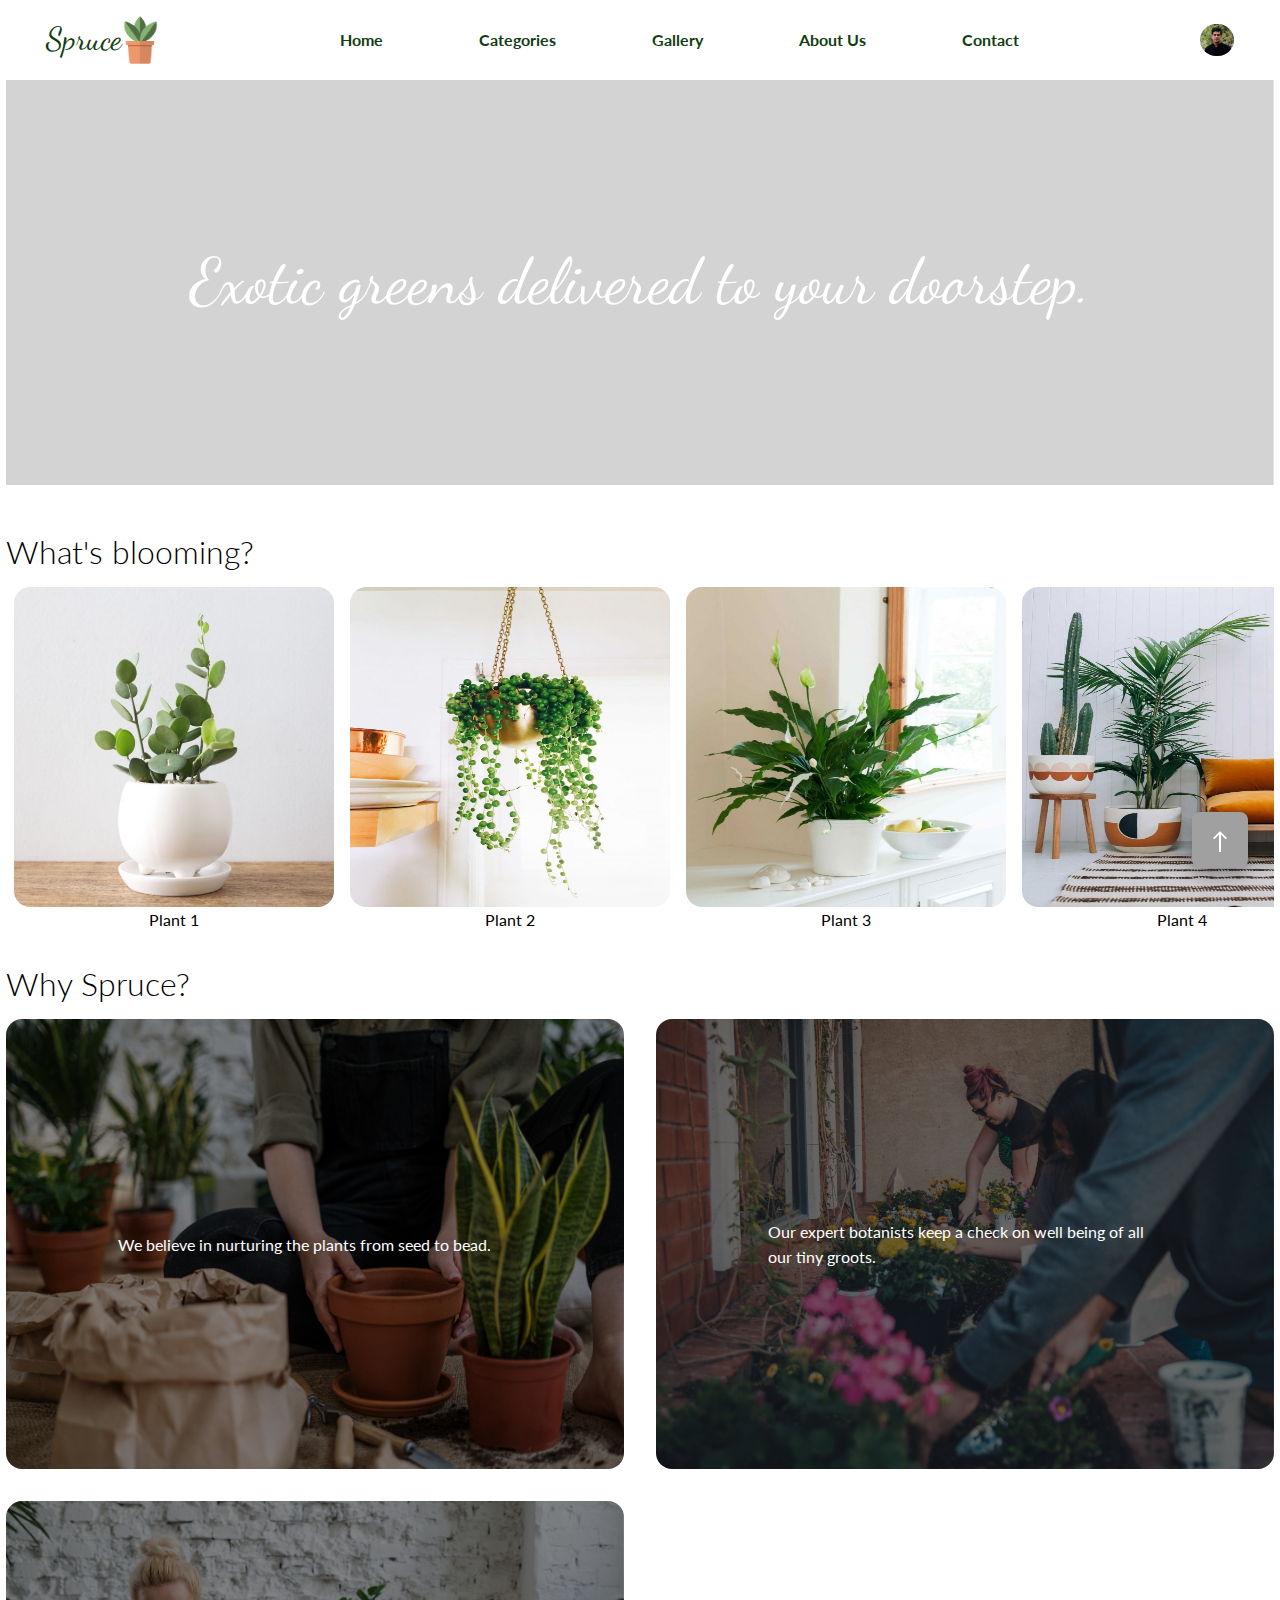
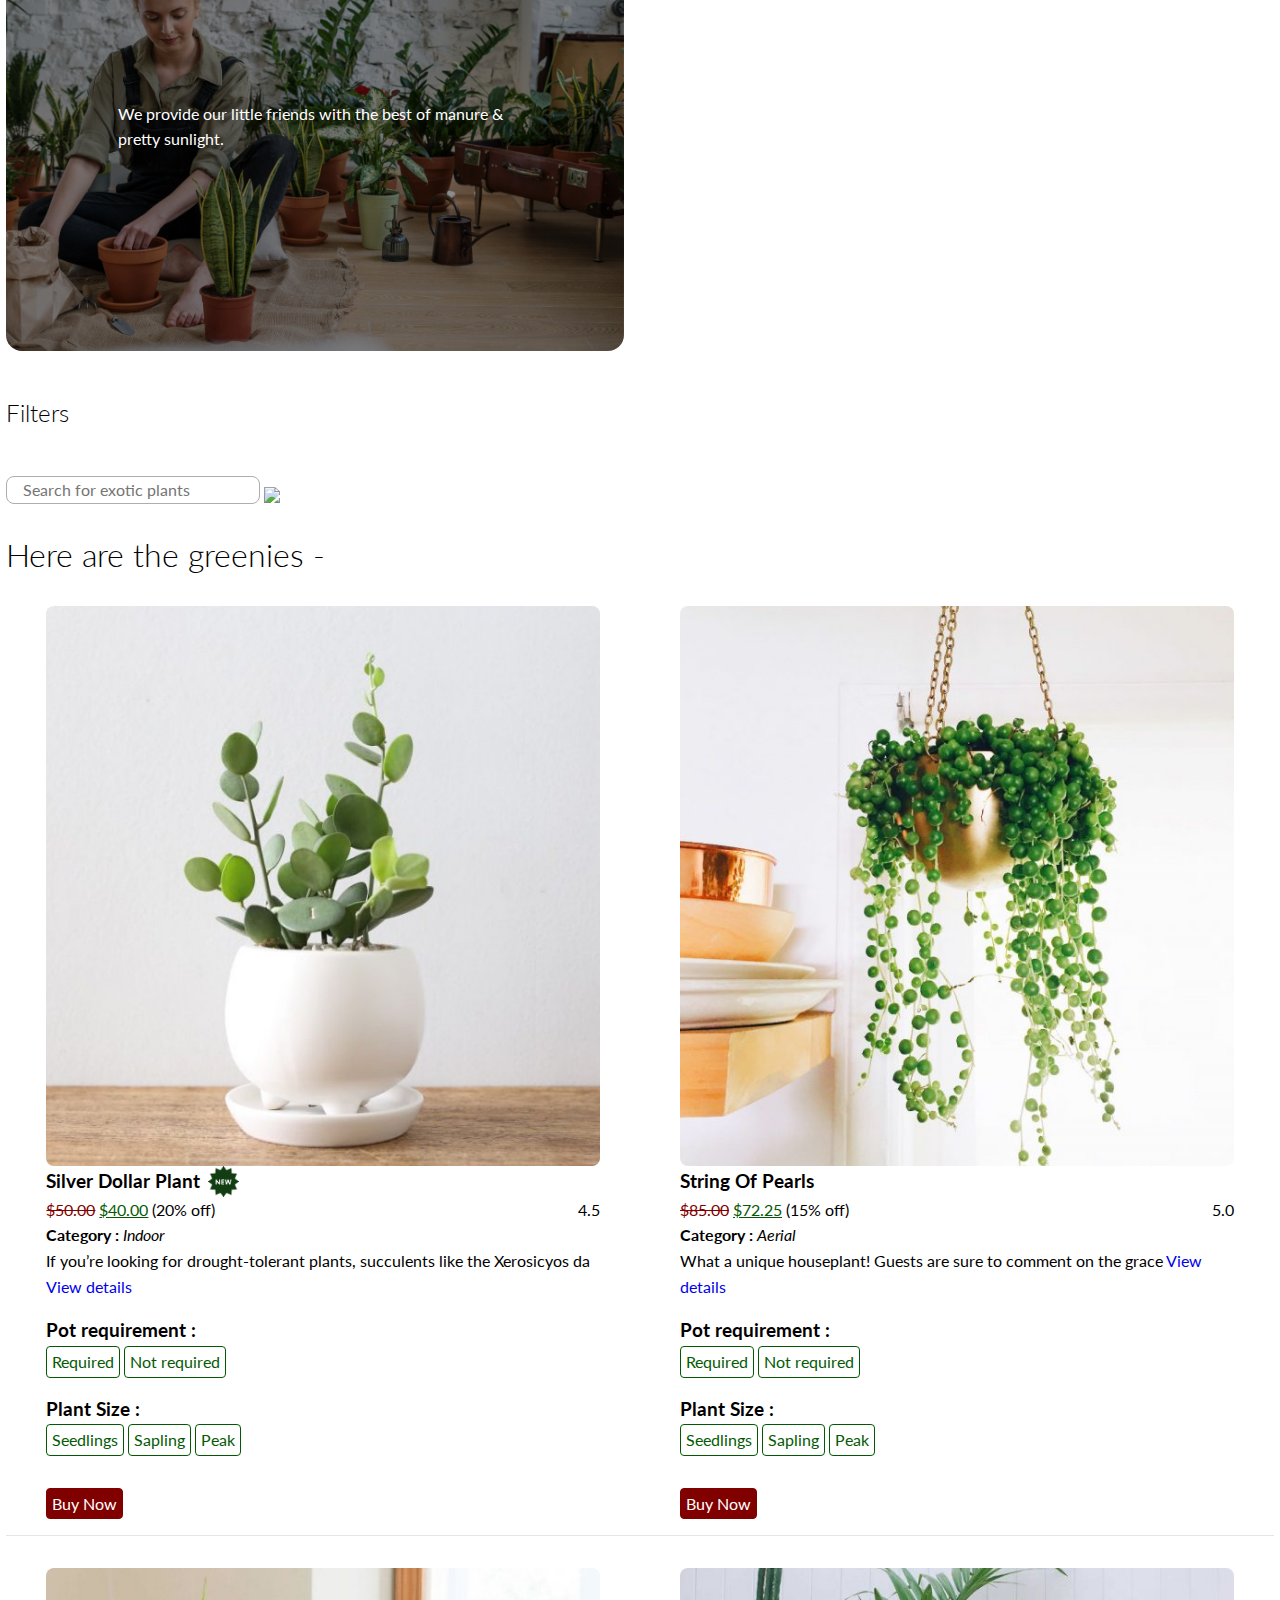
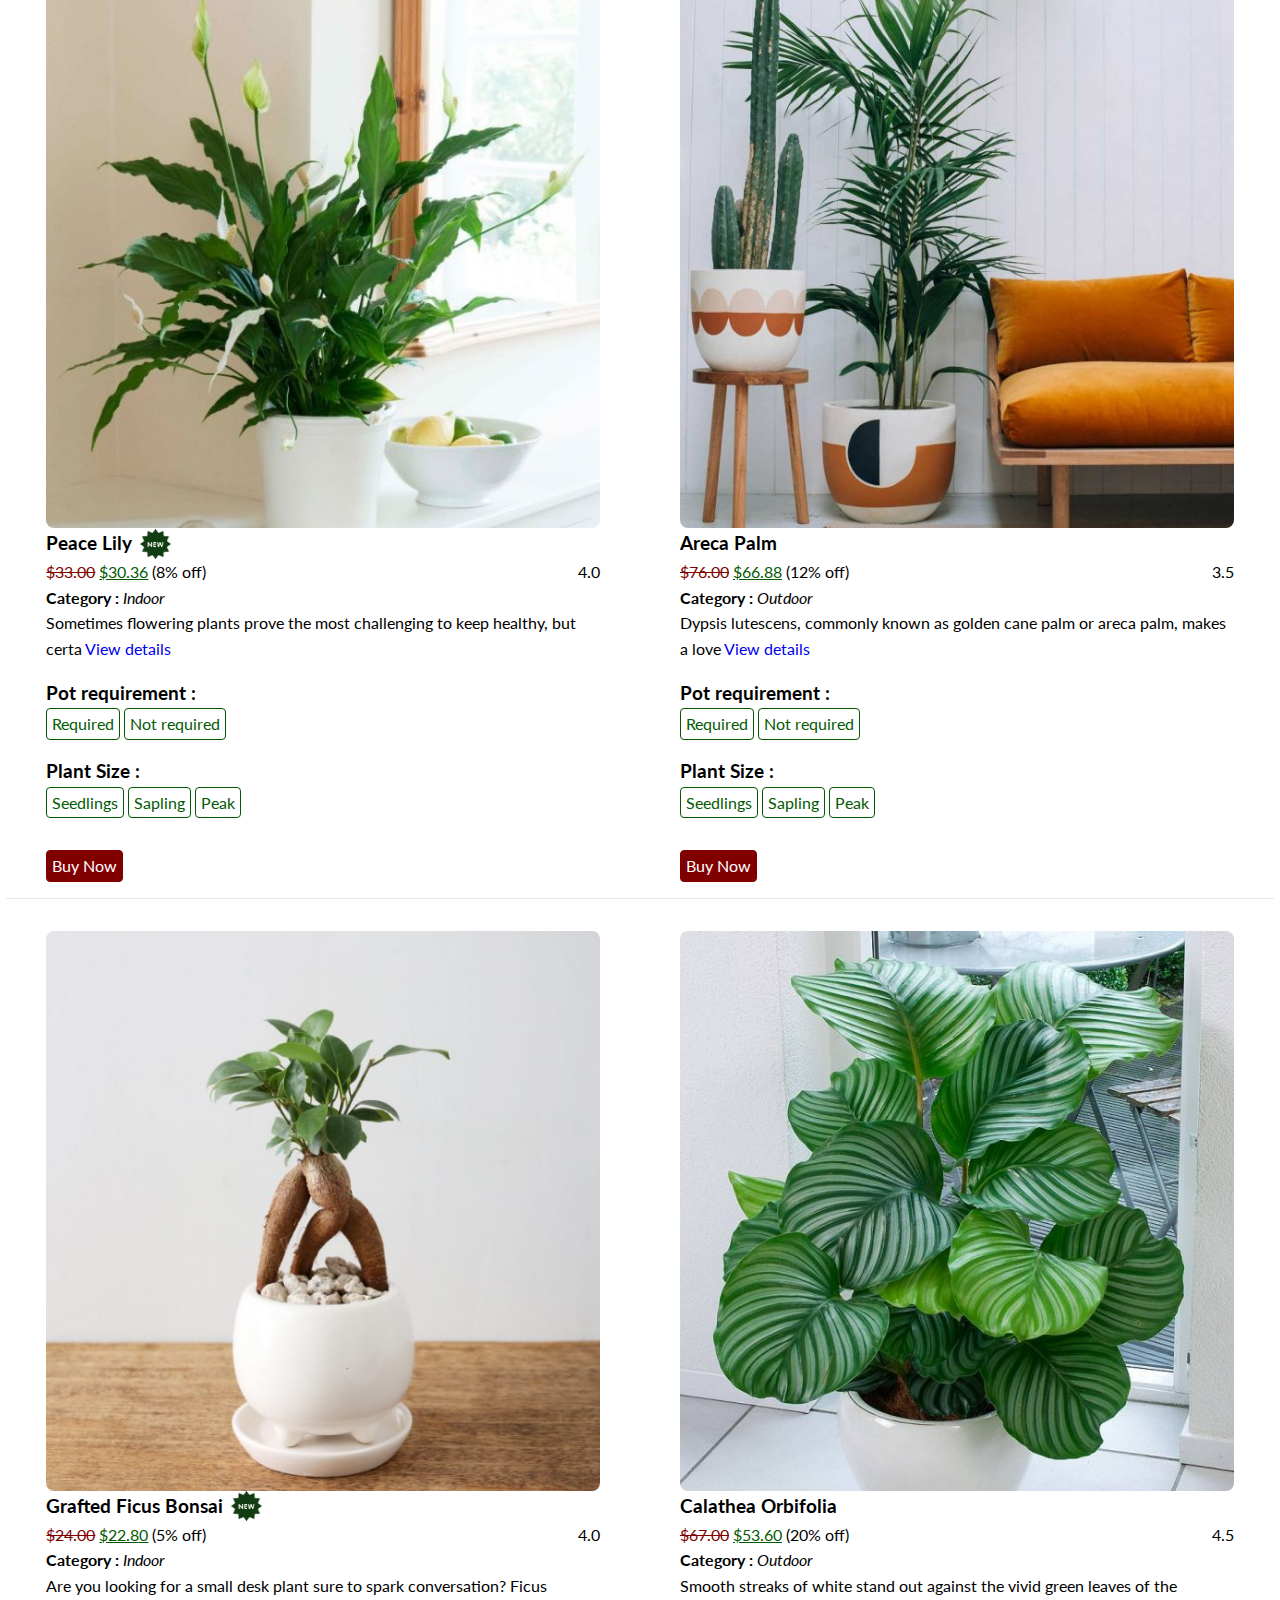
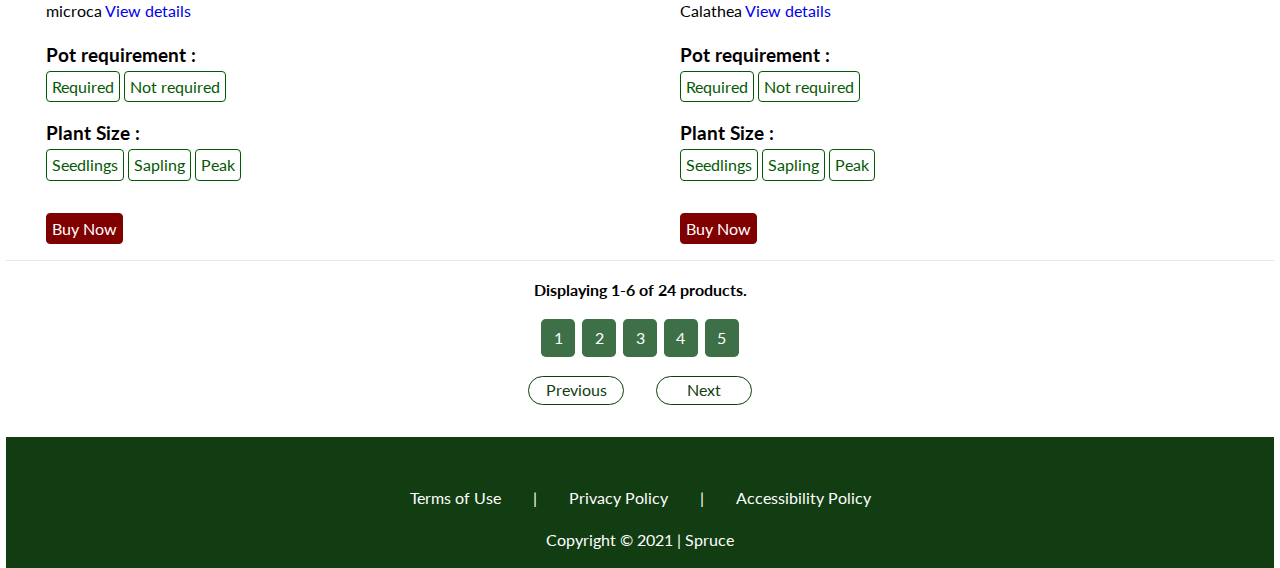
==== index.html @ 8f58a0b9 "DESIGN ENCHANCEMENT : Added top navigation button & 'new' label for products." ====
<!doctype html>
<html lang="en">

<head>
  <meta charset="utf-8">
  <meta name="viewport" content="width=device-width, initial-scale=1.0">
  <title>Spruce | Home Page</title>
  <meta name="description" content="Spruce delivers you both indoor & outdoor plants. Choose from a large
  variety of plants & order them now.">
  <meta name="author" content="Akhil Goyal">
  <link rel="shortcut icon" href="#">
  <link rel="stylesheet" href="css/reset.css">
  <link rel="stylesheet" href="css/style.css">
  <link rel="stylesheet" href="css/media-queries.css">
  <script src="https://kit.fontawesome.com/ba2f0fa843.js" crossorigin="anonymous"></script>

</head>

<body>

  <div class="side-bar">

    <div class="sidebar-title">

      <a href="index.html" class="sidebar-logo">
        Spruce <img src="img/logo.png" style="height: 2rem; width: 1.5rem;" alt="Spruce Logo">
      </a>

      <a href="javascript:void(0)" class="menu-close">&times;</a>

    </div>

    <nav aria-label="Primary" class="navigation">

      </form>

      <ul class="menu">

        <li><a href="#"><i class="fas fa-home"></i> Home</a></li>
        <hr class="separator">
        <li><a href="#"><i class="fas fa-th-large"></i> Categories</a></li>
        <hr class="separator">
        <li><a href="#"><i class="fas fa-images"></i> Gallery</a></li>
        <hr class="separator">
        <li><a href="#"><i class="fas fa-user tie"></i> User Profile</a></li>
        <hr class="separator">
        <li><a href="#"><i class="fas fa-info-circle"></i> About</a></li>
        <hr class="separator">
        <li><a href="#"><i class="fas fa-user tie"></i> Contact Us</a></li>
        <hr class="separator">
        <li>
          <div class="your-products">
            <a href="#"><i class="fas fa-heart"></i> Favourites</a>
            <a href="#"><i class="fas fa-shopping-cart"></i> Cart</a>
      </ul>
      </li>

      </ul>

      <!-- Additional links -->

    </nav>

  </div>

  <header class="page-header container flex">

    <button type="button" class="menu-bar">
      <i class="fas fa-bars"></i>
    </button>

    <!-- <a href="index.html" class="logo">
      Spruce <img src="img/logo.png" alt="Spruce Logo">
    </a> -->

    <div class="logo-container">
      <a href="index.html" class="logo">Spruce</a>
      <img src="img/logo.png" alt="Site Logo">
    </div>

    <span class="user-settings"><img class="user-image" src="img/user.jpg" alt=""></button>
    </span>

  </header>

  <div id="page-header-webview" class="page-header-webview container">

    <div class="logo-container">
      <a href="index.html" class="logo">Spruce</a>
      <img src="img/logo.png" alt="Site Logo">
    </div>

    <!-- <a href="index.html" class="logo">
      Spruce <img src="img/logo.png" style="height: 2rem; width: 1.5rem;" alt="Spruce Logo">
    </a> -->

    <nav class="header-webview-nav">
      <ul class="flex">
        <li><a href="#">Home</a></li>
        <li><a href="#">Categories</a></li>
        <li><a href="#">Gallery</a></li>
        <li><a href="#">About Us</a></li>
        <li><a href="#">Contact</a></li>
      </ul>
    </nav>

    <span class="user-settings"><img class="user-image" src="img/user.jpg" alt=""></button>
    </span>

  </div>

  <main class="products">

    <header class="heading">
      <h1 class="container">Exotic greens delivered to your doorstep.</h1>
    </header>

    <section class="trending">

      <h2 class="subheading">What's blooming?</h2>

      <header class="trending-products">
        <article class="trending-product flex">
          <img src="img/plant1.jpg" alt="Plant" />
          <p class="text-center">Plant 1</p>
        </article>
        <article class="trending-product flex">
          <img src="img/plant2.jpg" alt="Plant" />
          <p class="text-center">Plant 2</p>
        </article>
        <article class="trending-product flex">
          <img src="img/plant3.jpg" alt="Plant" />
          <p class="text-center">Plant 3</p>
        </article>
        <article class="trending-product flex">
          <img src="img/plant4.jpg" alt="Plant" />
          <p class="text-center">Plant 4</p>
        </article>
        <article class="trending-product flex">
          <img src="img/plant5.jpg" alt="Plant" />
          <p class="text-center">Plant 5</p>
        </article>
        <article class="trending-product flex">
          <img src="img/plant6.jpg" alt="Plant" />
          <p class="text-center">Plant 6</p>
        </article>
        <article class="trending-product flex">
          <img src="img/plant1.jpg" alt="Plant" />
          <p class="text-center">Plant 7</p>
        </article>
        <article class="trending-product flex">
          <img src="img/plant2.jpg" alt="Plant" />
          <p class="text-center">Plant 8</p>
        </article>
        <article class="trending-product flex">
          <img src="img/plant3.jpg" alt="Plant" />
          <p class="text-center">Plant 9</p>
        </article>
        <article class="trending-product flex">
          <img src="img/plant4.jpg" alt="Plant" />
          <p class="text-center">Plant 10</p>
        </article>
      </header>

    </section>

    <section class="highlights">

      <h2 class="subheading">Why Spruce?</h2>

      <div class="grid">

        <div class="highlight-1">
          <p>We believe in nurturing the plants from seed to bead.</p>
        </div>

        <div class="highlight-2">
          <p>Our expert botanists keep a check on well being of all our tiny groots.</p>
        </div>

        <div class="highlight-3">
          <p>We provide our little friends with the best of manure & pretty sunlight.</p>
        </div>

      </div>

    </section>

    <!-- Filtering product form -->

    <section class="product-filters flex">

      <h2>Filters</h2>

      <span class="button-filters"><i class="fas fa-sliders-h"></i></span>

    </section>

    <section class="display-filters">

      <form class="filters">

        <div class="filter-options">

          <fieldset>

            <legend>Plant type :</legend>

            <ul class="filter-plant-types">

              <li>
                <input type="checkbox" name="type-filter" value="outdoor" id="filter-outdoor">
                <label for="filter-outdoor">Outdoor</label>
              </li>

              <li>
                <input type="checkbox" name="type-filter" value="indoor" id="filter-indoor">
                <label for="filter-indoor">Indoor</label>
              </li>

              <li>
                <input type="checkbox" name="type-filter" value="aerial" id="filter-aerial">
                <label for="filter-aerial">Aerial</label>
              </li>

            </ul>

          </fieldset>

          <fieldset class="my-1">

            <legend>Pot requirement :</legend>

            <ul class="filter-pot-requirement">

              <li><input type="checkbox" name="req-filter" value="incl" id="filter-incl"> <label
                  for="filter-incl">Including Pot</label></li>

              <li><input type="checkbox" name="req-filter" value="excl" id="filter-excl"> <label
                  for="filter-excl">Excluding Pot</label></li>

            </ul>

          </fieldset>

          <fieldset class="my-1">

            <legend>Plant size :</legend>

            <ol class="filter-plant-size">

              <li><input type="checkbox" name="size-filter" value="input-seed" id="filter-seed"> <label
                  for="filter-seed">Seedlings</label></li>

              <li><input type="checkbox" name="size-filter" value="input-sapling" id="filter-sapling"> <label
                  for="filter-sapling">Sapling</label></li>

              <li><input type="checkbox" name="size-filter" value="input-peak" id="filter-peak"> <label
                  for="filter-peak">Peak</label></li>

            </ol>

          </fieldset>

          <fieldset class="my-1">

            <legend>Ratings (above)</legend>

            <ol class="filter-list">

              <li>
                <input type="radio" name="rating" value="4" id="aboveFour">
                <label for="aboveFour">
                  <i class="fas fa-star"></i>
                  <i class="fas fa-star"></i>
                  <i class="fas fa-star"></i>
                  <i class="fas fa-star"></i>
                  <i class="far fa-star"></i>
                </label>
              </li>

              <li>
                <input type="radio" name="rating" value="3" id="aboveThree">
                <label for="aboveThree">
                  <i class="fas fa-star"></i>
                  <i class="fas fa-star"></i>
                  <i class="fas fa-star"></i>
                  <i class="far fa-star"></i>
                  <i class="far fa-star"></i>
                </label>
              </li>

              <li>
                <input type="radio" name="rating" value="2" id="aboveTwo">
                <label for="aboveTwo">
                  <i class="fas fa-star"></i>
                  <i class="fas fa-star"></i>
                  <i class="far fa-star"></i>
                  <i class="far fa-star"></i>
                  <i class="far fa-star"></i>
                </label>
              </li>

              <li>
                <input type="radio" name="rating" value="1" id="aboveOne">
                <label for="aboveOne">
                  <i class="fas fa-star"></i>
                  <i class="far fa-star"></i>
                  <i class="far fa-star"></i>
                  <i class="far fa-star"></i>
                  <i class="far fa-star"></i>
                </label>
              </li>

            </ol>

          </fieldset>

          <fieldset>

            <label class="label-sort" for="sort">Sort by</label>

            <select name="sort" id="sort">

              <option value="relevance">Relevance</option>
              <option value="new-arrivals">Newest Arrivals</option>
              <option value="high-to-low">Price, lowest to highest</option>
              <option value="low-to-high">Price, highest to lowest</option>

            </select>

          </fieldset>

        </div>

      </form>

    </section>

    <section class="product-search">

      <div class="search-box">
        <input class="search-bar" type="text" placeholder="Search for exotic plants" name="search" class="search">
        <button class="button-search">
          <img src="https://img.icons8.com/cotton/24/000000/search--v2.png">
          <!-- <i class="fas fa-search"></i> -->
        </button>
      </div>


    </section>

    <section class="results">

      <h2 class="subheading">Here are the greenies -</h2>

      <!-- <div class="grid grid-1 grid-row-gap"> -->
      <div class="grid products-list">

        <!-- Product 1 -->
        <article class="product container my-1">

          <header>

            <img class="product-picture" src="img/plant1.jpg" alt="Silver Dollar Plant">

            <div class="product-title-icons flex">

              <div class="product-title-newflash flex">

                <h3>Silver Dollar Plant</h3>
                <img class="new-product-icon" src="img/new.png" alt="">

              </div>

              <div class="flex">
                <button type="button"><i class="fas fa-shopping-cart"></i></button>
                <button type="button"><i class="fas fa-heart"></i></button>
              </div>

            </div>

            <div class="product-price-ratings flex">

              <data value="40"><del>$50.00</del> <ins>$40.00</ins> (20% off)</data>

              <dl>
                <dd>4.5
                  <i class="fas fa-star"></i>
                  <i class="fas fa-star"></i>
                  <i class="fas fa-star"></i>
                  <i class="fas fa-star"></i>
                  <i class="fas fa-star-half-alt"></i>
                </dd>
              </dl>

            </div>

            <span><strong>Category : </strong> <em>Indoor</em></span>

            <p>
              If you’re looking for drought-tolerant plants, succulents like the Xerosicyos da <a href="#">View
                details</a>
            </p>

          </header>

          <form>

            <fieldset>

              <legend>Pot requirement :</legend>

              <ul class="pot-fields">

                <li>
                  <input id="pot1-req" type="radio" name="pot-requirement" value="req">
                  <label for="pot1-req">Required</label>
                </li>

                <li>
                  <input id="pot1-not-req" type="radio" name="pot-requirement" value="not-req">
                  <label for="pot1-not-req">Not required</label>
                </li>

              </ul>

            </fieldset>

            <fieldset class="my-1">

              <legend>Plant Size :</legend>

              <ol class="size-fields">

                <li>
                  <input id="pot1-size-1" type="radio" name="plant-size" value="seed">
                  <label for="pot1-size-1">Seedlings</label>
                </li>

                <li>
                  <input id="pot1-size-2" type="radio" name="plant-size" value="sapling">
                  <label for="pot1-size-2">Sapling</label>
                </li>

                <li>
                  <input id="pot1-size-3" type="radio" name="plant-size" value="peak">
                  <label for="pot1-size-3">Peak</label>
                </li>

              </ol>

            </fieldset>

            <fieldset>

              <button class="button-buy my-1">Buy Now</button>

            </fieldset>

          </form>

        </article>

        <!-- Product 2 -->
        <article class="product container my-1">

          <header>

            <img src="img/plant2.jpg" alt="String Of Pearls">

            <div class="product-title-icons flex">

              <h3>String Of Pearls</h3>

              <div class="flex">
                <button type="button"><i class="fas fa-shopping-cart"></i></button>
                <button type="button"><i class="fas fa-heart"></i></button>
              </div>

            </div>

            <div class="product-price-ratings flex">

              <data value="40"><del>$85.00</del> <ins>$72.25</ins> (15% off)</data>

              <dl>
                <dd>5.0
                  <i class="fas fa-star"></i>
                  <i class="fas fa-star"></i>
                  <i class="fas fa-star"></i>
                  <i class="fas fa-star"></i>
                  <i class="fas fa-star"></i>
                </dd>
              </dl>

            </div>

            <span><strong>Category : </strong> <em>Aerial</em></span>

            <p>
              What a unique houseplant! Guests are sure to comment on the grace <a href="#">View details</a>
            </p>

          </header>

          <form>

            <fieldset>

              <legend>Pot requirement :</legend>

              <ul class="pot-fields">

                <li>
                  <input id="pot2-req" type="radio" name="pot-requirement" value="req">
                  <label for="pot2-req">Required</label>
                </li>

                <li>
                  <input id="pot2-not-req" type="radio" name="pot-requirement" value="not-req">
                  <label for="pot2-not-req">Not required</label>
                </li>

              </ul>

            </fieldset>

            <fieldset class="my-1">

              <legend>Plant Size :</legend>

              <ol class="size-fields">

                <li>
                  <input id="pot2-size-1" type="radio" name="plant-size" value="seed">
                  <label for="pot2-size-1">Seedlings</label>
                </li>

                <li>
                  <input id="pot2-size-2" type="radio" name="plant-size" value="sapling">
                  <label for="pot2-size-2">Sapling</label>
                </li>

                <li>
                  <input id="pot2-size-3" type="radio" name="plant-size" value="peak">
                  <label for="pot2-size-3">Peak</label>
                </li>

              </ol>

            </fieldset>

            <fieldset>

              <button class="button-buy my-1">Buy Now</button>

            </fieldset>

          </form>

        </article>

        <!-- Product 3 -->
        <article class="product container my-1">

          <header>

            <img src="img/plant3.jpg" alt="Peace Lily">

            <div class="product-title-icons flex">

              <div class="product-title-newflash flex">

                <h3>Peace Lily</h3>
                <img class="new-product-icon" src="img/new.png" alt="">

              </div>

              <div class="flex">
                <button type="button"><i class="fas fa-shopping-cart"></i></button>
                <button type="button"><i class="fas fa-heart"></i></button>
              </div>

            </div>

            <div class="product-price-ratings flex">

              <data value="40"><del>$33.00</del> <ins>$30.36</ins> (8% off)</data>

              <dl>
                <dd>4.0
                  <i class="fas fa-star"></i>
                  <i class="fas fa-star"></i>
                  <i class="fas fa-star"></i>
                  <i class="fas fa-star"></i>
                  <i class="far fa-star"></i>
                </dd>
              </dl>

            </div>

            <span><strong>Category : </strong> <em>Indoor</em></span>

            <p>
              Sometimes flowering plants prove the most challenging to keep healthy, but certa <a href="#">View
                details</a>
            </p>

          </header>

          <form>

            <fieldset>

              <legend>Pot requirement :</legend>

              <ul class="pot-fields">

                <li>
                  <input id="pot3-req" type="radio" name="pot-requirement" value="req">
                  <label for="pot3-req">Required</label>
                </li>

                <li>
                  <input id="pot3-not-req" type="radio" name="pot-requirement" value="not-req">
                  <label for="pot3-not-req">Not required</label>
                </li>

              </ul>

            </fieldset>

            <fieldset class="my-1">

              <legend>Plant Size :</legend>

              <ol class="size-fields">

                <li>
                  <input id="pot3-size-1" type="radio" name="plant-size" value="seed">
                  <label for="pot3-size-1">Seedlings</label>
                </li>

                <li>
                  <input id="pot3-size-2" type="radio" name="plant-size" value="sapling">
                  <label for="pot3-size-2">Sapling</label>
                </li>

                <li>
                  <input id="pot3-size-3" type="radio" name="plant-size" value="peak">
                  <label for="pot3-size-3">Peak</label>
                </li>

              </ol>

            </fieldset>

            <fieldset>

              <button class="button-buy my-1">Buy Now</button>

            </fieldset>

          </form>

        </article>

        <!-- Product 4 -->
        <article class="product container my-1">

          <header>

            <img src="img/plant4.jpg" alt="Areca Palm">

            <div class="product-title-icons flex">

              <h3>Areca Palm</h3>

              <div class="flex">
                <button type="button"><i class="fas fa-shopping-cart"></i></button>
                <button type="button"><i class="fas fa-heart"></i></button>
              </div>

            </div>

            <div class="product-price-ratings flex">

              <data value="40"><del>$76.00</del> <ins>$66.88</ins> (12% off)</data>

              <dl>
                <dd>3.5
                  <i class="fas fa-star"></i>
                  <i class="fas fa-star"></i>
                  <i class="fas fa-star"></i>
                  <i class="fas fa-star-half-alt"></i>
                  <i class="far fa-star"></i>
                </dd>
              </dl>

            </div>

            <span><strong>Category : </strong> <em>Outdoor</em></span>

            <p>
              Dypsis lutescens, commonly known as golden cane palm or areca palm, makes a love <a href="#">View
                details</a>
            </p>

          </header>

          <form>

            <fieldset>

              <legend>Pot requirement :</legend>

              <ul class="pot-fields">

                <li>
                  <input id="pot4-req" type="radio" name="pot-requirement" value="req">
                  <label for="pot4-req">Required</label>
                </li>

                <li>
                  <input id="pot4-not-req" type="radio" name="pot-requirement" value="not-req">
                  <label for="pot4-not-req">Not required</label>
                </li>

              </ul>

            </fieldset>

            <fieldset class="my-1">

              <legend>Plant Size :</legend>

              <ol class="size-fields">

                <li>
                  <input id="pot4-size-1" type="radio" name="plant-size" value="seed">
                  <label for="pot4-size-1">Seedlings</label>
                </li>

                <li>
                  <input id="pot4-size-2" type="radio" name="plant-size" value="sapling">
                  <label for="pot4-size-2">Sapling</label>
                </li>

                <li>
                  <input id="pot4-size-3" type="radio" name="plant-size" value="peak">
                  <label for="pot4-size-3">Peak</label>
                </li>

              </ol>

            </fieldset>

            <fieldset>

              <button class="button-buy my-1">Buy Now</button>

            </fieldset>

          </form>

        </article>

        <!-- Product 5 -->
        <article class="product container my-1">

          <header>

            <img src="img/plant5.jpg" alt="Grafted Ficus Bonsai">

            <div class="product-title-icons flex">

              <div class="product-title-newflash flex">

                <h3>Grafted Ficus Bonsai</h3>
                <img class="new-product-icon" src="img/new.png" alt="">

              </div>

              <div class="flex">
                <button type="button"><i class="fas fa-shopping-cart"></i></button>
                <button type="button"><i class="fas fa-heart"></i></button>
              </div>

            </div>

            <div class="product-price-ratings flex">

              <data value="40"><del>$24.00</del> <ins>$22.80</ins> (5% off)</data>

              <dl>
                <dd>4.0
                  <i class="fas fa-star"></i>
                  <i class="fas fa-star"></i>
                  <i class="fas fa-star"></i>
                  <i class="fas fa-star"></i>
                  <i class="far fa-star"></i>
                </dd>
              </dl>

            </div>

            <span><strong>Category : </strong> <em>Indoor</em></span>

            <p>
              Are you looking for a small desk plant sure to spark conversation? Ficus microca <a href="#">View
                details</a>
            </p>

          </header>

          <form>

            <fieldset>

              <legend>Pot requirement :</legend>

              <ul class="pot-fields">

                <li>
                  <input id="pot5-req" type="radio" name="pot-requirement" value="req">
                  <label for="pot5-req">Required</label>
                </li>

                <li>
                  <input id="pot5-not-req" type="radio" name="pot-requirement" value="not-req">
                  <label for="pot5-not-req">Not required</label>
                </li>

              </ul>

            </fieldset>

            <fieldset class="my-1">

              <legend>Plant Size :</legend>

              <ol class="size-fields">

                <li>
                  <input id="pot5-size-1" type="radio" name="plant-size" value="seed">
                  <label for="pot5-size-1">Seedlings</label>
                </li>

                <li>
                  <input id="pot5-size-2" type="radio" name="plant-size" value="sapling">
                  <label for="pot5-size-2">Sapling</label>
                </li>

                <li>
                  <input id="pot5-size-3" type="radio" name="plant-size" value="peak">
                  <label for="pot5-size-3">Peak</label>
                </li>

              </ol>

            </fieldset>

            <fieldset>

              <button class="button-buy my-1">Buy Now</button>

            </fieldset>

          </form>

        </article>

        <!-- Product 6 -->
        <article class="product container my-1">

          <header>

            <img src="img/plant6.jpg" alt="Calathea Orbifolia">

            <div class="product-title-icons flex">

              <h3>Calathea Orbifolia</h3>

              <div class="flex">
                <button type="button"><i class="fas fa-shopping-cart"></i></button>
                <button type="button"><i class="fas fa-heart"></i></button>
              </div>

            </div>

            <div class="product-price-ratings flex">

              <data value="40"><del>$67.00</del> <ins>$53.60</ins> (20% off)</data>

              <dl>
                <dd>4.5
                  <i class="fas fa-star"></i>
                  <i class="fas fa-star"></i>
                  <i class="fas fa-star"></i>
                  <i class="fas fa-star"></i>
                  <i class="fas fa-star-half-alt"></i>
                </dd>
              </dl>

            </div>

            <span><strong>Category : </strong> <em>Outdoor</em></span>

            <p>
              Smooth streaks of white stand out against the vivid green leaves of the Calathea <a href="#">View
                details</a>
            </p>

          </header>

          <form>

            <fieldset>

              <legend>Pot requirement :</legend>

              <ul class="pot-fields">

                <li>
                  <input id="pot6-req" type="radio" name="pot-requirement" value="req">
                  <label for="pot6-req">Required</label>
                </li>

                <li>
                  <input id="pot6-not-req" type="radio" name="pot-requirement" value="not-req">
                  <label for="pot6-not-req">Not required</label>
                </li>

              </ul>

            </fieldset>

            <fieldset class="my-1">

              <legend>Plant Size :</legend>

              <ol class="size-fields">

                <li>
                  <input id="pot6-size-1" type="radio" name="plant-size" value="seed">
                  <label for="pot6-size-1">Seedlings</label>
                </li>

                <li>
                  <input id="pot6-size-2" type="radio" name="plant-size" value="sapling">
                  <label for="pot6-size-2">Sapling</label>
                </li>

                <li>
                  <input id="pot6-size-3" type="radio" name="plant-size" value="peak">
                  <label for="pot6-size-3">Peak</label>
                </li>

              </ol>

            </fieldset>

            <fieldset>

              <button class="button-buy my-1">Buy Now</button>

            </fieldset>

          </form>

        </article>

      </div>

    </section>

    <nav aria-label="Pagination" class="pagination text-center container">

      <p><strong>Displaying 1-6 of 24 products.</strong></p>

      <ol class="pages flex">
        <li><a href="#" aria-label="Current Page, Page 1" aria-current="true">1</a></li>
        <li><a href="#" aria-label="Page 2">2</a></li>
        <li><a href="#" aria-label="Page 3">3</a></li>
        <li><a href="#" aria-label="Page 4">4</a></li>
        <li><a href="#" aria-label="Page 5">5</a></li>
      </ol>

      <div class="buttons-prev-next container">
        <a href="#">Previous</a>
        <a href="#">Next</a>
      </div>

    </nav>

  </main>

  <footer class="page-footer">

    <ul class="social">
      <li><a target="_blank" href="https://www.facebook.com"><i class="fab fa-facebook"></i></a></li>
      <li><a target="_blank" href="https://www.instagram.com"><i class="fab fa-instagram"></i></a></li>
      <li><a target="_blank" href="https://www.twitter.com"><i class="fab fa-twitter-square"></i></a></li>
    </ul>

    <nav aria-label="Legal">
      <ul class="legal">
        <li><a href="#">Terms of Use</a></li>
        <li>|</li>
        <li><a href="#">Privacy Policy</a></li>
        <li>|</li>
        <li><a href="#">Accessibility Policy</a></li>
      </ul>
    </nav>

    <p class="copyright text-center">Copyright &copy; 2021 | Spruce</p>

  </footer>

  <div class="section-top-button">

    <a href="#page-header-webview">
      <div class="flex">
        <p>&#8593;</p>
      </div>
    </a>

  </div>

  <script src="js/script.js"></script>

</body>

</html>
---- css/style.css ----
/* ------------------------- Section HEADER ----------------------- */
.page-header {
  justify-content: space-between;
  height: 3em;
}

.page-header-webview {
  display: none;
}

.page-header-webview a {
  color: rgb(18, 61, 18);
}

.header-webview-nav a{
  font-weight: bold;
}

.logo {
  font-family: var(--cursive-font);
  font-size: 1.2rem;
}

.logo-container {
  display: flex;
  align-items: center;
}

.logo-container img {
  height: 2em;
  width: 1.7em;
}

.fa-search {
  font-size: 1.2rem;
}

.product-search {
  margin-top: 1em;
}

.search-box input {
  border: 1px solid rgb(173, 173, 173);
  border-radius: 0.5em;
  width: 60%;
  padding-left: 1em;
}

.menu-bar i {
  font-size: 1.5rem;
}

.user-image {
  height: 1.5em;
  width: 1.6em;
  border-radius: 1em;
}

.side-bar {
  height: 100%;
  width: 0;
  position: fixed;
  z-index: 1;
  top: 0;
  left: 0;
  background: linear-gradient(
    rgba(0, 0, 0, 0.575), 
    rgba(0, 0, 0, 0.171)
  ),url(../img/sidebar-background.jpg);
  background-size: cover; 
  background-position: center;
  overflow-x: hidden;
  transition: 0.5s;
}

.sidebar-title {
  display: flex;
  justify-content: space-between;
}

.sidebar-logo {
  font-family: var(--cursive-font);
  font-size: 4rem;
}

.side-bar a {
  padding: 8px 8px 8px 32px;
  text-decoration: none;
  font-size: 25px;
  color: #fff;
  display: block;
  transition: 0.3s;
}

.side-bar a:hover {
  color: #f1f1f1;
}

.menu-close {
  margin-right: 1em;
}

.menu a {
  font-size: 1em;
}

.separator {
  border-top: 1px solid rgba(175, 175, 175, 0.171);
  width: 80%;
  margin: 0 auto;
}

.your-products {
  display: flex;
  justify-content: space-evenly;
  width: 85%;
}
/* ---------------------------------------------------------------- */



/* -------------------------- Section HERO ------------------------ */
.heading {
  height: 40vh;
  background: linear-gradient(
    rgba(0, 0, 0, 0.171), 
    rgba(0, 0, 0, 0.171)
  ),url(../img/hero.jpg);
  background-size: cover; 
  background-position: center;
  color: #fff;
  text-align: center;
  padding: 8rem 0;
}

.heading h1 {
font-family: var(--cursive-font);
font-weight: lighter;
}
/* ---------------------------------------------------------------- */



/* ------------------------ Section TRENDING ---------------------- */
.trending {
  overflow: hidden;
}

.trending-products img{
  height: 10rem;
  width: 10rem;
  border-radius: 1rem;
  margin: 0 0.5rem;
}

.trending-products {
  animation: carouselSlider 50s linear infinite;
  display: flex;
  width: calc(150px * 16);
}

.trending-product {
  display: block;
}
/* ---------------------------------------------------------------- */



/* ---------------------- Section HIGHLIGHTS ---------------------- */
.highlights .grid{
  display: grid;
  grid-template-rows: 1fr;
  grid-template-columns: repeat(auto-fill, minmax(300px, 1fr));
}

.highlight-1 {
  height: 40vh;
  background: linear-gradient(
    rgba(0, 0, 0, 0.377), 
    rgba(0, 0, 0, 0.377)
  ),url(../img/highlight-1.jpg);
  background-size: cover; 
  background-position: center;
  border-radius: 1rem;
  color: #fff;
  padding: 7rem;
}

.highlight-2 {
  height: 40vh;
  background: linear-gradient(
    rgba(0, 0, 0, 0.562), 
    rgba(0, 0, 0, 0.562)
  ),url(../img/highlight-2.jpg);
  background-size: cover; 
  background-position: center;
  border-radius: 1rem;
  color: #fff;
  padding: 7rem;
}

.highlight-3 {
  height: 40vh;
  background: linear-gradient(
    rgba(0, 0, 0, 0.445), 
    rgba(0, 0, 0, 0.445)
  ),url(../img/highlight-3.jpg);
  background-size: cover; 
  background-position: center;
  border-radius: 1rem;
  color: #fff;
  padding: 7rem;
}
/* ---------------------------------------------------------------- */



/* ------------------------ Section FILTERS ----------------------- */
.product-filters {
  justify-content: start;
}

.filter-options {
  display: none;
}

.button-filters {
  cursor: pointer;
}

.filter-plant-types input,
.filter-pot-requirement input,
.filter-plant-size input
{
  display: none;
}

.filter-plant-types li,
.filter-pot-requirement li,
.filter-plant-size li
{
  display: inline-block;
}

.filter-plant-types label,
.filter-pot-requirement label,
.filter-plant-size label
{
  cursor: pointer;
  display: inline-block;
  background-color: transparent;
  border: 1px solid rgb(4, 90, 4);
  border-radius: 4px;
  padding: 2px 5px;
  color:rgb(4, 90, 4);
}

.filter-plant-types input:checked + label,
.filter-pot-requirement input:checked + label,
.filter-plant-size input:checked + label
{
  background-color:rgb(4, 90, 4);
  color: #fff;
}

.fa-sliders-h {
  margin-left: 0.5em;
}

.fa-star,
.far fa-star,
.fa-star-half-alt
 {
  color: goldenrod;
}
/* ---------------------------------------------------------------- */



/* ------------------------ Section PRODUCTS ---------------------- */
.product {
  border-bottom: 1px solid rgb(230, 230, 230);
}

.results .grid {
  display: grid;
  grid-template-rows: 1fr;
  grid-template-columns: repeat(auto-fill, minmax(300px, 1fr));
}

.results fieldset {
  margin-top: 1rem;
}

.product img {
  height: 20rem;
  width: 100%;
  border-radius: 0.5rem;
  object-fit: cover;
}

.product-title-icons {
  justify-content: space-between;
}

.product-title-icons button {
  padding: 0.5em;
}

.product-price-ratings {
  justify-content: space-between;
}

.fa-shopping-cart {
  color: rgb(4, 90, 4);
}
.fa-heart {
  color: maroon;
}

del {
  color: maroon;
}

ins {
  color: rgb(4, 90, 4);
}

.pot-fields input,
.size-fields input
 {
  display: none;
}

.pot-fields li,
.size-fields li
 {
  display: inline-block;
}

.product-title-newflash img{
  height: 1.5em;
  width: 2em;
  padding-left: 0.5em;
  animation: blinker 1s linear infinite;
}

.pot-fields label,
.size-fields label
{
  cursor: pointer;
  display: inline-block;
  background-color: transparent;
  border: 1px solid rgb(4, 90, 4);
  border-radius: 4px;
  padding: 2px 5px;
  color:rgb(4, 90, 4);
}

.pot-fields input:checked + label,
.size-fields input:checked + label
{
  background-color:rgb(4, 90, 4);
  color: #fff;
}

.button-buy {
  cursor: pointer;
  display: inline-block;
  background-color:  maroon;
  border: 1px solid maroon;
  border-radius: 4px;
  padding: 2px 5px;
  color: #fff;
}

.results .grid{
  gap: 0em;
}
/* ---------------------------------------------------------------- */



/* ----------------------- Section PAGINATION --------------------- */
.pages {
  justify-content: center;
}

.pages > li {
  margin: calc(var(--pad-and-gap) / 2);
  background-color: rgb(62, 112, 71);
  padding: 0.4rem 0.8rem;
  border-radius: 0.3rem;
  margin-top: 1rem;
}

.pages > li a {
  color: #fff;
}

.buttons-prev-next {
  display: flex;
  justify-content: space-between;
}

.buttons-prev-next a {
  background-color: transparent;
  color: rgb(18, 61, 18);
  border: 1px solid rgb(18, 61, 18);
  border-radius: 1rem;
  height: 1.8rem;
  width: 6rem;
  margin-top: 1rem;
}
/* ---------------------------------------------------------------- */



/* ------------------------ Section FOOTER ------------------------ */
.page-footer {
  background-color: rgb(18, 61, 18);
  color: #fff;
  padding: 1em 0;
  margin-top: 1rem;
}

.page-footer a {
  color: #fff;
}

.page-footer p {
  margin-top: 1rem;
}

.social,
.legal {
  display: flex;
  justify-content: center;
  margin-top: 1rem;
}

.social > li {
  padding: 0 0.5rem;
}

.legal > li {
  padding: 0 0.1rem;
}
/* ---------------------------------------------------------------- */



/* TOP BUTTON */
.section-top-button div {
  height: 3.5rem; 
  width: 3.5rem; 
  background-color: rgb(160, 160, 160); 
  color: #fff; 
  border-radius: 0.5rem; 
  position: fixed; 
  bottom: 2rem; 
  right: 2rem;
  cursor: pointer;
  box-shadow: 0 0.4rem 0.8rem 0 rgba(0, 0, 0, 0.2), 0 0.6rem 2rem 0 rgba(0, 0, 0, 0.19);
}

.section-top-button p {
  font-size: 1.5rem
}



/* --------------------------- Keyframes -------------------------- */
@keyframes carouselSlider {
	0% { transform: translateX(0); }
	100% { transform: translateX(calc(-150px * 7))}
}

@keyframes blinker {
  50% {
    opacity: 0;
  }
}
/* ---------------------------------------------------------------- */
---- css/media-queries.css ----
/* Medium devices (tablets, 768px and up) */
@media (min-width: 768px) and (max-width: 991.98px) { 

    /* HEADER */
    .page-header {
        height: 4em;
    }
    
    .logo {
        font-family: var(--cursive-font);
        font-size: 1.8em;
    }

    .logo-container img {
        height: 2.4em;
        width: 1.8em;
    }
      

    /* HERO */
    .heading {
        height: 40vh;
        display: grid;
        align-items: center;
    }

    .heading h1 {
        font-size: 2.5em;
    }

    /* TRENDING */
    section {
        margin-top: 1em;
    }

    .trending-products img{
        height: 12em;
        width: 12em;
    }

    .trending-products {
        width: calc(250px * 16);
    }

    /* HIGHLIGHTS */
    .highlight-1,
    .highlight-2,
    .highlight-3
    {
        height: 40vh;
        display: grid;
        align-content: center;
        justify-content: center;
    }

    .highlights .grid{
        display: grid;
        grid-template-rows: 1fr;
        grid-template-columns: repeat(auto-fill, minmax(600px, 1fr));
    }

    /* SEARCH BAR */
    .search-box input {
        width: 30%;
    }

    /* PRODUCTS */
    .product img {
        height: 20em;
    }

    .product-title-newflash img{
        height: 1.6em;
        width: 2.1em;
        padding-left: 0.5em;
        animation: blinker 1s linear infinite;
    }

    .results .grid {
        display: grid;
        grid-template-rows: 1fr;
        grid-template-columns: repeat(auto-fill, minmax(300px, 1fr));
    }

    /* PAGINATION */
    .buttons-prev-next {
        justify-content: center;
    }

    .buttons-prev-next a {
        margin: 1em;
    }

    /* FOOTER */
    .legal > li {
        padding: 0 0.7em;
    }

    .subheading {
        font-size: 2em;
    }

    legend,
    h3,
    .label-sort
    {
        font-size: 1.2em;
        font-weight: bold;
    }

    .label-sort{
        padding-right: 0.4em;
    }

}

 /* Large devices (desktops, 992px and up) */
@media (min-width: 992px) and (max-width: 1199.98px) { 

    .page-header {
        display: none;
    }

    .page-header-webview {
        display: flex;
        justify-content: space-between;
        height: 4em;
    }

    .page-header-webview ul > li {
        padding: 0 2em;
    }

    .page-header-webview .logo,
    .page-header-webview .user-settings
    {
        align-self: center;
    }

    .page-header-webview .logo {
        font-size: 1.7em;
    }

    .logo-container img {
        height: 2.7em;
        width: 2em;
    }

    .user-image {
        height: 1.9em;
        width: 2em;
    }

    /* HERO */
    .heading {
        height: 40vh;
        display: grid;
        align-items: center;
    }

    .heading h1 {
        font-size: 2.2em;
    }

    /* TRENDING */
    section {
        margin-top: 2em;
    }

    .trending-products img{
        height: 15em;
        width: 15em;
    }

    .trending-products {
        width: calc(250px * 16);
    }

    .subheading {
        font-size: 1.7em;
    }

    /* HIGHLIGHTS */
    .highlight-1,
    .highlight-2,
    .highlight-3
    {
        height: 20em;
        display: grid;
        align-content: center;
    }

    .highlights .grid{
        display: grid;
        grid-template-rows: 1fr;
        grid-template-columns: repeat(auto-fill, minmax(300px, 1fr));
    }


    /* SEARCH BAR */
    .search-box input {
        width: 30%;
    }

    /* PRODUCTS */
    .product img {
        height: 20em;
    }

    .product-title-newflash img{
        height: 1.8em;
        width: 2.4em;
        padding-left: 0.5em;
        animation: blinker 1s linear infinite;
    }

    /* PAGINATION */
    .buttons-prev-next {
        justify-content: center;
    }

    .buttons-prev-next a {
        margin: 1em;
    }

    /* FOOTER */
    .legal > li {
        padding: 0 0.8em;
    }

    legend,
    h3,
    .label-sort
    {
        font-size: 1em;
        font-weight: bold;
    }

    .label-sort{
        padding-right: 0.3em;
    }

    .results .grid {
        display: grid;
        grid-template-rows: 1fr;
        grid-template-columns: repeat(auto-fill, minmax(300px, 1fr));
    }




}

/* Extra large devices (large desktops, 1200px and up) */
@media (min-width: 1200px) { 

    .page-header {
        display: none;
    }

    .page-header-webview {
        display: flex;
        justify-content: space-between;
        height: 5em;
    }

    .page-header-webview ul > li {
        padding: 0 3em;
    }

    .page-header-webview .logo,
    .page-header-webview .user-settings
    {
        align-self: center;
    }

    .page-header-webview .logo {
        font-size: 2em;
    }

    .logo-container img {
        height: 3em;
        width: 2.3em;
    }

    .user-image {
        height: 2em;
        width: 2.1em;
    }

    /* HERO */
    .heading {
        height: 45vh;
        display: grid;
        align-items: center;
    }

    .heading h1 {
        font-size: 4em;
    }

    /* TRENDING */
    section {
        margin-top: 2em;
    }

    .trending-products img{
        height: 20em;
        width: 20em;
    }

    .trending-products {
        width: calc(250px * 16);
    }

    .subheading {
        font-size: 2em;
    }

    /* HIGHLIGHTS */
    .highlight-1,
    .highlight-2,
    .highlight-3
    {
        height: 50vh;
        display: grid;
        align-content: center;
    }

    .highlights .grid{
        display: grid;
        grid-template-rows: 1fr;
        grid-template-columns: repeat(auto-fill, minmax(500px, 1fr));
    }

    /* SEARCH BAR */
    .search-box input {
        width: 20%;
    }

    /* PRODUCTS */
    .product img {
        height: 35em;
    }

    .product-title-newflash img{
        height: 1.9em;
        width: 2.4em;
        padding-left: 0.5em;
        animation: blinker 1s linear infinite;
    }

    .results .grid {
        display: grid;
        grid-template-rows: 1fr;
        grid-template-columns: repeat(auto-fill, minmax(450px, 1fr));
    }

    /* PAGINATION */
    .buttons-prev-next {
        justify-content: center;
    }

    .buttons-prev-next a {
        margin: 1em;
    }

    /* FOOTER */
    .legal > li {
        padding: 0 1rem;
    }

    legend,
    h3,
    .label-sort
    {
        font-size: 1.2em;
        font-weight: bold;
    }

    .label-sort{
        padding-right: 0.4em;
    }

}
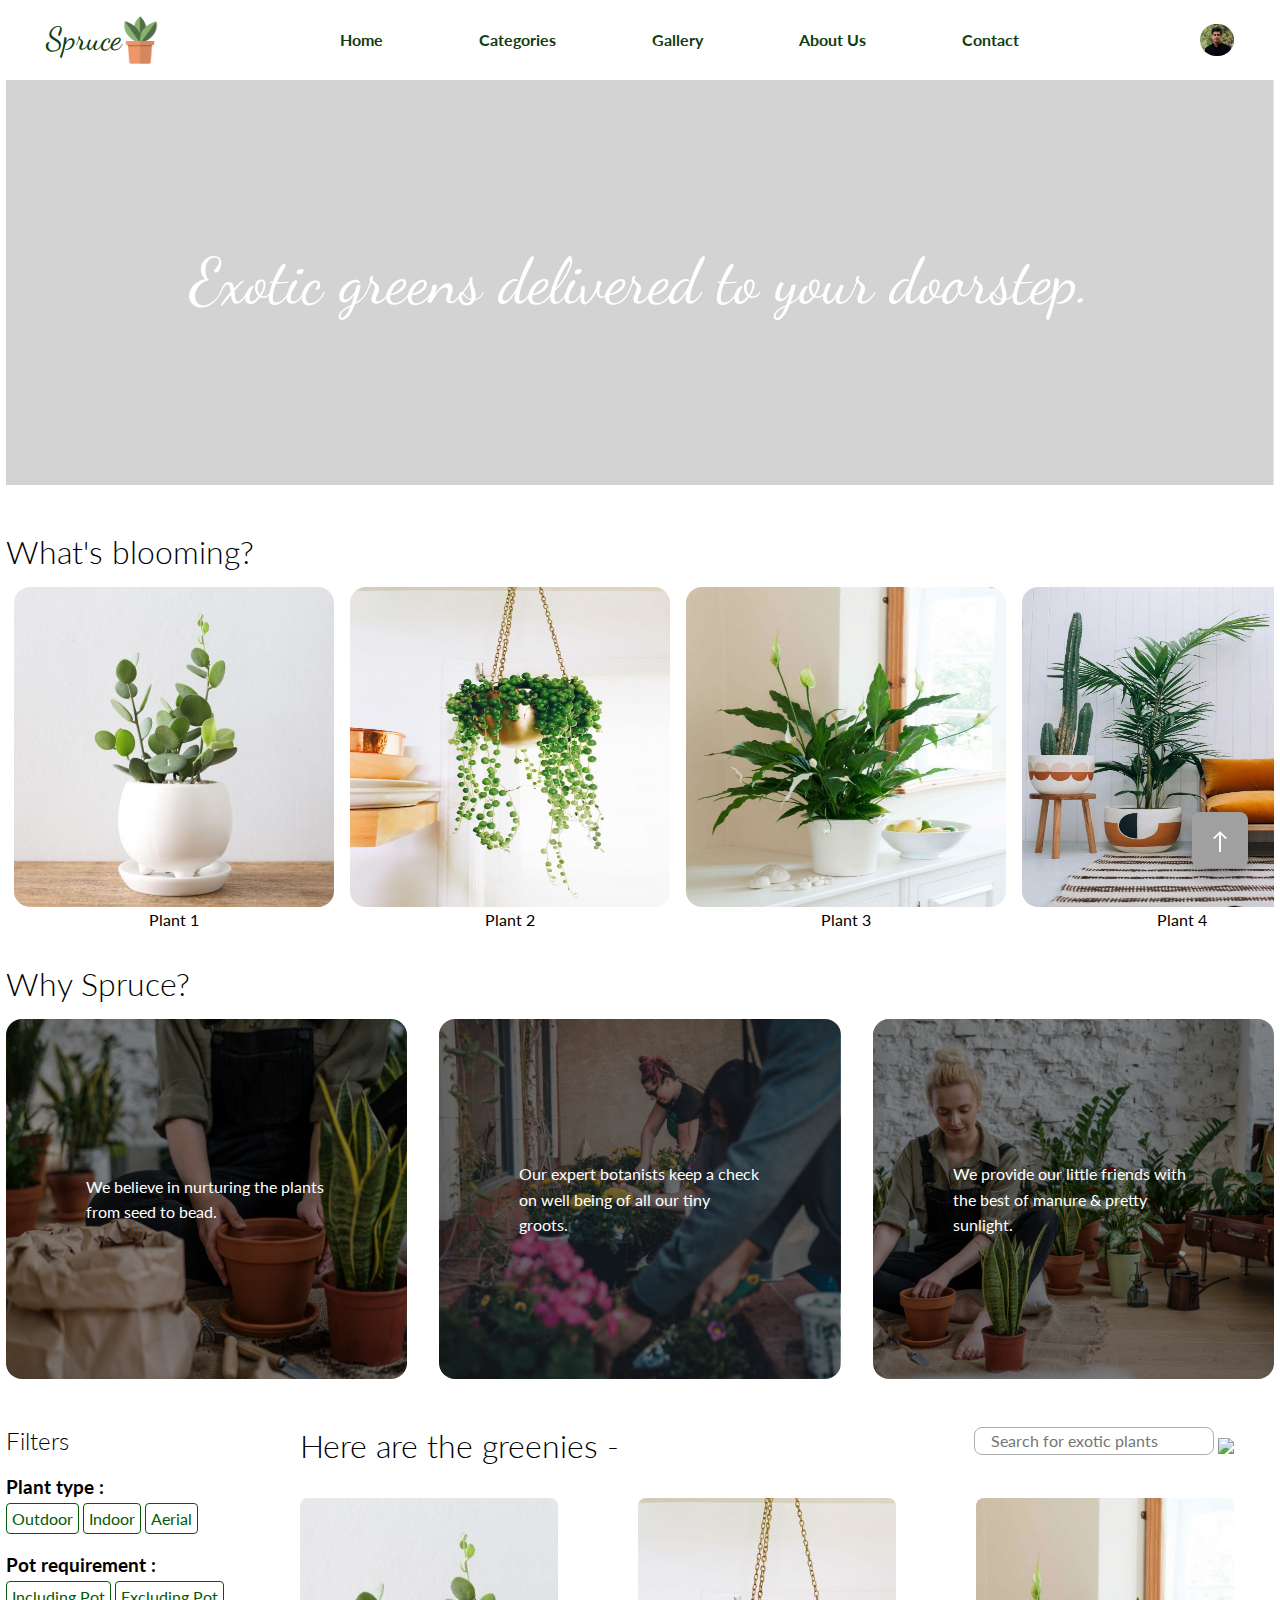
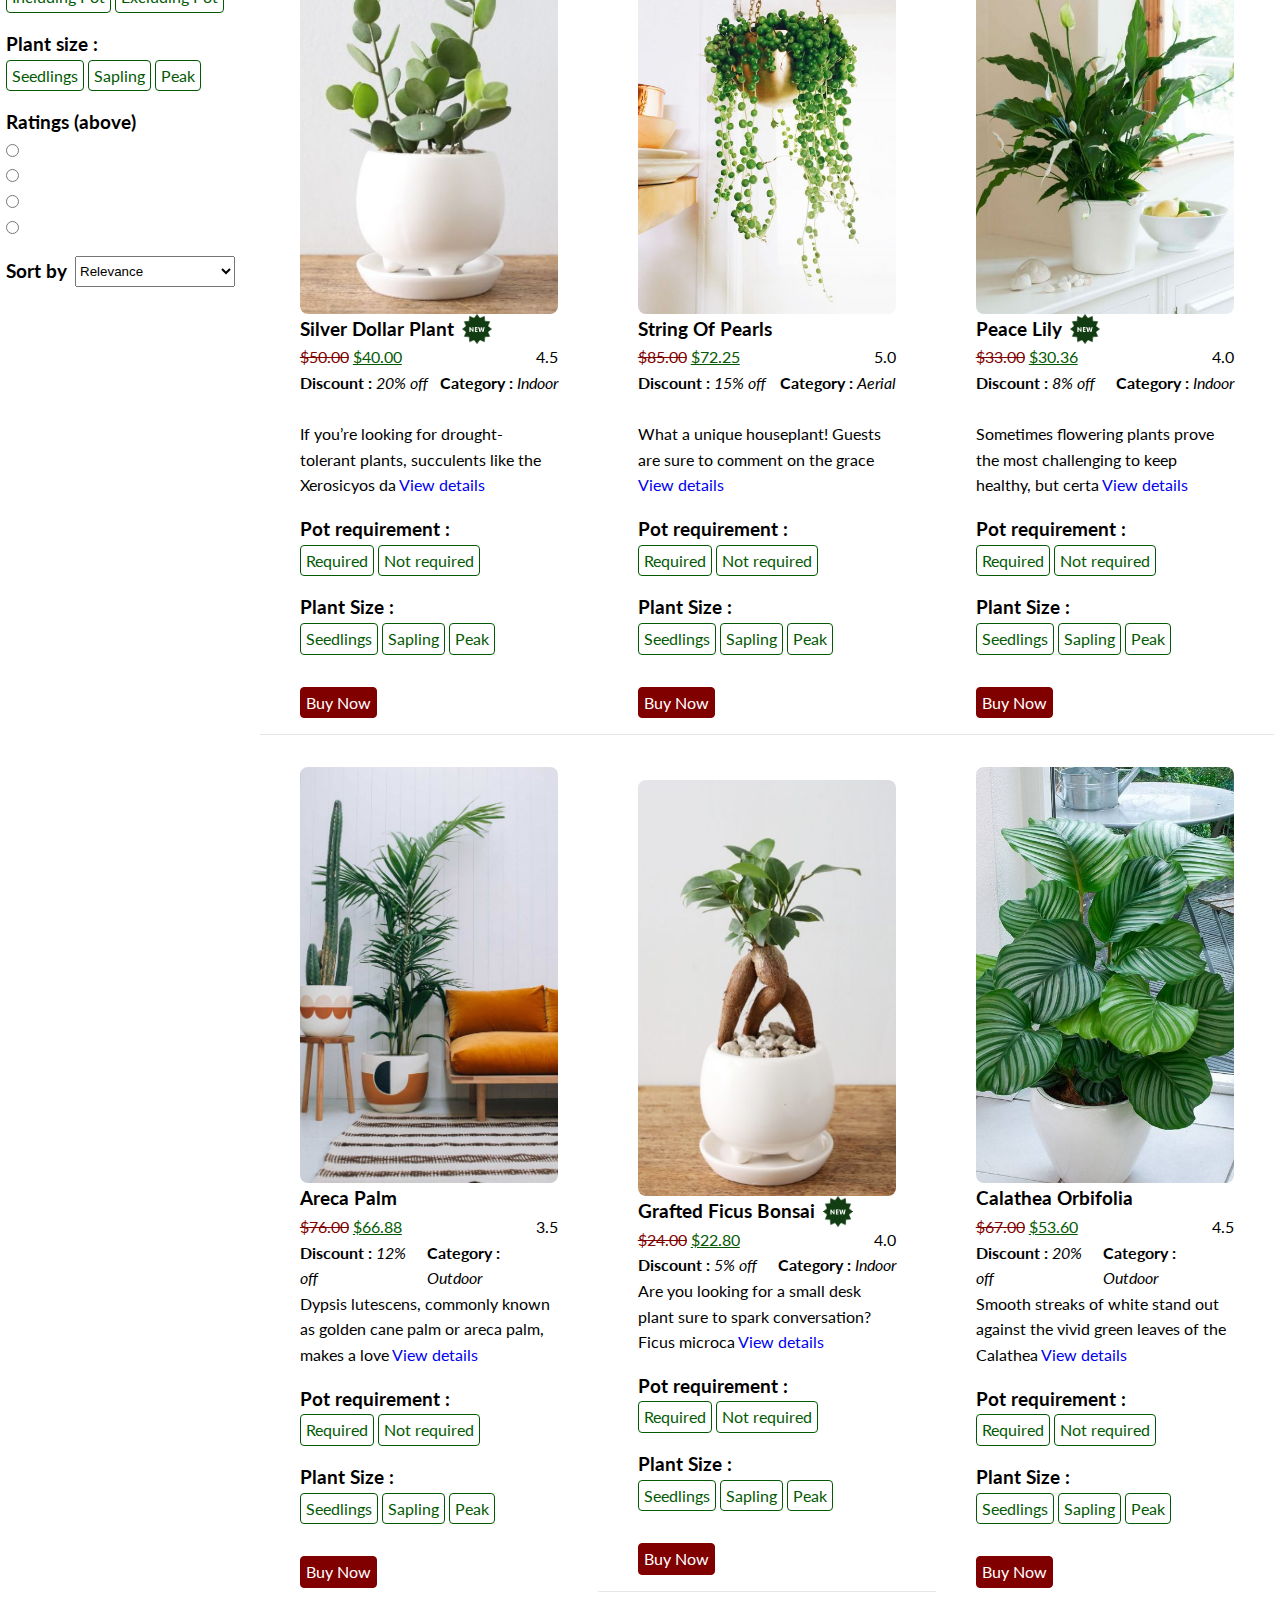
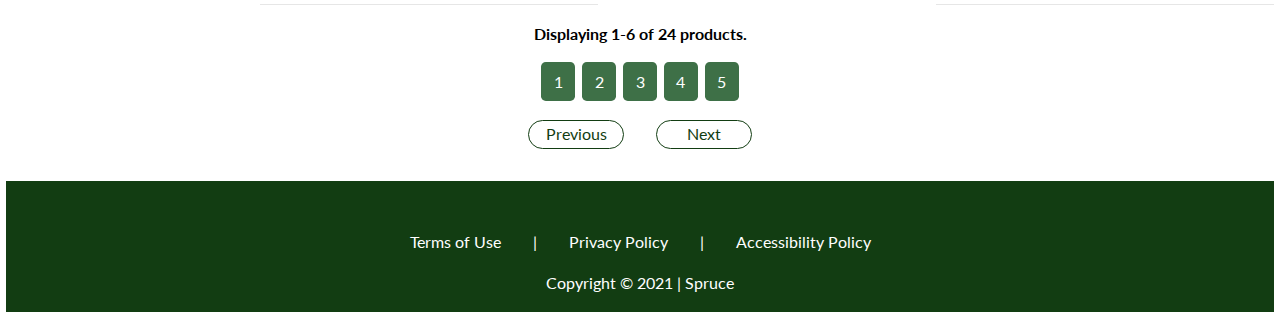
==== commit 44c1033b: "RESPONSIVENESS : Applied media queries for large screen laptops & HD displays." ====
--- a/index.html
+++ b/index.html
@@ -188,792 +188,825 @@
 
     <!-- Filtering product form -->
 
-    <section class="product-filters flex">
-
-      <h2>Filters</h2>
-
-      <span class="button-filters"><i class="fas fa-sliders-h"></i></span>
-
-    </section>
-
-    <section class="display-filters">
-
-      <form class="filters">
-
-        <div class="filter-options">
-
-          <fieldset>
-
-            <legend>Plant type :</legend>
-
-            <ul class="filter-plant-types">
-
-              <li>
-                <input type="checkbox" name="type-filter" value="outdoor" id="filter-outdoor">
-                <label for="filter-outdoor">Outdoor</label>
-              </li>
-
-              <li>
-                <input type="checkbox" name="type-filter" value="indoor" id="filter-indoor">
-                <label for="filter-indoor">Indoor</label>
-              </li>
-
-              <li>
-                <input type="checkbox" name="type-filter" value="aerial" id="filter-aerial">
-                <label for="filter-aerial">Aerial</label>
-              </li>
-
-            </ul>
-
-          </fieldset>
-
-          <fieldset class="my-1">
-
-            <legend>Pot requirement :</legend>
-
-            <ul class="filter-pot-requirement">
-
-              <li><input type="checkbox" name="req-filter" value="incl" id="filter-incl"> <label
-                  for="filter-incl">Including Pot</label></li>
-
-              <li><input type="checkbox" name="req-filter" value="excl" id="filter-excl"> <label
-                  for="filter-excl">Excluding Pot</label></li>
-
-            </ul>
-
-          </fieldset>
-
-          <fieldset class="my-1">
-
-            <legend>Plant size :</legend>
-
-            <ol class="filter-plant-size">
-
-              <li><input type="checkbox" name="size-filter" value="input-seed" id="filter-seed"> <label
-                  for="filter-seed">Seedlings</label></li>
-
-              <li><input type="checkbox" name="size-filter" value="input-sapling" id="filter-sapling"> <label
-                  for="filter-sapling">Sapling</label></li>
-
-              <li><input type="checkbox" name="size-filter" value="input-peak" id="filter-peak"> <label
-                  for="filter-peak">Peak</label></li>
-
-            </ol>
-
-          </fieldset>
-
-          <fieldset class="my-1">
-
-            <legend>Ratings (above)</legend>
-
-            <ol class="filter-list">
-
-              <li>
-                <input type="radio" name="rating" value="4" id="aboveFour">
-                <label for="aboveFour">
-                  <i class="fas fa-star"></i>
-                  <i class="fas fa-star"></i>
-                  <i class="fas fa-star"></i>
-                  <i class="fas fa-star"></i>
-                  <i class="far fa-star"></i>
-                </label>
-              </li>
-
-              <li>
-                <input type="radio" name="rating" value="3" id="aboveThree">
-                <label for="aboveThree">
-                  <i class="fas fa-star"></i>
-                  <i class="fas fa-star"></i>
-                  <i class="fas fa-star"></i>
-                  <i class="far fa-star"></i>
-                  <i class="far fa-star"></i>
-                </label>
-              </li>
-
-              <li>
-                <input type="radio" name="rating" value="2" id="aboveTwo">
-                <label for="aboveTwo">
-                  <i class="fas fa-star"></i>
-                  <i class="fas fa-star"></i>
-                  <i class="far fa-star"></i>
-                  <i class="far fa-star"></i>
-                  <i class="far fa-star"></i>
-                </label>
-              </li>
-
-              <li>
-                <input type="radio" name="rating" value="1" id="aboveOne">
-                <label for="aboveOne">
-                  <i class="fas fa-star"></i>
-                  <i class="far fa-star"></i>
-                  <i class="far fa-star"></i>
-                  <i class="far fa-star"></i>
-                  <i class="far fa-star"></i>
-                </label>
-              </li>
-
-            </ol>
-
-          </fieldset>
-
-          <fieldset>
-
-            <label class="label-sort" for="sort">Sort by</label>
-
-            <select name="sort" id="sort">
-
-              <option value="relevance">Relevance</option>
-              <option value="new-arrivals">Newest Arrivals</option>
-              <option value="high-to-low">Price, lowest to highest</option>
-              <option value="low-to-high">Price, highest to lowest</option>
-
-            </select>
-
-          </fieldset>
-
+    <div class="section-product-and-filters">
+
+      <section class="display-filters">
+
+        <div class="product-filters flex">
+          <h2>Filters</h2>
+
+          <span class="button-filters"><i class="fas fa-sliders-h"></i></span>
         </div>
 
-      </form>
-
-    </section>
-
-    <section class="product-search">
-
-      <div class="search-box">
-        <input class="search-bar" type="text" placeholder="Search for exotic plants" name="search" class="search">
-        <button class="button-search">
-          <img src="https://img.icons8.com/cotton/24/000000/search--v2.png">
-          <!-- <i class="fas fa-search"></i> -->
-        </button>
-      </div>
-
-
-    </section>
-
-    <section class="results">
-
-      <h2 class="subheading">Here are the greenies -</h2>
-
-      <!-- <div class="grid grid-1 grid-row-gap"> -->
-      <div class="grid products-list">
-
-        <!-- Product 1 -->
-        <article class="product container my-1">
-
-          <header>
-
-            <img class="product-picture" src="img/plant1.jpg" alt="Silver Dollar Plant">
-
-            <div class="product-title-icons flex">
-
-              <div class="product-title-newflash flex">
-
-                <h3>Silver Dollar Plant</h3>
-                <img class="new-product-icon" src="img/new.png" alt="">
-
-              </div>
-
-              <div class="flex">
-                <button type="button"><i class="fas fa-shopping-cart"></i></button>
-                <button type="button"><i class="fas fa-heart"></i></button>
-              </div>
-
+        <form class="filters">
+
+          <div class="filter-options">
+
+            <fieldset>
+
+              <legend>Plant type :</legend>
+
+              <ul class="filter-plant-types">
+
+                <li>
+                  <input type="checkbox" name="type-filter" value="outdoor" id="filter-outdoor">
+                  <label for="filter-outdoor">Outdoor</label>
+                </li>
+
+                <li>
+                  <input type="checkbox" name="type-filter" value="indoor" id="filter-indoor">
+                  <label for="filter-indoor">Indoor</label>
+                </li>
+
+                <li>
+                  <input type="checkbox" name="type-filter" value="aerial" id="filter-aerial">
+                  <label for="filter-aerial">Aerial</label>
+                </li>
+
+              </ul>
+
+            </fieldset>
+
+            <fieldset class="my-1">
+
+              <legend>Pot requirement :</legend>
+
+              <ul class="filter-pot-requirement">
+
+                <li><input type="checkbox" name="req-filter" value="incl" id="filter-incl"> <label
+                    for="filter-incl">Including Pot</label></li>
+
+                <li><input type="checkbox" name="req-filter" value="excl" id="filter-excl"> <label
+                    for="filter-excl">Excluding Pot</label></li>
+
+              </ul>
+
+            </fieldset>
+
+            <fieldset class="my-1">
+
+              <legend>Plant size :</legend>
+
+              <ol class="filter-plant-size">
+
+                <li><input type="checkbox" name="size-filter" value="input-seed" id="filter-seed"> <label
+                    for="filter-seed">Seedlings</label></li>
+
+                <li><input type="checkbox" name="size-filter" value="input-sapling" id="filter-sapling"> <label
+                    for="filter-sapling">Sapling</label></li>
+
+                <li><input type="checkbox" name="size-filter" value="input-peak" id="filter-peak"> <label
+                    for="filter-peak">Peak</label></li>
+
+              </ol>
+
+            </fieldset>
+
+            <fieldset class="my-1">
+
+              <legend>Ratings (above)</legend>
+
+              <ol class="filter-list">
+
+                <li>
+                  <input type="radio" name="rating" value="4" id="aboveFour">
+                  <label for="aboveFour">
+                    <i class="fas fa-star"></i>
+                    <i class="fas fa-star"></i>
+                    <i class="fas fa-star"></i>
+                    <i class="fas fa-star"></i>
+                    <i class="far fa-star"></i>
+                  </label>
+                </li>
+
+                <li>
+                  <input type="radio" name="rating" value="3" id="aboveThree">
+                  <label for="aboveThree">
+                    <i class="fas fa-star"></i>
+                    <i class="fas fa-star"></i>
+                    <i class="fas fa-star"></i>
+                    <i class="far fa-star"></i>
+                    <i class="far fa-star"></i>
+                  </label>
+                </li>
+
+                <li>
+                  <input type="radio" name="rating" value="2" id="aboveTwo">
+                  <label for="aboveTwo">
+                    <i class="fas fa-star"></i>
+                    <i class="fas fa-star"></i>
+                    <i class="far fa-star"></i>
+                    <i class="far fa-star"></i>
+                    <i class="far fa-star"></i>
+                  </label>
+                </li>
+
+                <li>
+                  <input type="radio" name="rating" value="1" id="aboveOne">
+                  <label for="aboveOne">
+                    <i class="fas fa-star"></i>
+                    <i class="far fa-star"></i>
+                    <i class="far fa-star"></i>
+                    <i class="far fa-star"></i>
+                    <i class="far fa-star"></i>
+                  </label>
+                </li>
+
+              </ol>
+
+            </fieldset>
+
+            <fieldset>
+
+              <label class="label-sort" for="sort">Sort by</label>
+
+              <select name="sort" id="sort">
+
+                <option value="relevance">Relevance</option>
+                <option value="new-arrivals">Newest Arrivals</option>
+                <option value="high-to-low">Price, lowest to highest</option>
+                <option value="low-to-high">Price, highest to lowest</option>
+
+              </select>
+
+            </fieldset>
+
+          </div>
+
+        </form>
+
+      </section>
+
+      <section class="results grid-span">
+
+        <div class="products-and-search">
+          <h2 class="subheading">Here are the greenies -</h2>
+          <section class="product-search">
+
+            <div class="search-box">
+              <input class="search-bar" type="text" placeholder="Search for exotic plants" name="search" class="search">
+              <button class="button-search">
+                <img src="https://img.icons8.com/cotton/24/000000/search--v2.png">
+                <!-- <i class="fas fa-search"></i> -->
+              </button>
             </div>
 
-            <div class="product-price-ratings flex">
-
-              <data value="40"><del>$50.00</del> <ins>$40.00</ins> (20% off)</data>
-
-              <dl>
-                <dd>4.5
-                  <i class="fas fa-star"></i>
-                  <i class="fas fa-star"></i>
-                  <i class="fas fa-star"></i>
-                  <i class="fas fa-star"></i>
-                  <i class="fas fa-star-half-alt"></i>
-                </dd>
-              </dl>
-
-            </div>
-
-            <span><strong>Category : </strong> <em>Indoor</em></span>
-
-            <p>
-              If you’re looking for drought-tolerant plants, succulents like the Xerosicyos da <a href="#">View
-                details</a>
-            </p>
-
-          </header>
-
-          <form>
-
-            <fieldset>
-
-              <legend>Pot requirement :</legend>
-
-              <ul class="pot-fields">
-
-                <li>
-                  <input id="pot1-req" type="radio" name="pot-requirement" value="req">
-                  <label for="pot1-req">Required</label>
-                </li>
-
-                <li>
-                  <input id="pot1-not-req" type="radio" name="pot-requirement" value="not-req">
-                  <label for="pot1-not-req">Not required</label>
-                </li>
-
-              </ul>
-
-            </fieldset>
-
-            <fieldset class="my-1">
-
-              <legend>Plant Size :</legend>
-
-              <ol class="size-fields">
-
-                <li>
-                  <input id="pot1-size-1" type="radio" name="plant-size" value="seed">
-                  <label for="pot1-size-1">Seedlings</label>
-                </li>
-
-                <li>
-                  <input id="pot1-size-2" type="radio" name="plant-size" value="sapling">
-                  <label for="pot1-size-2">Sapling</label>
-                </li>
-
-                <li>
-                  <input id="pot1-size-3" type="radio" name="plant-size" value="peak">
-                  <label for="pot1-size-3">Peak</label>
-                </li>
-
-              </ol>
-
-            </fieldset>
-
-            <fieldset>
-
-              <button class="button-buy my-1">Buy Now</button>
-
-            </fieldset>
-
-          </form>
-
-        </article>
-
-        <!-- Product 2 -->
-        <article class="product container my-1">
-
-          <header>
-
-            <img src="img/plant2.jpg" alt="String Of Pearls">
-
-            <div class="product-title-icons flex">
-
-              <h3>String Of Pearls</h3>
-
-              <div class="flex">
-                <button type="button"><i class="fas fa-shopping-cart"></i></button>
-                <button type="button"><i class="fas fa-heart"></i></button>
-              </div>
-
-            </div>
-
-            <div class="product-price-ratings flex">
-
-              <data value="40"><del>$85.00</del> <ins>$72.25</ins> (15% off)</data>
-
-              <dl>
-                <dd>5.0
-                  <i class="fas fa-star"></i>
-                  <i class="fas fa-star"></i>
-                  <i class="fas fa-star"></i>
-                  <i class="fas fa-star"></i>
-                  <i class="fas fa-star"></i>
-                </dd>
-              </dl>
-
-            </div>
-
-            <span><strong>Category : </strong> <em>Aerial</em></span>
-
-            <p>
-              What a unique houseplant! Guests are sure to comment on the grace <a href="#">View details</a>
-            </p>
-
-          </header>
-
-          <form>
-
-            <fieldset>
-
-              <legend>Pot requirement :</legend>
-
-              <ul class="pot-fields">
-
-                <li>
-                  <input id="pot2-req" type="radio" name="pot-requirement" value="req">
-                  <label for="pot2-req">Required</label>
-                </li>
-
-                <li>
-                  <input id="pot2-not-req" type="radio" name="pot-requirement" value="not-req">
-                  <label for="pot2-not-req">Not required</label>
-                </li>
-
-              </ul>
-
-            </fieldset>
-
-            <fieldset class="my-1">
-
-              <legend>Plant Size :</legend>
-
-              <ol class="size-fields">
-
-                <li>
-                  <input id="pot2-size-1" type="radio" name="plant-size" value="seed">
-                  <label for="pot2-size-1">Seedlings</label>
-                </li>
-
-                <li>
-                  <input id="pot2-size-2" type="radio" name="plant-size" value="sapling">
-                  <label for="pot2-size-2">Sapling</label>
-                </li>
-
-                <li>
-                  <input id="pot2-size-3" type="radio" name="plant-size" value="peak">
-                  <label for="pot2-size-3">Peak</label>
-                </li>
-
-              </ol>
-
-            </fieldset>
-
-            <fieldset>
-
-              <button class="button-buy my-1">Buy Now</button>
-
-            </fieldset>
-
-          </form>
-
-        </article>
-
-        <!-- Product 3 -->
-        <article class="product container my-1">
-
-          <header>
-
-            <img src="img/plant3.jpg" alt="Peace Lily">
-
-            <div class="product-title-icons flex">
-
-              <div class="product-title-newflash flex">
-
-                <h3>Peace Lily</h3>
-                <img class="new-product-icon" src="img/new.png" alt="">
-
-              </div>
-
-              <div class="flex">
-                <button type="button"><i class="fas fa-shopping-cart"></i></button>
-                <button type="button"><i class="fas fa-heart"></i></button>
-              </div>
-
-            </div>
-
-            <div class="product-price-ratings flex">
-
-              <data value="40"><del>$33.00</del> <ins>$30.36</ins> (8% off)</data>
-
-              <dl>
-                <dd>4.0
-                  <i class="fas fa-star"></i>
-                  <i class="fas fa-star"></i>
-                  <i class="fas fa-star"></i>
-                  <i class="fas fa-star"></i>
-                  <i class="far fa-star"></i>
-                </dd>
-              </dl>
-
-            </div>
-
-            <span><strong>Category : </strong> <em>Indoor</em></span>
-
-            <p>
-              Sometimes flowering plants prove the most challenging to keep healthy, but certa <a href="#">View
-                details</a>
-            </p>
-
-          </header>
-
-          <form>
-
-            <fieldset>
-
-              <legend>Pot requirement :</legend>
-
-              <ul class="pot-fields">
-
-                <li>
-                  <input id="pot3-req" type="radio" name="pot-requirement" value="req">
-                  <label for="pot3-req">Required</label>
-                </li>
-
-                <li>
-                  <input id="pot3-not-req" type="radio" name="pot-requirement" value="not-req">
-                  <label for="pot3-not-req">Not required</label>
-                </li>
-
-              </ul>
-
-            </fieldset>
-
-            <fieldset class="my-1">
-
-              <legend>Plant Size :</legend>
-
-              <ol class="size-fields">
-
-                <li>
-                  <input id="pot3-size-1" type="radio" name="plant-size" value="seed">
-                  <label for="pot3-size-1">Seedlings</label>
-                </li>
-
-                <li>
-                  <input id="pot3-size-2" type="radio" name="plant-size" value="sapling">
-                  <label for="pot3-size-2">Sapling</label>
-                </li>
-
-                <li>
-                  <input id="pot3-size-3" type="radio" name="plant-size" value="peak">
-                  <label for="pot3-size-3">Peak</label>
-                </li>
-
-              </ol>
-
-            </fieldset>
-
-            <fieldset>
-
-              <button class="button-buy my-1">Buy Now</button>
-
-            </fieldset>
-
-          </form>
-
-        </article>
-
-        <!-- Product 4 -->
-        <article class="product container my-1">
-
-          <header>
-
-            <img src="img/plant4.jpg" alt="Areca Palm">
-
-            <div class="product-title-icons flex">
-
-              <h3>Areca Palm</h3>
-
-              <div class="flex">
-                <button type="button"><i class="fas fa-shopping-cart"></i></button>
-                <button type="button"><i class="fas fa-heart"></i></button>
-              </div>
-
-            </div>
-
-            <div class="product-price-ratings flex">
-
-              <data value="40"><del>$76.00</del> <ins>$66.88</ins> (12% off)</data>
-
-              <dl>
-                <dd>3.5
-                  <i class="fas fa-star"></i>
-                  <i class="fas fa-star"></i>
-                  <i class="fas fa-star"></i>
-                  <i class="fas fa-star-half-alt"></i>
-                  <i class="far fa-star"></i>
-                </dd>
-              </dl>
-
-            </div>
-
-            <span><strong>Category : </strong> <em>Outdoor</em></span>
-
-            <p>
-              Dypsis lutescens, commonly known as golden cane palm or areca palm, makes a love <a href="#">View
-                details</a>
-            </p>
-
-          </header>
-
-          <form>
-
-            <fieldset>
-
-              <legend>Pot requirement :</legend>
-
-              <ul class="pot-fields">
-
-                <li>
-                  <input id="pot4-req" type="radio" name="pot-requirement" value="req">
-                  <label for="pot4-req">Required</label>
-                </li>
-
-                <li>
-                  <input id="pot4-not-req" type="radio" name="pot-requirement" value="not-req">
-                  <label for="pot4-not-req">Not required</label>
-                </li>
-
-              </ul>
-
-            </fieldset>
-
-            <fieldset class="my-1">
-
-              <legend>Plant Size :</legend>
-
-              <ol class="size-fields">
-
-                <li>
-                  <input id="pot4-size-1" type="radio" name="plant-size" value="seed">
-                  <label for="pot4-size-1">Seedlings</label>
-                </li>
-
-                <li>
-                  <input id="pot4-size-2" type="radio" name="plant-size" value="sapling">
-                  <label for="pot4-size-2">Sapling</label>
-                </li>
-
-                <li>
-                  <input id="pot4-size-3" type="radio" name="plant-size" value="peak">
-                  <label for="pot4-size-3">Peak</label>
-                </li>
-
-              </ol>
-
-            </fieldset>
-
-            <fieldset>
-
-              <button class="button-buy my-1">Buy Now</button>
-
-            </fieldset>
-
-          </form>
-
-        </article>
-
-        <!-- Product 5 -->
-        <article class="product container my-1">
-
-          <header>
-
-            <img src="img/plant5.jpg" alt="Grafted Ficus Bonsai">
-
-            <div class="product-title-icons flex">
-
-              <div class="product-title-newflash flex">
-
-                <h3>Grafted Ficus Bonsai</h3>
-                <img class="new-product-icon" src="img/new.png" alt="">
-
-              </div>
-
-              <div class="flex">
-                <button type="button"><i class="fas fa-shopping-cart"></i></button>
-                <button type="button"><i class="fas fa-heart"></i></button>
-              </div>
-
-            </div>
-
-            <div class="product-price-ratings flex">
-
-              <data value="40"><del>$24.00</del> <ins>$22.80</ins> (5% off)</data>
-
-              <dl>
-                <dd>4.0
-                  <i class="fas fa-star"></i>
-                  <i class="fas fa-star"></i>
-                  <i class="fas fa-star"></i>
-                  <i class="fas fa-star"></i>
-                  <i class="far fa-star"></i>
-                </dd>
-              </dl>
-
-            </div>
-
-            <span><strong>Category : </strong> <em>Indoor</em></span>
-
-            <p>
-              Are you looking for a small desk plant sure to spark conversation? Ficus microca <a href="#">View
-                details</a>
-            </p>
-
-          </header>
-
-          <form>
-
-            <fieldset>
-
-              <legend>Pot requirement :</legend>
-
-              <ul class="pot-fields">
-
-                <li>
-                  <input id="pot5-req" type="radio" name="pot-requirement" value="req">
-                  <label for="pot5-req">Required</label>
-                </li>
-
-                <li>
-                  <input id="pot5-not-req" type="radio" name="pot-requirement" value="not-req">
-                  <label for="pot5-not-req">Not required</label>
-                </li>
-
-              </ul>
-
-            </fieldset>
-
-            <fieldset class="my-1">
-
-              <legend>Plant Size :</legend>
-
-              <ol class="size-fields">
-
-                <li>
-                  <input id="pot5-size-1" type="radio" name="plant-size" value="seed">
-                  <label for="pot5-size-1">Seedlings</label>
-                </li>
-
-                <li>
-                  <input id="pot5-size-2" type="radio" name="plant-size" value="sapling">
-                  <label for="pot5-size-2">Sapling</label>
-                </li>
-
-                <li>
-                  <input id="pot5-size-3" type="radio" name="plant-size" value="peak">
-                  <label for="pot5-size-3">Peak</label>
-                </li>
-
-              </ol>
-
-            </fieldset>
-
-            <fieldset>
-
-              <button class="button-buy my-1">Buy Now</button>
-
-            </fieldset>
-
-          </form>
-
-        </article>
-
-        <!-- Product 6 -->
-        <article class="product container my-1">
-
-          <header>
-
-            <img src="img/plant6.jpg" alt="Calathea Orbifolia">
-
-            <div class="product-title-icons flex">
-
-              <h3>Calathea Orbifolia</h3>
-
-              <div class="flex">
-                <button type="button"><i class="fas fa-shopping-cart"></i></button>
-                <button type="button"><i class="fas fa-heart"></i></button>
-              </div>
-
-            </div>
-
-            <div class="product-price-ratings flex">
-
-              <data value="40"><del>$67.00</del> <ins>$53.60</ins> (20% off)</data>
-
-              <dl>
-                <dd>4.5
-                  <i class="fas fa-star"></i>
-                  <i class="fas fa-star"></i>
-                  <i class="fas fa-star"></i>
-                  <i class="fas fa-star"></i>
-                  <i class="fas fa-star-half-alt"></i>
-                </dd>
-              </dl>
-
-            </div>
-
-            <span><strong>Category : </strong> <em>Outdoor</em></span>
-
-            <p>
-              Smooth streaks of white stand out against the vivid green leaves of the Calathea <a href="#">View
-                details</a>
-            </p>
-
-          </header>
-
-          <form>
-
-            <fieldset>
-
-              <legend>Pot requirement :</legend>
-
-              <ul class="pot-fields">
-
-                <li>
-                  <input id="pot6-req" type="radio" name="pot-requirement" value="req">
-                  <label for="pot6-req">Required</label>
-                </li>
-
-                <li>
-                  <input id="pot6-not-req" type="radio" name="pot-requirement" value="not-req">
-                  <label for="pot6-not-req">Not required</label>
-                </li>
-
-              </ul>
-
-            </fieldset>
-
-            <fieldset class="my-1">
-
-              <legend>Plant Size :</legend>
-
-              <ol class="size-fields">
-
-                <li>
-                  <input id="pot6-size-1" type="radio" name="plant-size" value="seed">
-                  <label for="pot6-size-1">Seedlings</label>
-                </li>
-
-                <li>
-                  <input id="pot6-size-2" type="radio" name="plant-size" value="sapling">
-                  <label for="pot6-size-2">Sapling</label>
-                </li>
-
-                <li>
-                  <input id="pot6-size-3" type="radio" name="plant-size" value="peak">
-                  <label for="pot6-size-3">Peak</label>
-                </li>
-
-              </ol>
-
-            </fieldset>
-
-            <fieldset>
-
-              <button class="button-buy my-1">Buy Now</button>
-
-            </fieldset>
-
-          </form>
-
-        </article>
-
-      </div>
-
-    </section>
+
+          </section>
+        </div>
+
+        <!-- <div class="grid grid-1 grid-row-gap"> -->
+        <div class="grid products-list">
+
+          <!-- Product 1 -->
+          <article class="product container my-1">
+
+            <header>
+
+              <img class="product-picture" src="img/plant1.jpg" alt="Silver Dollar Plant">
+
+              <div class="product-title-icons flex">
+
+                <div class="product-title-newflash flex">
+
+                  <h3>Silver Dollar Plant</h3>
+                  <img class="new-product-icon" src="img/new.png" alt="">
+
+                </div>
+
+                <div class="flex">
+                  <button type="button"><i class="fas fa-shopping-cart"></i></button>
+                  <button type="button"><i class="fas fa-heart"></i></button>
+                </div>
+
+              </div>
+
+              <div class="product-price-ratings flex">
+
+                <data value="40"><del>$50.00</del> <ins>$40.00</ins></data>
+
+                <dl>
+                  <dd>4.5
+                    <i class="fas fa-star"></i>
+                    <i class="fas fa-star"></i>
+                    <i class="fas fa-star"></i>
+                    <i class="fas fa-star"></i>
+                    <i class="fas fa-star-half-alt"></i>
+                  </dd>
+                </dl>
+
+              </div>
+
+              <div class="product-discount-category">
+                <span><strong>Discount : </strong> <em>20% off</em></span>
+
+                <span><strong>Category : </strong> <em>Indoor</em></span>
+              </div>
+
+              <br>
+
+              <p>
+                If you’re looking for drought-tolerant plants, succulents like the Xerosicyos da <a href="#">View
+                  details</a>
+              </p>
+
+            </header>
+
+            <form>
+
+              <fieldset>
+
+                <legend>Pot requirement :</legend>
+
+                <ul class="pot-fields">
+
+                  <li>
+                    <input id="pot1-req" type="radio" name="pot-requirement" value="req">
+                    <label for="pot1-req">Required</label>
+                  </li>
+
+                  <li>
+                    <input id="pot1-not-req" type="radio" name="pot-requirement" value="not-req">
+                    <label for="pot1-not-req">Not required</label>
+                  </li>
+
+                </ul>
+
+              </fieldset>
+
+              <fieldset class="my-1">
+
+                <legend>Plant Size :</legend>
+
+                <ol class="size-fields">
+
+                  <li>
+                    <input id="pot1-size-1" type="radio" name="plant-size" value="seed">
+                    <label for="pot1-size-1">Seedlings</label>
+                  </li>
+
+                  <li>
+                    <input id="pot1-size-2" type="radio" name="plant-size" value="sapling">
+                    <label for="pot1-size-2">Sapling</label>
+                  </li>
+
+                  <li>
+                    <input id="pot1-size-3" type="radio" name="plant-size" value="peak">
+                    <label for="pot1-size-3">Peak</label>
+                  </li>
+
+                </ol>
+
+              </fieldset>
+
+              <fieldset>
+
+                <button class="button-buy my-1">Buy Now</button>
+
+              </fieldset>
+
+            </form>
+
+          </article>
+
+          <!-- Product 2 -->
+          <article class="product container my-1">
+
+            <header>
+
+              <img src="img/plant2.jpg" alt="String Of Pearls">
+
+              <div class="product-title-icons flex">
+
+                <h3>String Of Pearls</h3>
+
+                <div class="flex">
+                  <button type="button"><i class="fas fa-shopping-cart"></i></button>
+                  <button type="button"><i class="fas fa-heart"></i></button>
+                </div>
+
+              </div>
+
+              <div class="product-price-ratings flex">
+
+                <data value="40"><del>$85.00</del> <ins>$72.25</ins></data>
+
+                <dl>
+                  <dd>5.0
+                    <i class="fas fa-star"></i>
+                    <i class="fas fa-star"></i>
+                    <i class="fas fa-star"></i>
+                    <i class="fas fa-star"></i>
+                    <i class="fas fa-star"></i>
+                  </dd>
+                </dl>
+
+              </div>
+
+              <div class="product-discount-category">
+                <span><strong>Discount : </strong> <em>15% off</em></span>
+
+                <span><strong>Category : </strong> <em>Aerial</em></span>
+              </div>
+
+              <br>
+
+              <p>
+                What a unique houseplant! Guests are sure to comment on the grace <a href="#">View details</a>
+              </p>
+
+            </header>
+
+            <form>
+
+              <fieldset>
+
+                <legend>Pot requirement :</legend>
+
+                <ul class="pot-fields">
+
+                  <li>
+                    <input id="pot2-req" type="radio" name="pot-requirement" value="req">
+                    <label for="pot2-req">Required</label>
+                  </li>
+
+                  <li>
+                    <input id="pot2-not-req" type="radio" name="pot-requirement" value="not-req">
+                    <label for="pot2-not-req">Not required</label>
+                  </li>
+
+                </ul>
+
+              </fieldset>
+
+              <fieldset class="my-1">
+
+                <legend>Plant Size :</legend>
+
+                <ol class="size-fields">
+
+                  <li>
+                    <input id="pot2-size-1" type="radio" name="plant-size" value="seed">
+                    <label for="pot2-size-1">Seedlings</label>
+                  </li>
+
+                  <li>
+                    <input id="pot2-size-2" type="radio" name="plant-size" value="sapling">
+                    <label for="pot2-size-2">Sapling</label>
+                  </li>
+
+                  <li>
+                    <input id="pot2-size-3" type="radio" name="plant-size" value="peak">
+                    <label for="pot2-size-3">Peak</label>
+                  </li>
+
+                </ol>
+
+              </fieldset>
+
+              <fieldset>
+
+                <button class="button-buy my-1">Buy Now</button>
+
+              </fieldset>
+
+            </form>
+
+          </article>
+
+          <!-- Product 3 -->
+          <article class="product container my-1">
+
+            <header>
+
+              <img src="img/plant3.jpg" alt="Peace Lily">
+
+              <div class="product-title-icons flex">
+
+                <div class="product-title-newflash flex">
+
+                  <h3>Peace Lily</h3>
+                  <img class="new-product-icon" src="img/new.png" alt="">
+
+                </div>
+
+                <div class="flex">
+                  <button type="button"><i class="fas fa-shopping-cart"></i></button>
+                  <button type="button"><i class="fas fa-heart"></i></button>
+                </div>
+
+              </div>
+
+              <div class="product-price-ratings flex">
+
+                <data value="40"><del>$33.00</del> <ins>$30.36</ins></data>
+
+                <dl>
+                  <dd>4.0
+                    <i class="fas fa-star"></i>
+                    <i class="fas fa-star"></i>
+                    <i class="fas fa-star"></i>
+                    <i class="fas fa-star"></i>
+                    <i class="far fa-star"></i>
+                  </dd>
+                </dl>
+
+              </div>
+
+              <div class="product-discount-category">
+                <span><strong>Discount : </strong> <em>8% off</em></span>
+
+                <span><strong>Category : </strong> <em>Indoor</em></span>
+              </div>
+
+              <br>
+
+              <p>
+                Sometimes flowering plants prove the most challenging to keep healthy, but certa <a href="#">View
+                  details</a>
+              </p>
+
+            </header>
+
+            <form>
+
+              <fieldset>
+
+                <legend>Pot requirement :</legend>
+
+                <ul class="pot-fields">
+
+                  <li>
+                    <input id="pot3-req" type="radio" name="pot-requirement" value="req">
+                    <label for="pot3-req">Required</label>
+                  </li>
+
+                  <li>
+                    <input id="pot3-not-req" type="radio" name="pot-requirement" value="not-req">
+                    <label for="pot3-not-req">Not required</label>
+                  </li>
+
+                </ul>
+
+              </fieldset>
+
+              <fieldset class="my-1">
+
+                <legend>Plant Size :</legend>
+
+                <ol class="size-fields">
+
+                  <li>
+                    <input id="pot3-size-1" type="radio" name="plant-size" value="seed">
+                    <label for="pot3-size-1">Seedlings</label>
+                  </li>
+
+                  <li>
+                    <input id="pot3-size-2" type="radio" name="plant-size" value="sapling">
+                    <label for="pot3-size-2">Sapling</label>
+                  </li>
+
+                  <li>
+                    <input id="pot3-size-3" type="radio" name="plant-size" value="peak">
+                    <label for="pot3-size-3">Peak</label>
+                  </li>
+
+                </ol>
+
+              </fieldset>
+
+              <fieldset>
+
+                <button class="button-buy my-1">Buy Now</button>
+
+              </fieldset>
+
+            </form>
+
+          </article>
+
+          <!-- Product 4 -->
+          <article class="product container my-1">
+
+            <header>
+
+              <img src="img/plant4.jpg" alt="Areca Palm">
+
+              <div class="product-title-icons flex">
+
+                <h3>Areca Palm</h3>
+
+                <div class="flex">
+                  <button type="button"><i class="fas fa-shopping-cart"></i></button>
+                  <button type="button"><i class="fas fa-heart"></i></button>
+                </div>
+
+              </div>
+
+              <div class="product-price-ratings flex">
+
+                <data value="40"><del>$76.00</del> <ins>$66.88</ins></data>
+
+                <dl>
+                  <dd>3.5
+                    <i class="fas fa-star"></i>
+                    <i class="fas fa-star"></i>
+                    <i class="fas fa-star"></i>
+                    <i class="fas fa-star-half-alt"></i>
+                    <i class="far fa-star"></i>
+                  </dd>
+                </dl>
+
+              </div>
+
+              <div class="product-discount-category">
+                <span><strong>Discount : </strong> <em>12% off</em></span>
+
+                <span><strong>Category : </strong> <em>Outdoor</em></span>
+              </div>
+
+              <p>
+                Dypsis lutescens, commonly known as golden cane palm or areca palm, makes a love <a href="#">View
+                  details</a>
+              </p>
+
+            </header>
+
+            <form>
+
+              <fieldset>
+
+                <legend>Pot requirement :</legend>
+
+                <ul class="pot-fields">
+
+                  <li>
+                    <input id="pot4-req" type="radio" name="pot-requirement" value="req">
+                    <label for="pot4-req">Required</label>
+                  </li>
+
+                  <li>
+                    <input id="pot4-not-req" type="radio" name="pot-requirement" value="not-req">
+                    <label for="pot4-not-req">Not required</label>
+                  </li>
+
+                </ul>
+
+              </fieldset>
+
+              <fieldset class="my-1">
+
+                <legend>Plant Size :</legend>
+
+                <ol class="size-fields">
+
+                  <li>
+                    <input id="pot4-size-1" type="radio" name="plant-size" value="seed">
+                    <label for="pot4-size-1">Seedlings</label>
+                  </li>
+
+                  <li>
+                    <input id="pot4-size-2" type="radio" name="plant-size" value="sapling">
+                    <label for="pot4-size-2">Sapling</label>
+                  </li>
+
+                  <li>
+                    <input id="pot4-size-3" type="radio" name="plant-size" value="peak">
+                    <label for="pot4-size-3">Peak</label>
+                  </li>
+
+                </ol>
+
+              </fieldset>
+
+              <fieldset>
+
+                <button class="button-buy my-1">Buy Now</button>
+
+              </fieldset>
+
+            </form>
+
+          </article>
+
+          <!-- Product 5 -->
+          <article class="product container my-1">
+
+            <header>
+
+              <img src="img/plant5.jpg" alt="Grafted Ficus Bonsai">
+
+              <div class="product-title-icons flex">
+
+                <div class="product-title-newflash flex">
+
+                  <h3>Grafted Ficus Bonsai</h3>
+                  <img class="new-product-icon" src="img/new.png" alt="">
+
+                </div>
+
+                <div class="flex">
+                  <button type="button"><i class="fas fa-shopping-cart"></i></button>
+                  <button type="button"><i class="fas fa-heart"></i></button>
+                </div>
+
+              </div>
+
+              <div class="product-price-ratings flex">
+
+                <data value="40"><del>$24.00</del> <ins>$22.80</ins></data>
+
+                <dl>
+                  <dd>4.0
+                    <i class="fas fa-star"></i>
+                    <i class="fas fa-star"></i>
+                    <i class="fas fa-star"></i>
+                    <i class="fas fa-star"></i>
+                    <i class="far fa-star"></i>
+                  </dd>
+                </dl>
+
+              </div>
+
+              <div class="product-discount-category">
+                <span><strong>Discount : </strong> <em>5% off</em></span>
+
+                <span><strong>Category : </strong> <em>Indoor</em></span>
+              </div>
+
+              <p>
+                Are you looking for a small desk plant sure to spark conversation? Ficus microca <a href="#">View
+                  details</a>
+              </p>
+
+            </header>
+
+            <form>
+
+              <fieldset>
+
+                <legend>Pot requirement :</legend>
+
+                <ul class="pot-fields">
+
+                  <li>
+                    <input id="pot5-req" type="radio" name="pot-requirement" value="req">
+                    <label for="pot5-req">Required</label>
+                  </li>
+
+                  <li>
+                    <input id="pot5-not-req" type="radio" name="pot-requirement" value="not-req">
+                    <label for="pot5-not-req">Not required</label>
+                  </li>
+
+                </ul>
+
+              </fieldset>
+
+              <fieldset class="my-1">
+
+                <legend>Plant Size :</legend>
+
+                <ol class="size-fields">
+
+                  <li>
+                    <input id="pot5-size-1" type="radio" name="plant-size" value="seed">
+                    <label for="pot5-size-1">Seedlings</label>
+                  </li>
+
+                  <li>
+                    <input id="pot5-size-2" type="radio" name="plant-size" value="sapling">
+                    <label for="pot5-size-2">Sapling</label>
+                  </li>
+
+                  <li>
+                    <input id="pot5-size-3" type="radio" name="plant-size" value="peak">
+                    <label for="pot5-size-3">Peak</label>
+                  </li>
+
+                </ol>
+
+              </fieldset>
+
+              <fieldset>
+
+                <button class="button-buy my-1">Buy Now</button>
+
+              </fieldset>
+
+            </form>
+
+          </article>
+
+          <!-- Product 6 -->
+          <article class="product container my-1">
+
+            <header>
+
+              <img src="img/plant6.jpg" alt="Calathea Orbifolia">
+
+              <div class="product-title-icons flex">
+
+                <h3>Calathea Orbifolia</h3>
+
+                <div class="flex">
+                  <button type="button"><i class="fas fa-shopping-cart"></i></button>
+                  <button type="button"><i class="fas fa-heart"></i></button>
+                </div>
+
+              </div>
+
+              <div class="product-price-ratings flex">
+
+                <data value="40"><del>$67.00</del> <ins>$53.60</ins></data>
+
+                <dl>
+                  <dd>4.5
+                    <i class="fas fa-star"></i>
+                    <i class="fas fa-star"></i>
+                    <i class="fas fa-star"></i>
+                    <i class="fas fa-star"></i>
+                    <i class="fas fa-star-half-alt"></i>
+                  </dd>
+                </dl>
+
+              </div>
+
+              <div class="product-discount-category">
+                <span><strong>Discount : </strong> <em>20% off</em></span>
+
+                <span><strong>Category : </strong> <em>Outdoor</em></span>
+              </div>
+
+              <p>
+                Smooth streaks of white stand out against the vivid green leaves of the Calathea <a href="#">View
+                  details</a>
+              </p>
+
+            </header>
+
+            <form>
+
+              <fieldset>
+
+                <legend>Pot requirement :</legend>
+
+                <ul class="pot-fields">
+
+                  <li>
+                    <input id="pot6-req" type="radio" name="pot-requirement" value="req">
+                    <label for="pot6-req">Required</label>
+                  </li>
+
+                  <li>
+                    <input id="pot6-not-req" type="radio" name="pot-requirement" value="not-req">
+                    <label for="pot6-not-req">Not required</label>
+                  </li>
+
+                </ul>
+
+              </fieldset>
+
+              <fieldset class="my-1">
+
+                <legend>Plant Size :</legend>
+
+                <ol class="size-fields">
+
+                  <li>
+                    <input id="pot6-size-1" type="radio" name="plant-size" value="seed">
+                    <label for="pot6-size-1">Seedlings</label>
+                  </li>
+
+                  <li>
+                    <input id="pot6-size-2" type="radio" name="plant-size" value="sapling">
+                    <label for="pot6-size-2">Sapling</label>
+                  </li>
+
+                  <li>
+                    <input id="pot6-size-3" type="radio" name="plant-size" value="peak">
+                    <label for="pot6-size-3">Peak</label>
+                  </li>
+
+                </ol>
+
+              </fieldset>
+
+              <fieldset>
+
+                <button class="button-buy my-1">Buy Now</button>
+
+              </fieldset>
+
+            </form>
+
+          </article>
+
+        </div>
+
+      </section>
+
+    </div>
 
     <nav aria-label="Pagination" class="pagination text-center container">
 
--- a/css/style.css
+++ b/css/style.css
@@ -169,12 +169,11 @@
 /* ---------------------- Section HIGHLIGHTS ---------------------- */
 .highlights .grid{
   display: grid;
-  grid-template-rows: 1fr;
-  grid-template-columns: repeat(auto-fill, minmax(300px, 1fr));
+  grid-template-columns: 1fr;
 }
 
 .highlight-1 {
-  height: 40vh;
+  height: 14em;
   background: linear-gradient(
     rgba(0, 0, 0, 0.377), 
     rgba(0, 0, 0, 0.377)
@@ -183,11 +182,13 @@
   background-position: center;
   border-radius: 1rem;
   color: #fff;
-  padding: 7rem;
+  padding: 0em 2em;
+  display: grid;
+  align-items: center;
 }
 
 .highlight-2 {
-  height: 40vh;
+  height: 14em;
   background: linear-gradient(
     rgba(0, 0, 0, 0.562), 
     rgba(0, 0, 0, 0.562)
@@ -196,11 +197,13 @@
   background-position: center;
   border-radius: 1rem;
   color: #fff;
-  padding: 7rem;
+  padding: 0em 2em;
+  display: grid;
+  align-items: center;
 }
 
 .highlight-3 {
-  height: 40vh;
+  height: 14em;
   background: linear-gradient(
     rgba(0, 0, 0, 0.445), 
     rgba(0, 0, 0, 0.445)
@@ -209,7 +212,9 @@
   background-position: center;
   border-radius: 1rem;
   color: #fff;
-  padding: 7rem;
+  padding: 0em 2em;
+  display: grid;
+  align-items: center;
 }
 /* ---------------------------------------------------------------- */
 
@@ -284,8 +289,7 @@
 
 .results .grid {
   display: grid;
-  grid-template-rows: 1fr;
-  grid-template-columns: repeat(auto-fill, minmax(300px, 1fr));
+  grid-template-columns: 1fr;
 }
 
 .results fieldset {
@@ -308,6 +312,11 @@
 }
 
 .product-price-ratings {
+  justify-content: space-between;
+}
+
+.product-discount-category {
+  display: flex;
   justify-content: space-between;
 }
 
--- a/css/media-queries.css
+++ b/css/media-queries.css
@@ -1,8 +1,8 @@
- /* Medium devices (tablets, 768px and up) */
-@media (min-width: 768px) and (max-width: 991.98px) { 
-
-    /* HEADER */
-    .page-header {
+/* Small devices (portrait tablets and large phones, 600px and up) */
+@media only screen and (min-width: 600px) {
+
+     /* HEADER */
+     .page-header {
         height: 4em;
     }
     
@@ -47,16 +47,14 @@
     .highlight-2,
     .highlight-3
     {
-        height: 40vh;
+        height: 20em;
         display: grid;
         align-content: center;
         justify-content: center;
     }
 
     .highlights .grid{
-        display: grid;
-        grid-template-rows: 1fr;
-        grid-template-columns: repeat(auto-fill, minmax(600px, 1fr));
+        grid-template-columns: 1fr;
     }
 
     /* SEARCH BAR */
@@ -66,7 +64,7 @@
 
     /* PRODUCTS */
     .product img {
-        height: 20em;
+        height: 15em;
     }
 
     .product-title-newflash img{
@@ -78,8 +76,7 @@
 
     .results .grid {
         display: grid;
-        grid-template-rows: 1fr;
-        grid-template-columns: repeat(auto-fill, minmax(300px, 1fr));
+        grid-template-rows: repeat(2, 1fr);
     }
 
     /* PAGINATION */
@@ -114,8 +111,121 @@
 
 }
 
- /* Large devices (desktops, 992px and up) */
-@media (min-width: 992px) and (max-width: 1199.98px) { 
+/* Medium devices (landscape tablets, 768px and up) */
+@media only screen and (min-width: 768px) {
+
+     /* HEADER */
+     .page-header {
+        height: 4em;
+    }
+    
+    .logo {
+        font-family: var(--cursive-font);
+        font-size: 1.8em;
+    }
+
+    .logo-container img {
+        height: 2.4em;
+        width: 1.8em;
+    }
+      
+
+    /* HERO */
+    .heading {
+        height: 40vh;
+        display: grid;
+        align-items: center;
+    }
+
+    .heading h1 {
+        font-size: 2.5em;
+    }
+
+    /* TRENDING */
+    section {
+        margin-top: 1em;
+    }
+
+    .trending-products img{
+        height: 12em;
+        width: 12em;
+    }
+
+    .trending-products {
+        width: calc(250px * 16);
+    }
+
+    /* HIGHLIGHTS */
+    .highlight-1,
+    .highlight-2,
+    .highlight-3
+    {
+        height: 20em;
+        display: grid;
+        align-content: center;
+        justify-content: center;
+    }
+
+    .highlights .grid{
+        grid-template-columns: repeat(3, 1fr);
+    }
+
+    /* SEARCH BAR */
+    .search-box input {
+        width: 30%;
+    }
+
+    /* PRODUCTS */
+    .product img {
+        height: 20em;
+    }
+
+    .product-title-newflash img{
+        height: 1.6em;
+        width: 2.1em;
+        padding-left: 0.5em;
+        animation: blinker 1s linear infinite;
+    }
+
+    .results .grid {
+        display: grid;
+        grid-template-columns: repeat(2, 1fr);
+    }
+
+    /* PAGINATION */
+    .buttons-prev-next {
+        justify-content: center;
+    }
+
+    .buttons-prev-next a {
+        margin: 1em;
+    }
+
+    /* FOOTER */
+    .legal > li {
+        padding: 0 0.7em;
+    }
+
+    .subheading {
+        font-size: 2em;
+    }
+
+    legend,
+    h3,
+    .label-sort
+    {
+        font-size: 1.2em;
+        font-weight: bold;
+    }
+
+    .label-sort{
+        padding-right: 0.4em;
+    }
+
+}
+
+/* Large devices (laptops/desktops, 992px and up) */
+@media only screen and (min-width: 992px) {
 
     .page-header {
         display: none;
@@ -138,7 +248,7 @@
     }
 
     .page-header-webview .logo {
-        font-size: 1.7em;
+        font-size: 1.5em;
     }
 
     .logo-container img {
@@ -147,8 +257,8 @@
     }
 
     .user-image {
-        height: 1.9em;
-        width: 2em;
+        height: 1.8em;
+        width: 1.9em;
     }
 
     /* HERO */
@@ -159,7 +269,7 @@
     }
 
     .heading h1 {
-        font-size: 2.2em;
+        font-size: 3em;
     }
 
     /* TRENDING */
@@ -177,7 +287,7 @@
     }
 
     .subheading {
-        font-size: 1.7em;
+        font-size: 2em;
     }
 
     /* HIGHLIGHTS */
@@ -192,155 +302,32 @@
 
     .highlights .grid{
         display: grid;
-        grid-template-rows: 1fr;
-        grid-template-columns: repeat(auto-fill, minmax(300px, 1fr));
-    }
-
+        grid-template-columns: repeat(3, 1fr);
+    }
 
     /* SEARCH BAR */
     .search-box input {
-        width: 30%;
+        width: 15em;
     }
 
     /* PRODUCTS */
+
+    .section-product-and-filters {
+        display: grid;
+        grid-template-columns: repeat(5, 1fr);
+        align-items: flex-start;
+    }
+
+    .button-filters {
+        display: none;
+    }
+
+    .filter-options {
+        display: block;
+    }
+
     .product img {
-        height: 20em;
-    }
-
-    .product-title-newflash img{
-        height: 1.8em;
-        width: 2.4em;
-        padding-left: 0.5em;
-        animation: blinker 1s linear infinite;
-    }
-
-    /* PAGINATION */
-    .buttons-prev-next {
-        justify-content: center;
-    }
-
-    .buttons-prev-next a {
-        margin: 1em;
-    }
-
-    /* FOOTER */
-    .legal > li {
-        padding: 0 0.8em;
-    }
-
-    legend,
-    h3,
-    .label-sort
-    {
-        font-size: 1em;
-        font-weight: bold;
-    }
-
-    .label-sort{
-        padding-right: 0.3em;
-    }
-
-    .results .grid {
-        display: grid;
-        grid-template-rows: 1fr;
-        grid-template-columns: repeat(auto-fill, minmax(300px, 1fr));
-    }
-
-
-
-
-}
-
-/* Extra large devices (large desktops, 1200px and up) */
-@media (min-width: 1200px) { 
-
-    .page-header {
-        display: none;
-    }
-
-    .page-header-webview {
-        display: flex;
-        justify-content: space-between;
-        height: 5em;
-    }
-
-    .page-header-webview ul > li {
-        padding: 0 3em;
-    }
-
-    .page-header-webview .logo,
-    .page-header-webview .user-settings
-    {
-        align-self: center;
-    }
-
-    .page-header-webview .logo {
-        font-size: 2em;
-    }
-
-    .logo-container img {
-        height: 3em;
-        width: 2.3em;
-    }
-
-    .user-image {
-        height: 2em;
-        width: 2.1em;
-    }
-
-    /* HERO */
-    .heading {
-        height: 45vh;
-        display: grid;
-        align-items: center;
-    }
-
-    .heading h1 {
-        font-size: 4em;
-    }
-
-    /* TRENDING */
-    section {
-        margin-top: 2em;
-    }
-
-    .trending-products img{
-        height: 20em;
-        width: 20em;
-    }
-
-    .trending-products {
-        width: calc(250px * 16);
-    }
-
-    .subheading {
-        font-size: 2em;
-    }
-
-    /* HIGHLIGHTS */
-    .highlight-1,
-    .highlight-2,
-    .highlight-3
-    {
-        height: 50vh;
-        display: grid;
-        align-content: center;
-    }
-
-    .highlights .grid{
-        display: grid;
-        grid-template-rows: 1fr;
-        grid-template-columns: repeat(auto-fill, minmax(500px, 1fr));
-    }
-
-    /* SEARCH BAR */
-    .search-box input {
-        width: 20%;
-    }
-
-    /* PRODUCTS */
-    .product img {
-        height: 35em;
+        height: 22em;
     }
 
     .product-title-newflash img{
@@ -350,10 +337,15 @@
         animation: blinker 1s linear infinite;
     }
 
+    .products-and-search {
+        display: flex;
+        justify-content: space-between;
+        padding: 0 2.5em;
+    }
+
     .results .grid {
         display: grid;
-        grid-template-rows: 1fr;
-        grid-template-columns: repeat(auto-fill, minmax(450px, 1fr));
+        grid-template-columns: repeat(2, 1fr);
     }
 
     /* PAGINATION */
@@ -382,4 +374,315 @@
         padding-right: 0.4em;
     }
 
+}
+
+/* Extra large devices (large laptops and desktops, 1200px and up) */
+@media only screen and (min-width: 1200px) {
+
+    .page-header {
+        display: none;
+    }
+
+    .page-header-webview {
+        display: flex;
+        justify-content: space-between;
+        height: 5em;
+    }
+
+    .page-header-webview ul > li {
+        padding: 0 3em;
+    }
+
+    .page-header-webview .logo,
+    .page-header-webview .user-settings
+    {
+        align-self: center;
+    }
+
+    .page-header-webview .logo {
+        font-size: 2em;
+    }
+
+    .logo-container img {
+        height: 3em;
+        width: 2.3em;
+    }
+
+    .user-image {
+        height: 2em;
+        width: 2.1em;
+    }
+
+    /* HERO */
+    .heading {
+        height: 45vh;
+        display: grid;
+        align-items: center;
+    }
+
+    .heading h1 {
+        font-size: 4em;
+    }
+
+    /* TRENDING */
+    section {
+        margin-top: 2em;
+    }
+
+    .trending-products img{
+        height: 20em;
+        width: 20em;
+    }
+
+    .trending-products {
+        width: calc(250px * 16);
+    }
+
+    .subheading {
+        font-size: 2em;
+    }
+
+    /* HIGHLIGHTS */
+    .highlight-1,
+    .highlight-2,
+    .highlight-3
+    {
+        height: 40vh;
+        display: grid;
+        align-content: center;
+        padding: 0 5em;
+    }
+
+    .highlights .grid{
+        display: grid;
+        grid-template-columns: repeat(3, 1fr);
+    }
+
+    /* SEARCH BAR */
+    .search-box input {
+        width: 15em;
+    }
+
+    /* PRODUCTS */
+
+    .section-product-and-filters {
+        display: grid;
+        grid-template-columns: repeat(5, 1fr);
+        align-items: flex-start;
+    }
+
+    .button-filters {
+        display: none;
+    }
+
+    .filter-options {
+        display: block;
+    }
+
+    .product img {
+        height: 26em;
+    }
+
+    .product-title-newflash img{
+        height: 1.9em;
+        width: 2.4em;
+        padding-left: 0.5em;
+        animation: blinker 1s linear infinite;
+    }
+
+    .products-and-search {
+        display: flex;
+        justify-content: space-between;
+        padding: 0 2.5em;
+    }
+
+    .results .grid {
+        display: grid;
+        grid-template-columns: repeat(3, 1fr);
+    }
+
+    /* PAGINATION */
+    .buttons-prev-next {
+        justify-content: center;
+    }
+
+    .buttons-prev-next a {
+        margin: 1em;
+    }
+
+    /* FOOTER */
+    .legal > li {
+        padding: 0 1rem;
+    }
+
+    legend,
+    h3,
+    .label-sort
+    {
+        font-size: 1.2em;
+        font-weight: bold;
+    }
+
+    .label-sort{
+        padding-right: 0.4em;
+    }
+
+}
+
+/* For full HD display & above */
+@media only screen and (min-width: 1920px) {
+
+    .page-header {
+        display: none;
+    }
+
+    .page-header-webview {
+        display: flex;
+        justify-content: space-between;
+        height: 7em;
+    }
+
+    .page-header-webview ul > li {
+        padding: 0 4em;
+    }
+
+    .page-header-webview .logo,
+    .page-header-webview .user-settings
+    {
+        align-self: center;
+    }
+
+    .page-header-webview .logo {
+        font-size: 3em;
+    }
+
+    .logo-container img {
+        height: 4em;
+        width: 3.3em;
+    }
+
+    .user-image {
+        height: 3em;
+        width: 3.1em;
+        border-radius: 2em;
+    }
+
+    /* HERO */
+    .heading {
+        height: 45vh;
+        display: grid;
+        align-items: center;
+    }
+
+    .heading h1 {
+        font-size: 6em;
+    }
+
+    /* TRENDING */
+    section {
+        margin-top: 2em;
+    }
+
+    .trending-products img{
+        height: 25em;
+        width: 25em;
+    }
+
+    .trending-products {
+        width: calc(400px * 16);
+    }
+
+    .subheading {
+        font-size: 2em;
+    }
+
+    /* HIGHLIGHTS */
+    .highlight-1,
+    .highlight-2,
+    .highlight-3
+    {
+        height: 35vh;
+        display: grid;
+        align-content: center;
+        padding: 0 5em;
+    }
+
+    .highlights .grid{
+        display: grid;
+        grid-template-columns: repeat(3, 1fr);
+    }
+
+    /* SEARCH BAR */
+    .search-box input {
+        width: 20em;
+    }
+
+    /* PRODUCTS */
+
+    .section-product-and-filters {
+        display: grid;
+        grid-template-columns: repeat(5, 1fr);
+        align-items: flex-start;
+    }
+
+    .button-filters {
+        display: none;
+    }
+
+    .filter-options {
+        display: block;
+    }
+
+    .product img {
+        height: 40em;
+    }
+
+    .product-title-newflash img{
+        height: 1.9em;
+        width: 2.4em;
+        padding-left: 0.5em;
+        animation: blinker 1s linear infinite;
+    }
+
+    .products-and-search {
+        display: flex;
+        justify-content: space-between;
+        padding: 0 2.5em;
+    }
+
+    .results .grid {
+        display: grid;
+        grid-template-columns: repeat(3, 1fr);
+    }
+
+    /* PAGINATION */
+    .buttons-prev-next {
+        justify-content: center;
+    }
+
+    .buttons-prev-next a {
+        margin: 1em;
+    }
+
+    /* FOOTER */
+    .page-footer {
+        height: 10em;
+    }
+
+    .legal > li {
+        padding: 0 1rem;
+    }
+
+    legend,
+    h3,
+    .label-sort
+    {
+        font-size: 1.2em;
+        font-weight: bold;
+    }
+
+    .label-sort{
+        padding-right: 0.4em;
+    }
+    
 }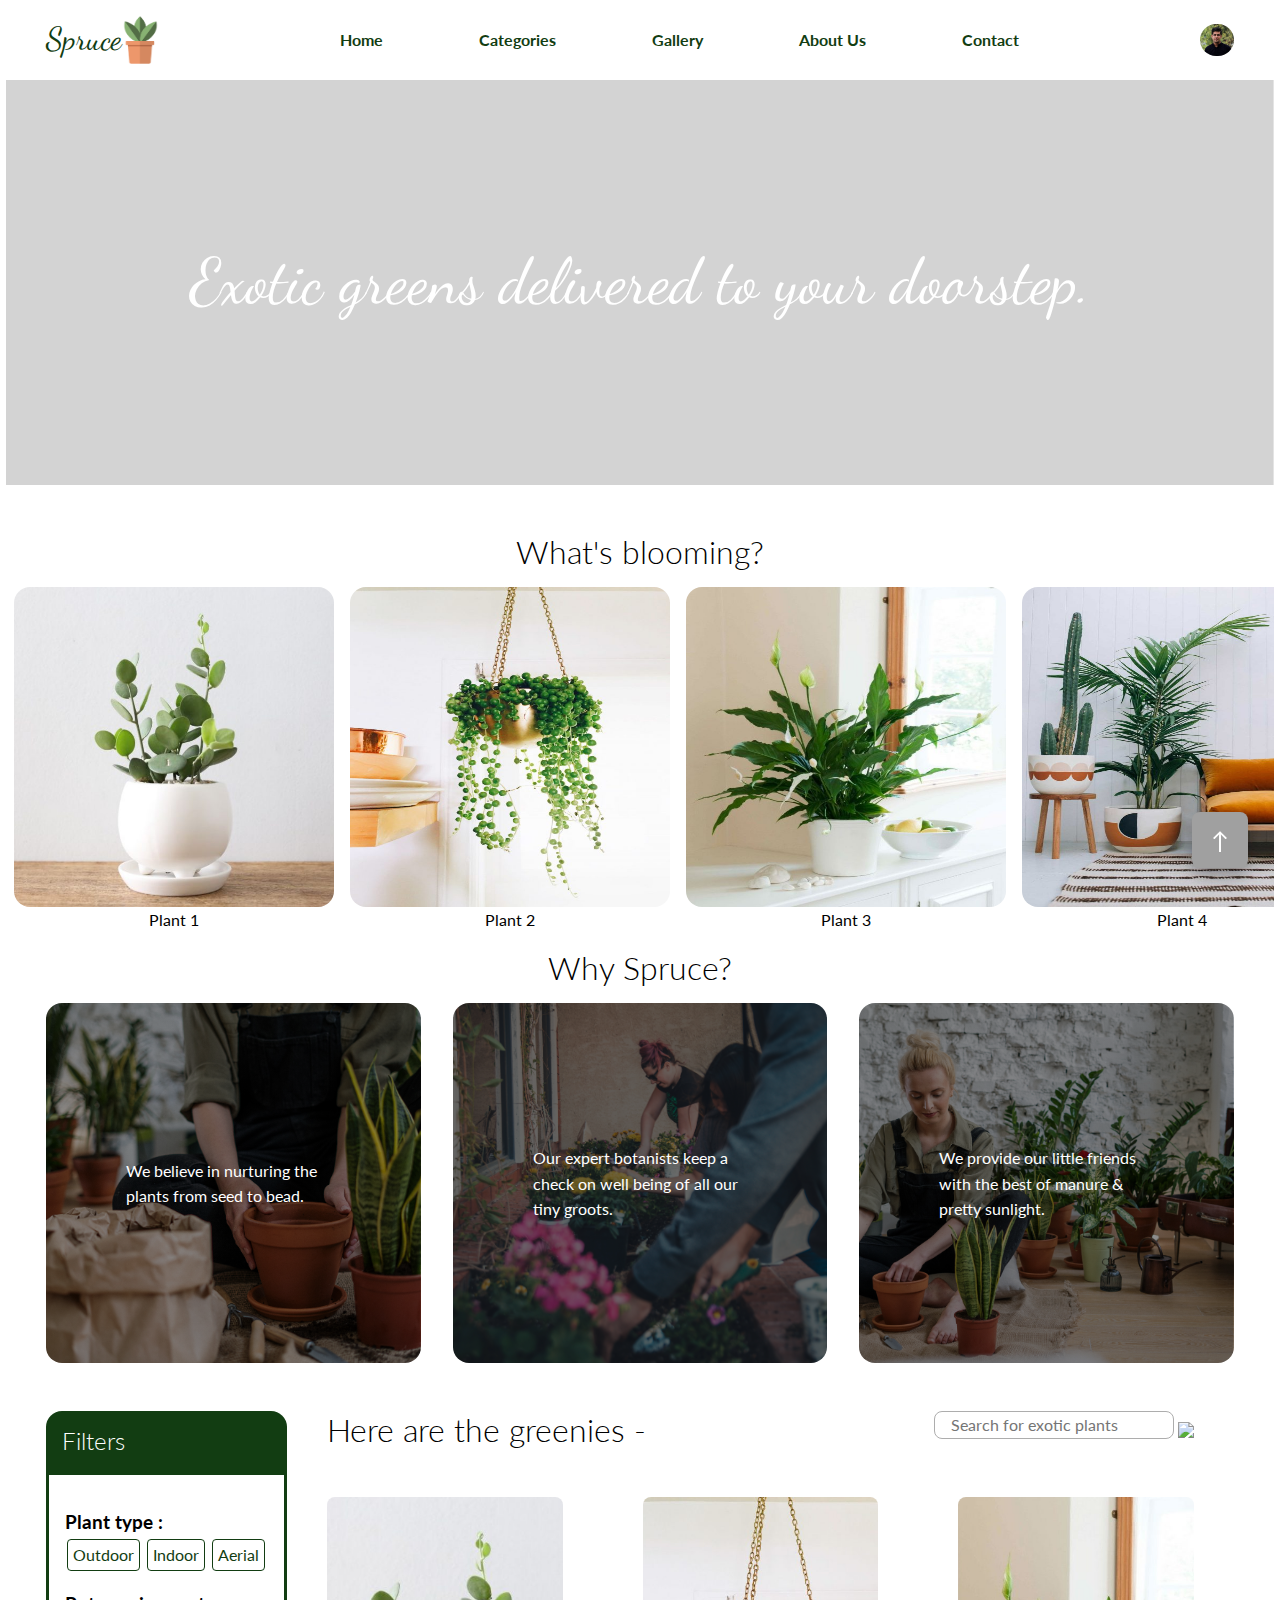
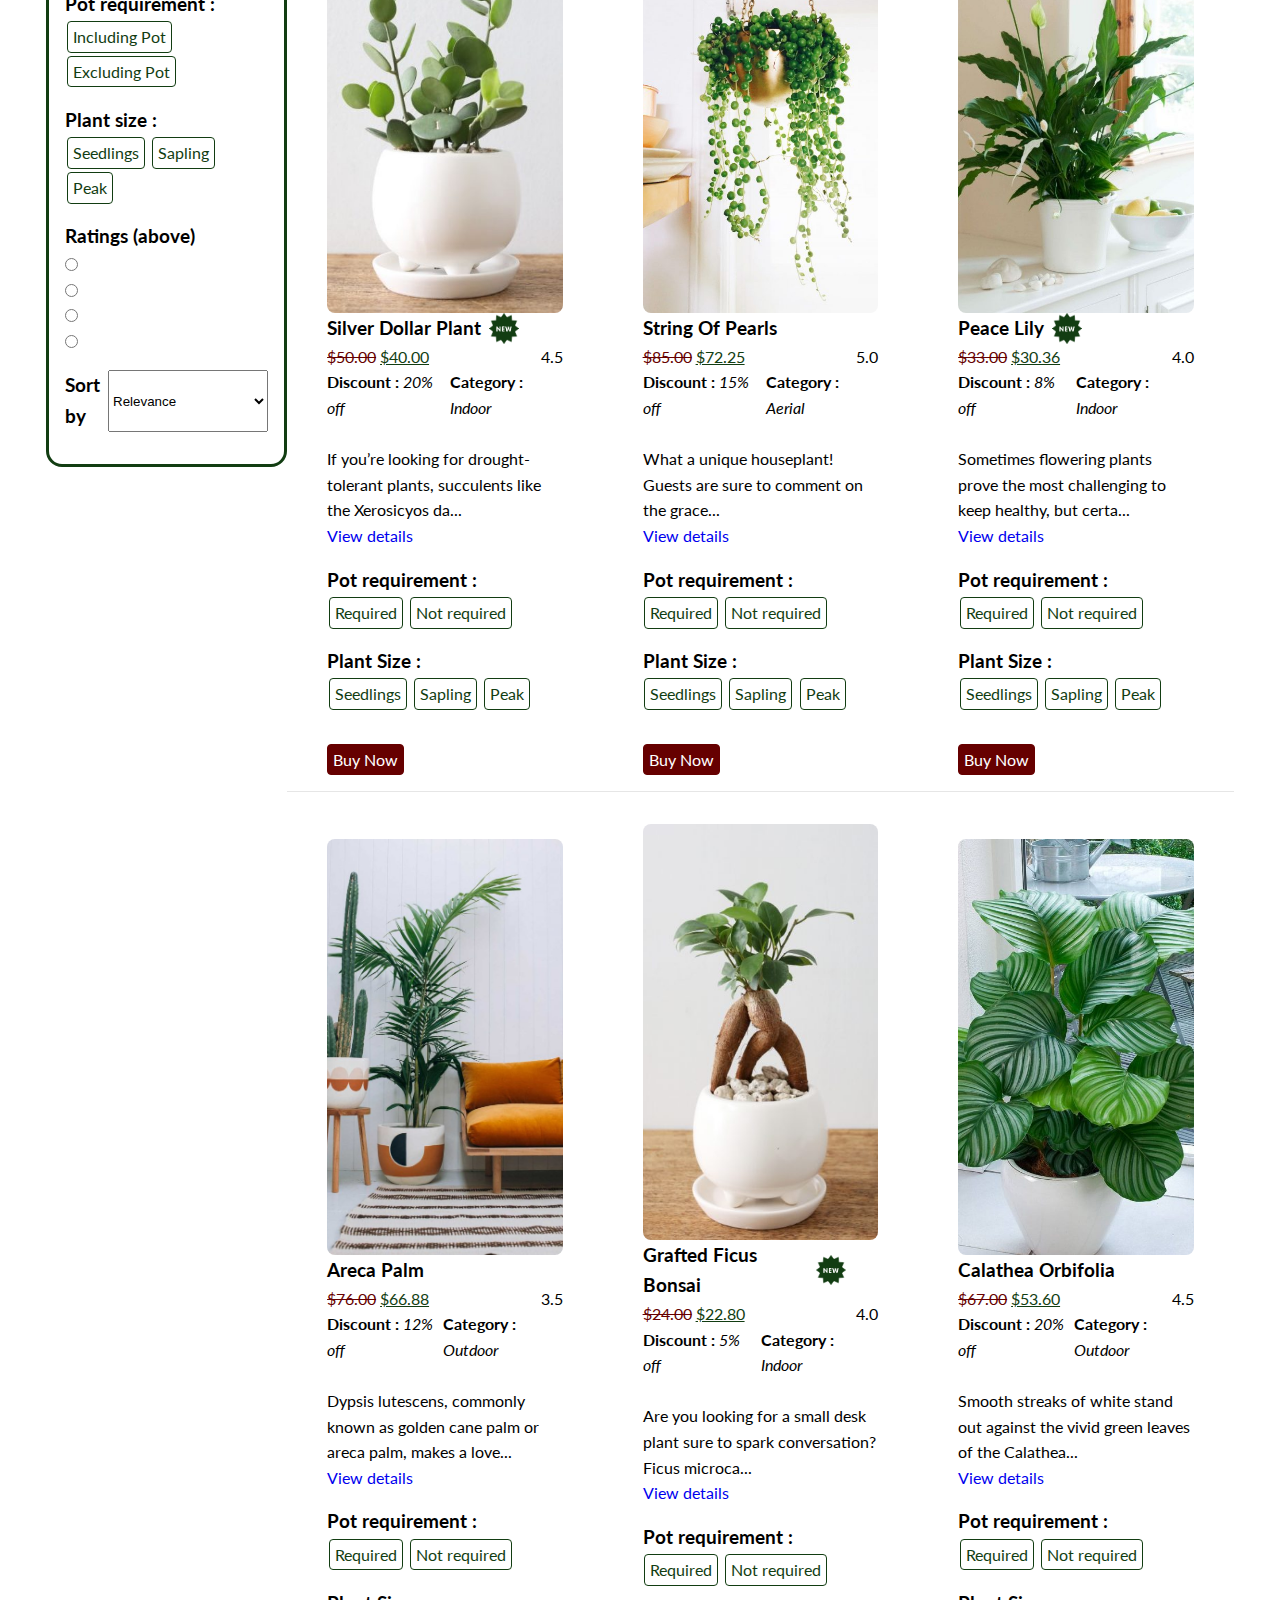
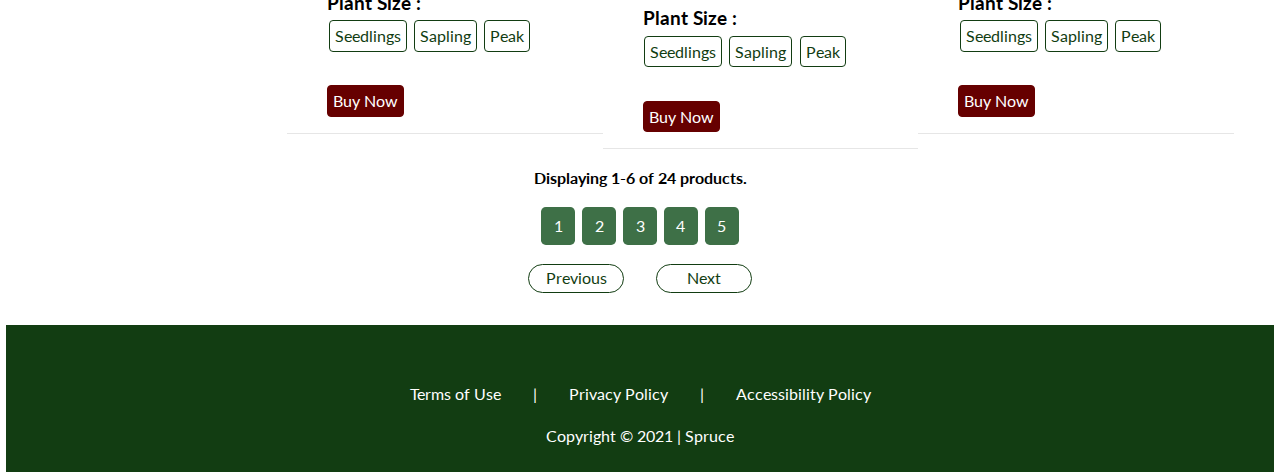
==== commit 0eecdb16: "UI ENHANCEMENT : Set the color in root variables & improved UI of elements." ====
--- a/index.html
+++ b/index.html
@@ -117,7 +117,7 @@
 
     <section class="trending">
 
-      <h2 class="subheading">What's blooming?</h2>
+      <h2 class="subheading text-center">What's blooming?</h2>
 
       <header class="trending-products">
         <article class="trending-product flex">
@@ -164,9 +164,9 @@
 
     </section>
 
-    <section class="highlights">
-
-      <h2 class="subheading">Why Spruce?</h2>
+    <section class="highlights container">
+
+      <h2 class="subheading text-center">Why Spruce?</h2>
 
       <div class="grid">
 
@@ -188,7 +188,7 @@
 
     <!-- Filtering product form -->
 
-    <div class="section-product-and-filters">
+    <div class="section-product-and-filters container">
 
       <section class="display-filters">
 
@@ -406,9 +406,10 @@
               <br>
 
               <p>
-                If you’re looking for drought-tolerant plants, succulents like the Xerosicyos da <a href="#">View
-                  details</a>
+                If you’re looking for drought-tolerant plants, succulents like the Xerosicyos da...
               </p>
+
+              <a href="#">View details</a>
 
             </header>
 
@@ -512,8 +513,10 @@
               <br>
 
               <p>
-                What a unique houseplant! Guests are sure to comment on the grace <a href="#">View details</a>
+                What a unique houseplant! Guests are sure to comment on the grace...
               </p>
+
+              <a href="#">View details</a>
 
             </header>
 
@@ -622,9 +625,10 @@
               <br>
 
               <p>
-                Sometimes flowering plants prove the most challenging to keep healthy, but certa <a href="#">View
-                  details</a>
+                Sometimes flowering plants prove the most challenging to keep healthy, but certa...
               </p>
+
+              <a href="#">View details</a>
 
             </header>
 
@@ -725,10 +729,13 @@
                 <span><strong>Category : </strong> <em>Outdoor</em></span>
               </div>
 
+              <br>
+
               <p>
-                Dypsis lutescens, commonly known as golden cane palm or areca palm, makes a love <a href="#">View
-                  details</a>
+                Dypsis lutescens, commonly known as golden cane palm or areca palm, makes a love...
               </p>
+
+              <a href="#">View details</a>
 
             </header>
 
@@ -834,10 +841,13 @@
                 <span><strong>Category : </strong> <em>Indoor</em></span>
               </div>
 
+              <br>
+
               <p>
-                Are you looking for a small desk plant sure to spark conversation? Ficus microca <a href="#">View
-                  details</a>
+                Are you looking for a small desk plant sure to spark conversation? Ficus microca...
               </p>
+
+              <a href="#">View details</a>
 
             </header>
 
@@ -938,10 +948,13 @@
                 <span><strong>Category : </strong> <em>Outdoor</em></span>
               </div>
 
+              <br>
+
               <p>
-                Smooth streaks of white stand out against the vivid green leaves of the Calathea <a href="#">View
-                  details</a>
+                Smooth streaks of white stand out against the vivid green leaves of the Calathea...
               </p>
+
+              <a href="#">View details</a>
 
             </header>
 
--- a/css/style.css
+++ b/css/style.css
@@ -1,4 +1,11 @@
 /* ------------------------- Section HEADER ----------------------- */
+.container {
+  max-width: 400px;
+  margin: 0 auto;
+  overflow: auto;
+  padding: 0 15px;
+}
+
 .page-header {
   justify-content: space-between;
   height: 3em;
@@ -9,7 +16,7 @@
 }
 
 .page-header-webview a {
-  color: rgb(18, 61, 18);
+  color: var(--color-primary);
 }
 
 .header-webview-nav a{
@@ -87,7 +94,7 @@
   padding: 8px 8px 8px 32px;
   text-decoration: none;
   font-size: 25px;
-  color: #fff;
+  color: var(--color-light);
   display: block;
   transition: 0.3s;
 }
@@ -105,7 +112,7 @@
 }
 
 .separator {
-  border-top: 1px solid rgba(175, 175, 175, 0.171);
+  border-top: 1px solid var(--color-primary);
   width: 80%;
   margin: 0 auto;
 }
@@ -128,7 +135,7 @@
   ),url(../img/hero.jpg);
   background-size: cover; 
   background-position: center;
-  color: #fff;
+  color: var(--color-light);
   text-align: center;
   padding: 8rem 0;
 }
@@ -181,7 +188,7 @@
   background-size: cover; 
   background-position: center;
   border-radius: 1rem;
-  color: #fff;
+  color: var(--color-light);
   padding: 0em 2em;
   display: grid;
   align-items: center;
@@ -196,7 +203,7 @@
   background-size: cover; 
   background-position: center;
   border-radius: 1rem;
-  color: #fff;
+  color: var(--color-light);
   padding: 0em 2em;
   display: grid;
   align-items: center;
@@ -211,7 +218,7 @@
   background-size: cover; 
   background-position: center;
   border-radius: 1rem;
-  color: #fff;
+  color: var(--color-light);
   padding: 0em 2em;
   display: grid;
   align-items: center;
@@ -221,10 +228,6 @@
 
 
 /* ------------------------ Section FILTERS ----------------------- */
-.product-filters {
-  justify-content: start;
-}
-
 .filter-options {
   display: none;
 }
@@ -254,18 +257,19 @@
   cursor: pointer;
   display: inline-block;
   background-color: transparent;
-  border: 1px solid rgb(4, 90, 4);
+  border: 1px solid var(--color-primary);
   border-radius: 4px;
   padding: 2px 5px;
-  color:rgb(4, 90, 4);
+  color: var(--color-primary);
+  margin: 0.1em;  
 }
 
 .filter-plant-types input:checked + label,
 .filter-pot-requirement input:checked + label,
 .filter-plant-size input:checked + label
 {
-  background-color:rgb(4, 90, 4);
-  color: #fff;
+  background-color: var(--color-primary);
+  color: var(--color-light);
 }
 
 .fa-sliders-h {
@@ -276,7 +280,7 @@
 .far fa-star,
 .fa-star-half-alt
  {
-  color: goldenrod;
+  color: var(--color-warning);
 }
 /* ---------------------------------------------------------------- */
 
@@ -290,6 +294,7 @@
 .results .grid {
   display: grid;
   grid-template-columns: 1fr;
+  row-gap: 1em;
 }
 
 .results fieldset {
@@ -303,6 +308,10 @@
   object-fit: cover;
 }
 
+.products-list {
+  margin-top: 1em;
+}
+
 .product-title-icons {
   justify-content: space-between;
 }
@@ -321,18 +330,18 @@
 }
 
 .fa-shopping-cart {
-  color: rgb(4, 90, 4);
+  color: var(--color-primary);
 }
 .fa-heart {
-  color: maroon;
+  color: var(--color-danger);
 }
 
 del {
-  color: maroon;
+  color: var(--color-danger);
 }
 
 ins {
-  color: rgb(4, 90, 4);
+  color: var(--color-primary);
 }
 
 .pot-fields input,
@@ -360,27 +369,28 @@
   cursor: pointer;
   display: inline-block;
   background-color: transparent;
-  border: 1px solid rgb(4, 90, 4);
+  border: 1px solid var(--color-primary);
   border-radius: 4px;
   padding: 2px 5px;
-  color:rgb(4, 90, 4);
+  color: var(--color-primary);
+  margin: 0.1em;  
 }
 
 .pot-fields input:checked + label,
 .size-fields input:checked + label
 {
-  background-color:rgb(4, 90, 4);
-  color: #fff;
+  background-color: var(--color-primary);
+  color: var(--color-light);
 }
 
 .button-buy {
   cursor: pointer;
   display: inline-block;
-  background-color:  maroon;
-  border: 1px solid maroon;
+  background-color:  var(--color-danger);
+  border: 1px solid var(--color-danger);
   border-radius: 4px;
   padding: 2px 5px;
-  color: #fff;
+  color: var(--color-light);
 }
 
 .results .grid{
@@ -391,20 +401,24 @@
 
 
 /* ----------------------- Section PAGINATION --------------------- */
+.pagination {
+  margin-top: 1em;
+}
+
 .pages {
   justify-content: center;
 }
 
 .pages > li {
   margin: calc(var(--pad-and-gap) / 2);
-  background-color: rgb(62, 112, 71);
+  background-color: var(--color-secondary);
   padding: 0.4rem 0.8rem;
   border-radius: 0.3rem;
   margin-top: 1rem;
 }
 
 .pages > li a {
-  color: #fff;
+  color: var(--color-light);
 }
 
 .buttons-prev-next {
@@ -414,8 +428,8 @@
 
 .buttons-prev-next a {
   background-color: transparent;
-  color: rgb(18, 61, 18);
-  border: 1px solid rgb(18, 61, 18);
+  color: var(--color-primary);
+  border: 1px solid var(--color-primary);
   border-radius: 1rem;
   height: 1.8rem;
   width: 6rem;
@@ -427,14 +441,14 @@
 
 /* ------------------------ Section FOOTER ------------------------ */
 .page-footer {
-  background-color: rgb(18, 61, 18);
-  color: #fff;
+  background-color: var(--color-primary);
+  color: var(--color-light);
   padding: 1em 0;
   margin-top: 1rem;
 }
 
 .page-footer a {
-  color: #fff;
+  color: var(--color-light);
 }
 
 .page-footer p {
@@ -445,7 +459,7 @@
 .legal {
   display: flex;
   justify-content: center;
-  margin-top: 1rem;
+  margin-top: 1em;
 }
 
 .social > li {
@@ -464,7 +478,7 @@
   height: 3.5rem; 
   width: 3.5rem; 
   background-color: rgb(160, 160, 160); 
-  color: #fff; 
+  color: var(--color-light); 
   border-radius: 0.5rem; 
   position: fixed; 
   bottom: 2rem; 
--- a/css/media-queries.css
+++ b/css/media-queries.css
@@ -76,10 +76,15 @@
 
     .results .grid {
         display: grid;
+        row-gap: 1em;
         grid-template-rows: repeat(2, 1fr);
     }
 
     /* PAGINATION */
+    .pagination {
+        margin-top: 1em;
+    }
+
     .buttons-prev-next {
         justify-content: center;
     }
@@ -113,6 +118,13 @@
 
 /* Medium devices (landscape tablets, 768px and up) */
 @media only screen and (min-width: 768px) {
+
+    .container {
+        max-width: 700px;
+        margin: 0 auto;
+        overflow: auto;
+        padding: 0 20px;
+    }
 
      /* HEADER */
      .page-header {
@@ -128,6 +140,10 @@
         height: 2.4em;
         width: 1.8em;
     }
+
+    .side-bar a {
+        font-size: 1.2em;
+      }
       
 
     /* HERO */
@@ -189,10 +205,15 @@
 
     .results .grid {
         display: grid;
+        row-gap: 1em;
         grid-template-columns: repeat(2, 1fr);
     }
 
     /* PAGINATION */
+    .pagination {
+        margin-top: 1em;
+    }
+
     .buttons-prev-next {
         justify-content: center;
     }
@@ -226,6 +247,13 @@
 
 /* Large devices (laptops/desktops, 992px and up) */
 @media only screen and (min-width: 992px) {
+
+    .container {
+        max-width: 1000px;
+        margin: 0 auto;
+        overflow: auto;
+        padding: 0 40px;
+    }
 
     .page-header {
         display: none;
@@ -324,6 +352,21 @@
 
     .filter-options {
         display: block;
+    }
+
+    .product-filters {
+        justify-content: start;
+        background-color: var(--color-primary);
+        color: var(--color-light);
+        border-radius: 1em 1em 0em 0em;
+        padding: 0 1em;
+        margin-top: 1em;
+        }
+        
+    .filters {
+        border: 0.2em solid var(--color-primary);
+        border-radius: 0em 0em 1em 1em;
+        padding: 2em 1em;
     }
 
     .product img {
@@ -345,10 +388,15 @@
 
     .results .grid {
         display: grid;
+        row-gap: 1em;
         grid-template-columns: repeat(2, 1fr);
     }
 
     /* PAGINATION */
+    .pagination {
+        margin-top: 1em;
+    }
+
     .buttons-prev-next {
         justify-content: center;
     }
@@ -378,6 +426,13 @@
 
 /* Extra large devices (large laptops and desktops, 1200px and up) */
 @media only screen and (min-width: 1200px) {
+
+    .container {
+        max-width: 1600px;
+        margin: 0 auto;
+        overflow: auto;
+        padding: 0 40px;
+    }
 
     .page-header {
         display: none;
@@ -464,7 +519,6 @@
     }
 
     /* PRODUCTS */
-
     .section-product-and-filters {
         display: grid;
         grid-template-columns: repeat(5, 1fr);
@@ -473,6 +527,21 @@
 
     .button-filters {
         display: none;
+    }
+
+    .product-filters {
+        justify-content: start;
+        background-color: var(--color-primary);
+        color: var(--color-light);
+        border-radius: 1em 1em 0em 0em;
+        padding: 0 1em;
+        margin-top: 1em;
+        }
+        
+    .filters {
+        border: 0.2em solid var(--color-primary);
+        border-radius: 0em 0em 1em 1em;
+        padding: 2em 1em;
     }
 
     .filter-options {
@@ -498,10 +567,15 @@
 
     .results .grid {
         display: grid;
+        row-gap: 1em;
         grid-template-columns: repeat(3, 1fr);
     }
 
     /* PAGINATION */
+    .pagination {
+        margin-top: 1em;
+    }
+
     .buttons-prev-next {
         justify-content: center;
     }
@@ -511,6 +585,10 @@
     }
 
     /* FOOTER */
+    .page-footer {
+        padding: 1.5em 0;
+    }
+
     .legal > li {
         padding: 0 1rem;
     }
@@ -531,6 +609,13 @@
 
 /* For full HD display & above */
 @media only screen and (min-width: 1920px) {
+
+    .container {
+        max-width: 2200px;
+        margin: 0 auto;
+        overflow: auto;
+        padding: 0 40px;
+    }
 
     .page-header {
         display: none;
@@ -631,6 +716,21 @@
 
     .filter-options {
         display: block;
+    }
+
+    .product-filters {
+        justify-content: start;
+        background-color: var(--color-primary);
+        color: var(--color-light);
+        border-radius: 1em 1em 0em 0em;
+        padding: 0 1em;
+        margin-top: 1em;
+        }
+        
+    .filters {
+        border: 0.2em solid var(--color-primary);
+        border-radius: 0em 0em 1em 1em;
+        padding: 2em 1em;
     }
 
     .product img {
@@ -652,10 +752,15 @@
 
     .results .grid {
         display: grid;
+        row-gap: 1em;
         grid-template-columns: repeat(3, 1fr);
     }
 
     /* PAGINATION */
+    .pagination {
+        margin-top: 1em;
+    }
+
     .buttons-prev-next {
         justify-content: center;
     }
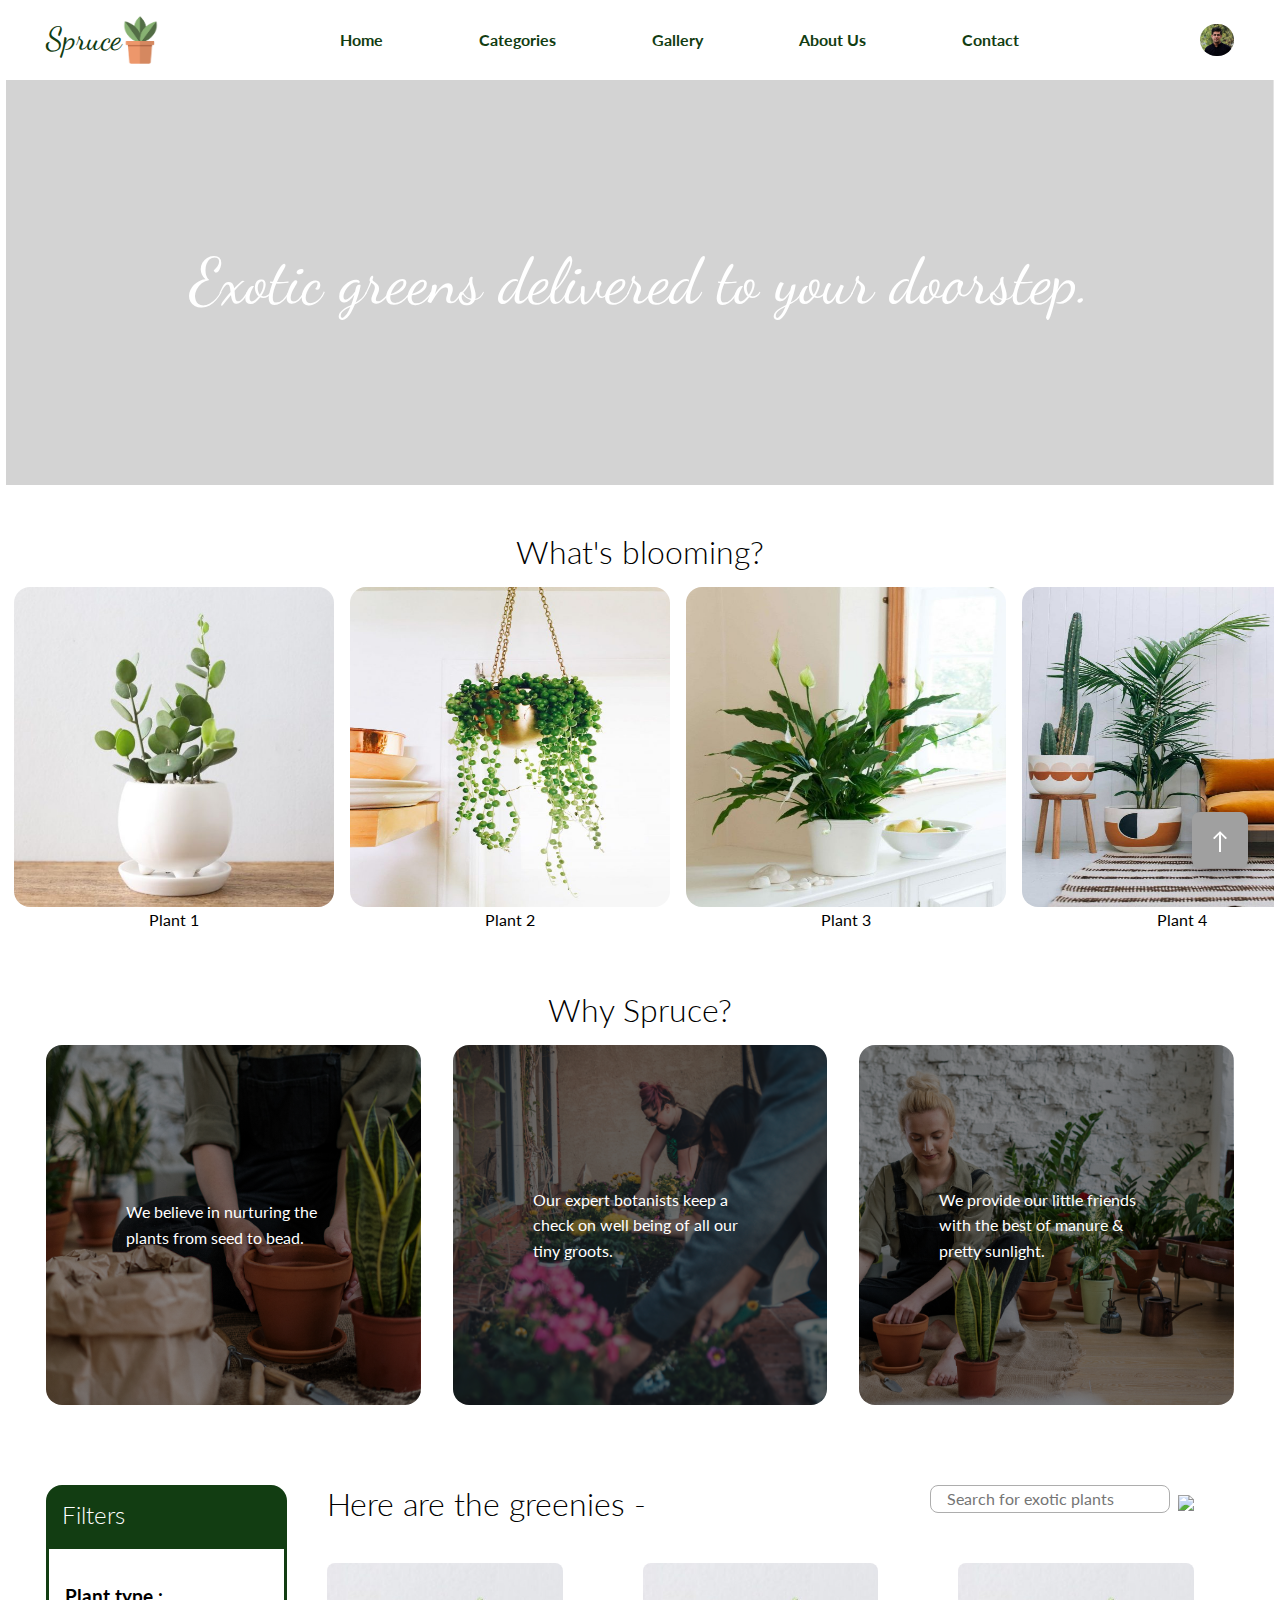
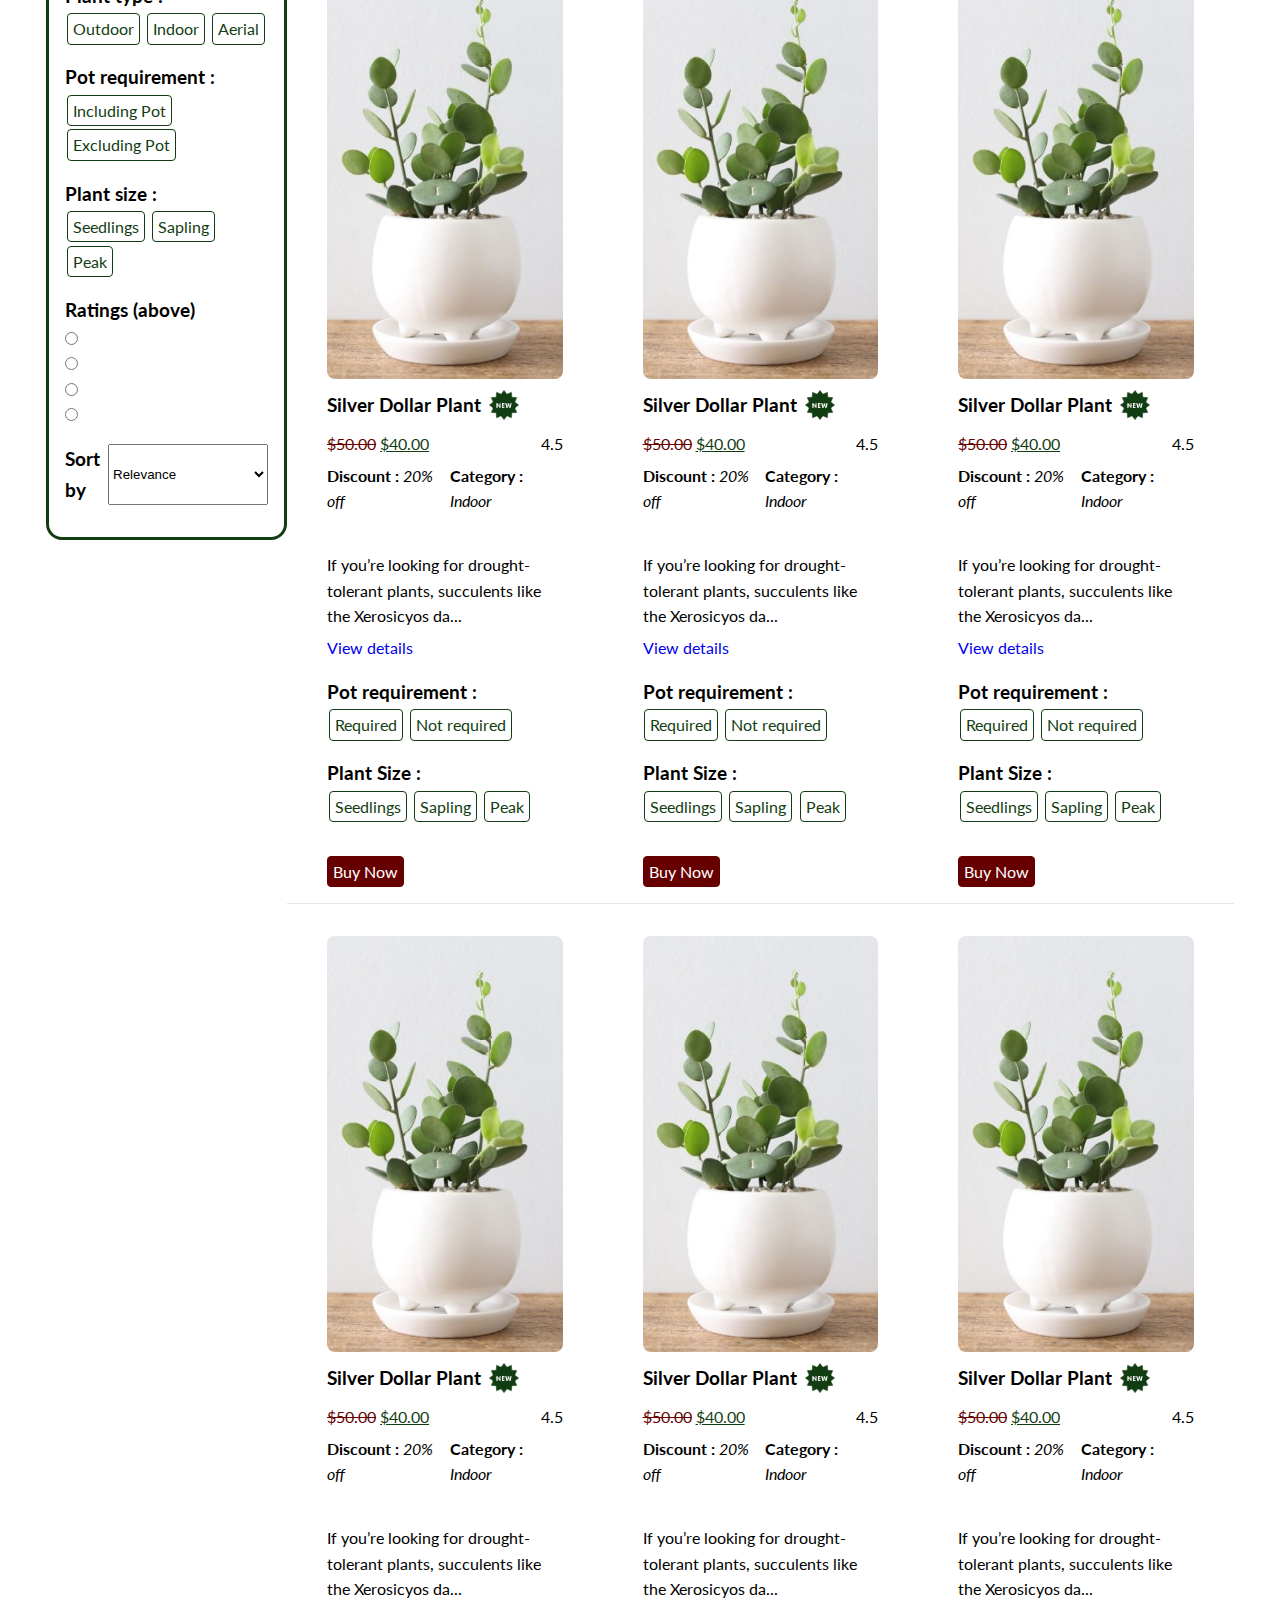
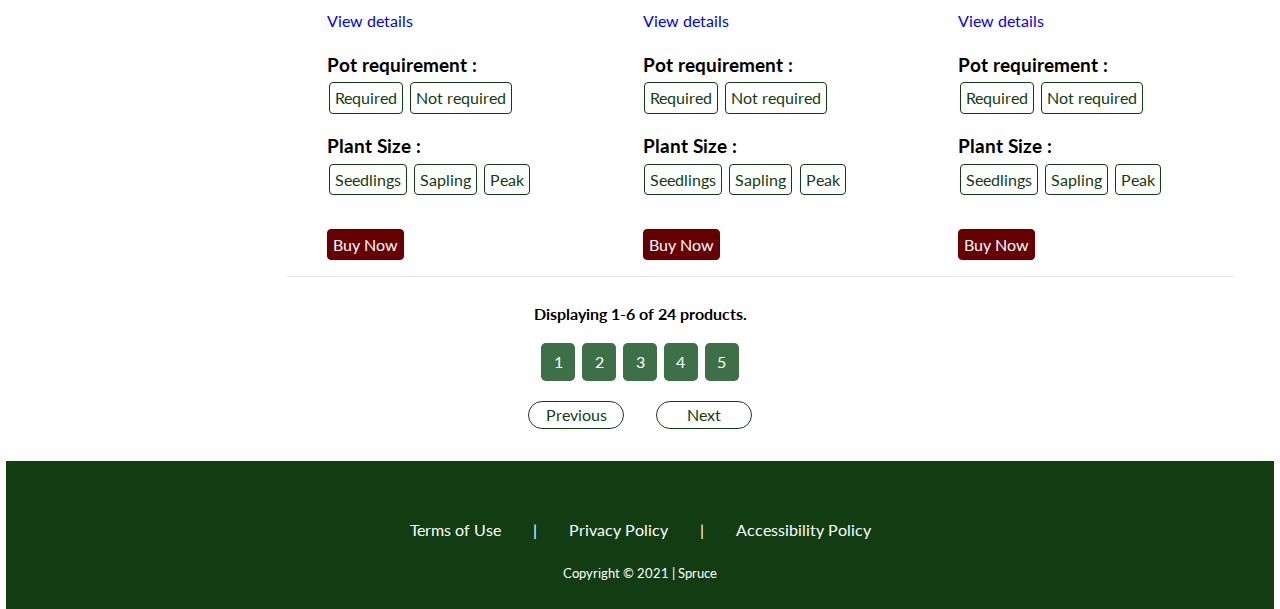
==== commit 47071fb1: "ACCESSIBILITY : Converted the normal HTML tags into semantic tags." ====
--- a/index.html
+++ b/index.html
@@ -18,17 +18,19 @@
 
 <body>
 
-  <div class="side-bar">
-
-    <div class="sidebar-title">
-
-      <a href="index.html" class="sidebar-logo">
-        Spruce <img src="img/logo.png" style="height: 2rem; width: 1.5rem;" alt="Spruce Logo">
-      </a>
+  <aside class="side-bar">
+
+    <article class="sidebar-title">
+
+      <figure>
+        <a href="index.html" class="sidebar-logo">
+          Spruce <img src="img/logo.png" style="height: 2rem; width: 1.5rem;" alt="Spruce Logo">
+        </a>
+      </figure>
 
       <a href="javascript:void(0)" class="menu-close">&times;</a>
 
-    </div>
+    </article>
 
     <nav aria-label="Primary" class="navigation">
 
@@ -57,42 +59,32 @@
 
       </ul>
 
-      <!-- Additional links -->
-
     </nav>
 
-  </div>
+  </aside>
 
   <header class="page-header container flex">
 
-    <button type="button" class="menu-bar">
+    <figure class="menu-bar">
       <i class="fas fa-bars"></i>
-    </button>
-
-    <!-- <a href="index.html" class="logo">
-      Spruce <img src="img/logo.png" alt="Spruce Logo">
-    </a> -->
-
-    <div class="logo-container">
+    </figure>
+
+    <figure class="logo-container">
       <a href="index.html" class="logo">Spruce</a>
       <img src="img/logo.png" alt="Site Logo">
-    </div>
-
-    <span class="user-settings"><img class="user-image" src="img/user.jpg" alt=""></button>
-    </span>
+    </figure>
+
+    <figure class="user-settings"><img class="user-image" src="img/user.jpg" alt=""></button>
+    </figure>
 
   </header>
 
-  <div id="page-header-webview" class="page-header-webview container">
-
-    <div class="logo-container">
+  <header id="page-header-webview" class="page-header-webview container">
+
+    <figure class="logo-container">
       <a href="index.html" class="logo">Spruce</a>
       <img src="img/logo.png" alt="Site Logo">
-    </div>
-
-    <!-- <a href="index.html" class="logo">
-      Spruce <img src="img/logo.png" style="height: 2rem; width: 1.5rem;" alt="Spruce Logo">
-    </a> -->
+    </figure>
 
     <nav class="header-webview-nav">
       <ul class="flex">
@@ -104,284 +96,295 @@
       </ul>
     </nav>
 
-    <span class="user-settings"><img class="user-image" src="img/user.jpg" alt=""></button>
-    </span>
-
-  </div>
+    <figure class="user-settings"><img class="user-image" src="img/user.jpg" alt=""></button>
+    </figure>
+
+  </header>
 
   <main class="products">
 
-    <header class="heading">
+    <section class="heading">
       <h1 class="container">Exotic greens delivered to your doorstep.</h1>
-    </header>
+    </section>
 
     <section class="trending">
 
-      <h2 class="subheading text-center">What's blooming?</h2>
-
-      <header class="trending-products">
-        <article class="trending-product flex">
+      <article>
+        <h2 class="subheading text-center">What's blooming?</h2>
+      </article>
+
+      <article class="trending-products">
+        <figure class="trending-product flex">
           <img src="img/plant1.jpg" alt="Plant" />
-          <p class="text-center">Plant 1</p>
+          <figcaption class="text-center">Plant 1</figcaption>
+        </figure>
+        <figure class="trending-product flex">
+          <img src="img/plant2.jpg" alt="Plant" />
+          <figcaption class="text-center">Plant 2</figcaption>
+        </figure>
+        <figure class="trending-product flex">
+          <img src="img/plant3.jpg" alt="Plant" />
+          <figcaption class="text-center">Plant 3</figcaption>
+        </figure>
+        <figure class="trending-product flex">
+          <img src="img/plant4.jpg" alt="Plant" />
+          <figcaption class="text-center">Plant 4</figcaption>
+        </figure>
+        <figure class="trending-product flex">
+          <img src="img/plant5.jpg" alt="Plant" />
+          <figcaption class="text-center">Plant 5</figcaption>
+        </figure>
+        <figure class="trending-product flex">
+          <img src="img/plant6.jpg" alt="Plant" />
+          <figcaption class="text-center">Plant 6</figcaption>
+        </figure>
+        <figure class="trending-product flex">
+          <img src="img/plant1.jpg" alt="Plant" />
+          <figcaption class="text-center">Plant 7</figcaption>
+        </figure>
+        <figure class="trending-product flex">
+          <img src="img/plant2.jpg" alt="Plant" />
+          <figcaption class="text-center">Plant 8</figcaption>
+        </figure>
+        <figure class="trending-product flex">
+          <img src="img/plant3.jpg" alt="Plant" />
+          <figcaption class="text-center">Plant 9</figcaption>
+        </figure>
+        <figure class="trending-product flex">
+          <img src="img/plant4.jpg" alt="Plant" />
+          <figcaption class="text-center">Plant 10</figcaption>>
+        </figure>
+      </article>
+
+    </section>
+
+    <section class="highlights container">
+
+      <article>
+        <h2 class="subheading text-center">Why Spruce?</h2>
+      </article>
+
+      <section class="grid">
+
+        <article class="highlight-1">
+          <p>We believe in nurturing the plants from seed to bead.</p>
         </article>
-        <article class="trending-product flex">
-          <img src="img/plant2.jpg" alt="Plant" />
-          <p class="text-center">Plant 2</p>
+
+        <article class="highlight-2">
+          <p>Our expert botanists keep a check on well being of all our tiny groots.</p>
         </article>
-        <article class="trending-product flex">
-          <img src="img/plant3.jpg" alt="Plant" />
-          <p class="text-center">Plant 3</p>
+
+        <article class="highlight-3">
+          <p>We provide our little friends with the best of manure & pretty sunlight.</p>
         </article>
-        <article class="trending-product flex">
-          <img src="img/plant4.jpg" alt="Plant" />
-          <p class="text-center">Plant 4</p>
+
+      </section>
+
+    </section>
+
+    <section class="section-product-and-filters container">
+
+      <section class="display-filters">
+
+        <article class="product-filters flex">
+          <h2>Filters</h2>
+          <figure class="button-filters"><i class="fas fa-sliders-h"></i></figure>
         </article>
-        <article class="trending-product flex">
-          <img src="img/plant5.jpg" alt="Plant" />
-          <p class="text-center">Plant 5</p>
+
+        <article>
+          <form class="filters">
+
+            <section class="filter-options">
+
+              <fieldset>
+
+                <legend>Plant type :</legend>
+
+                <nav>
+                  <ul class="filter-plant-types">
+
+                    <li>
+                      <input type="checkbox" name="type-filter" value="outdoor" id="filter-outdoor">
+                      <label for="filter-outdoor">Outdoor</label>
+                    </li>
+
+                    <li>
+                      <input type="checkbox" name="type-filter" value="indoor" id="filter-indoor">
+                      <label for="filter-indoor">Indoor</label>
+                    </li>
+
+                    <li>
+                      <input type="checkbox" name="type-filter" value="aerial" id="filter-aerial">
+                      <label for="filter-aerial">Aerial</label>
+                    </li>
+
+                  </ul>
+                </nav>
+
+              </fieldset>
+
+              <fieldset class="my-1">
+
+                <legend>Pot requirement :</legend>
+
+                <nav>
+                  <ul class="filter-pot-requirement">
+
+                    <li><input type="checkbox" name="req-filter" value="incl" id="filter-incl"> <label
+                        for="filter-incl">Including Pot</label></li>
+
+                    <li><input type="checkbox" name="req-filter" value="excl" id="filter-excl"> <label
+                        for="filter-excl">Excluding Pot</label></li>
+
+                  </ul>
+                </nav>
+
+              </fieldset>
+
+              <fieldset class="my-1">
+
+                <legend>Plant size :</legend>
+
+                <nav>
+                  <ol class="filter-plant-size">
+
+                    <li><input type="checkbox" name="size-filter" value="input-seed" id="filter-seed"> <label
+                        for="filter-seed">Seedlings</label></li>
+
+                    <li><input type="checkbox" name="size-filter" value="input-sapling" id="filter-sapling"> <label
+                        for="filter-sapling">Sapling</label></li>
+
+                    <li><input type="checkbox" name="size-filter" value="input-peak" id="filter-peak"> <label
+                        for="filter-peak">Peak</label></li>
+
+                  </ol>
+                </nav>
+
+              </fieldset>
+
+              <fieldset class="my-1">
+
+                <legend>Ratings (above)</legend>
+
+                <nav>
+                  <ol class="filter-list">
+
+                    <li>
+                      <input type="radio" name="rating" value="4" id="aboveFour">
+                      <label for="aboveFour">
+                        <i class="fas fa-star"></i>
+                        <i class="fas fa-star"></i>
+                        <i class="fas fa-star"></i>
+                        <i class="fas fa-star"></i>
+                        <i class="far fa-star"></i>
+                      </label>
+                    </li>
+
+                    <li>
+                      <input type="radio" name="rating" value="3" id="aboveThree">
+                      <label for="aboveThree">
+                        <i class="fas fa-star"></i>
+                        <i class="fas fa-star"></i>
+                        <i class="fas fa-star"></i>
+                        <i class="far fa-star"></i>
+                        <i class="far fa-star"></i>
+                      </label>
+                    </li>
+
+                    <li>
+                      <input type="radio" name="rating" value="2" id="aboveTwo">
+                      <label for="aboveTwo">
+                        <i class="fas fa-star"></i>
+                        <i class="fas fa-star"></i>
+                        <i class="far fa-star"></i>
+                        <i class="far fa-star"></i>
+                        <i class="far fa-star"></i>
+                      </label>
+                    </li>
+
+                    <li>
+                      <input type="radio" name="rating" value="1" id="aboveOne">
+                      <label for="aboveOne">
+                        <i class="fas fa-star"></i>
+                        <i class="far fa-star"></i>
+                        <i class="far fa-star"></i>
+                        <i class="far fa-star"></i>
+                        <i class="far fa-star"></i>
+                      </label>
+                    </li>
+
+                  </ol>
+                </nav>
+
+              </fieldset>
+
+              <fieldset>
+
+                <label class="label-sort" for="sort">Sort by</label>
+
+                <select name="sort" id="sort">
+
+                  <option value="relevance">Relevance</option>
+                  <option value="new-arrivals">Newest Arrivals</option>
+                  <option value="high-to-low">Price, lowest to highest</option>
+                  <option value="low-to-high">Price, highest to lowest</option>
+
+                </select>
+
+              </fieldset>
+
+            </section>
+
+          </form>
         </article>
-        <article class="trending-product flex">
-          <img src="img/plant6.jpg" alt="Plant" />
-          <p class="text-center">Plant 6</p>
+
+      </section>
+
+      <section class="results grid-span">
+
+        <article class="products-and-search">
+
+          <h2 class="subheading">Here are the greenies -</h2>
+
+          <section class="product-search">
+            <article class="search-box">
+              <input class="search-bar" type="text" placeholder="Search for exotic plants" name="search" class="search">
+              <figure class="button-search">
+                <img src="https://img.icons8.com/cotton/24/000000/search--v2.png">
+              </figure>
+            </article>
+          </section>
+
         </article>
-        <article class="trending-product flex">
-          <img src="img/plant1.jpg" alt="Plant" />
-          <p class="text-center">Plant 7</p>
-        </article>
-        <article class="trending-product flex">
-          <img src="img/plant2.jpg" alt="Plant" />
-          <p class="text-center">Plant 8</p>
-        </article>
-        <article class="trending-product flex">
-          <img src="img/plant3.jpg" alt="Plant" />
-          <p class="text-center">Plant 9</p>
-        </article>
-        <article class="trending-product flex">
-          <img src="img/plant4.jpg" alt="Plant" />
-          <p class="text-center">Plant 10</p>
-        </article>
-      </header>
-
-    </section>
-
-    <section class="highlights container">
-
-      <h2 class="subheading text-center">Why Spruce?</h2>
-
-      <div class="grid">
-
-        <div class="highlight-1">
-          <p>We believe in nurturing the plants from seed to bead.</p>
-        </div>
-
-        <div class="highlight-2">
-          <p>Our expert botanists keep a check on well being of all our tiny groots.</p>
-        </div>
-
-        <div class="highlight-3">
-          <p>We provide our little friends with the best of manure & pretty sunlight.</p>
-        </div>
-
-      </div>
-
-    </section>
-
-    <!-- Filtering product form -->
-
-    <div class="section-product-and-filters container">
-
-      <section class="display-filters">
-
-        <div class="product-filters flex">
-          <h2>Filters</h2>
-
-          <span class="button-filters"><i class="fas fa-sliders-h"></i></span>
-        </div>
-
-        <form class="filters">
-
-          <div class="filter-options">
-
-            <fieldset>
-
-              <legend>Plant type :</legend>
-
-              <ul class="filter-plant-types">
-
-                <li>
-                  <input type="checkbox" name="type-filter" value="outdoor" id="filter-outdoor">
-                  <label for="filter-outdoor">Outdoor</label>
-                </li>
-
-                <li>
-                  <input type="checkbox" name="type-filter" value="indoor" id="filter-indoor">
-                  <label for="filter-indoor">Indoor</label>
-                </li>
-
-                <li>
-                  <input type="checkbox" name="type-filter" value="aerial" id="filter-aerial">
-                  <label for="filter-aerial">Aerial</label>
-                </li>
-
-              </ul>
-
-            </fieldset>
-
-            <fieldset class="my-1">
-
-              <legend>Pot requirement :</legend>
-
-              <ul class="filter-pot-requirement">
-
-                <li><input type="checkbox" name="req-filter" value="incl" id="filter-incl"> <label
-                    for="filter-incl">Including Pot</label></li>
-
-                <li><input type="checkbox" name="req-filter" value="excl" id="filter-excl"> <label
-                    for="filter-excl">Excluding Pot</label></li>
-
-              </ul>
-
-            </fieldset>
-
-            <fieldset class="my-1">
-
-              <legend>Plant size :</legend>
-
-              <ol class="filter-plant-size">
-
-                <li><input type="checkbox" name="size-filter" value="input-seed" id="filter-seed"> <label
-                    for="filter-seed">Seedlings</label></li>
-
-                <li><input type="checkbox" name="size-filter" value="input-sapling" id="filter-sapling"> <label
-                    for="filter-sapling">Sapling</label></li>
-
-                <li><input type="checkbox" name="size-filter" value="input-peak" id="filter-peak"> <label
-                    for="filter-peak">Peak</label></li>
-
-              </ol>
-
-            </fieldset>
-
-            <fieldset class="my-1">
-
-              <legend>Ratings (above)</legend>
-
-              <ol class="filter-list">
-
-                <li>
-                  <input type="radio" name="rating" value="4" id="aboveFour">
-                  <label for="aboveFour">
-                    <i class="fas fa-star"></i>
-                    <i class="fas fa-star"></i>
-                    <i class="fas fa-star"></i>
-                    <i class="fas fa-star"></i>
-                    <i class="far fa-star"></i>
-                  </label>
-                </li>
-
-                <li>
-                  <input type="radio" name="rating" value="3" id="aboveThree">
-                  <label for="aboveThree">
-                    <i class="fas fa-star"></i>
-                    <i class="fas fa-star"></i>
-                    <i class="fas fa-star"></i>
-                    <i class="far fa-star"></i>
-                    <i class="far fa-star"></i>
-                  </label>
-                </li>
-
-                <li>
-                  <input type="radio" name="rating" value="2" id="aboveTwo">
-                  <label for="aboveTwo">
-                    <i class="fas fa-star"></i>
-                    <i class="fas fa-star"></i>
-                    <i class="far fa-star"></i>
-                    <i class="far fa-star"></i>
-                    <i class="far fa-star"></i>
-                  </label>
-                </li>
-
-                <li>
-                  <input type="radio" name="rating" value="1" id="aboveOne">
-                  <label for="aboveOne">
-                    <i class="fas fa-star"></i>
-                    <i class="far fa-star"></i>
-                    <i class="far fa-star"></i>
-                    <i class="far fa-star"></i>
-                    <i class="far fa-star"></i>
-                  </label>
-                </li>
-
-              </ol>
-
-            </fieldset>
-
-            <fieldset>
-
-              <label class="label-sort" for="sort">Sort by</label>
-
-              <select name="sort" id="sort">
-
-                <option value="relevance">Relevance</option>
-                <option value="new-arrivals">Newest Arrivals</option>
-                <option value="high-to-low">Price, lowest to highest</option>
-                <option value="low-to-high">Price, highest to lowest</option>
-
-              </select>
-
-            </fieldset>
-
-          </div>
-
-        </form>
-
-      </section>
-
-      <section class="results grid-span">
-
-        <div class="products-and-search">
-          <h2 class="subheading">Here are the greenies -</h2>
-          <section class="product-search">
-
-            <div class="search-box">
-              <input class="search-bar" type="text" placeholder="Search for exotic plants" name="search" class="search">
-              <button class="button-search">
-                <img src="https://img.icons8.com/cotton/24/000000/search--v2.png">
-                <!-- <i class="fas fa-search"></i> -->
-              </button>
-            </div>
-
-
-          </section>
-        </div>
-
-        <!-- <div class="grid grid-1 grid-row-gap"> -->
-        <div class="grid products-list">
+
+        <section class="grid products-list">
 
           <!-- Product 1 -->
           <article class="product container my-1">
 
-            <header>
-
-              <img class="product-picture" src="img/plant1.jpg" alt="Silver Dollar Plant">
-
-              <div class="product-title-icons flex">
-
-                <div class="product-title-newflash flex">
+            <section>
+
+              <figure>
+                <img class="product-picture" src="img/plant1.jpg" alt="Silver Dollar Plant">
+              </figure>
+
+              <article class="product-title-icons flex">
+
+                <figure class="product-title-newflash flex">
 
                   <h3>Silver Dollar Plant</h3>
                   <img class="new-product-icon" src="img/new.png" alt="">
 
-                </div>
-
-                <div class="flex">
-                  <button type="button"><i class="fas fa-shopping-cart"></i></button>
-                  <button type="button"><i class="fas fa-heart"></i></button>
-                </div>
-
-              </div>
-
-              <div class="product-price-ratings flex">
+                </figure>
+
+                <article class="flex">
+                  <figure><i class="fas fa-shopping-cart"></i></figure>
+                  <figure><i class="fas fa-heart"></i></figure>
+                </article>
+
+              </article>
+
+              <article class="product-price-ratings flex">
 
                 <data value="40"><del>$50.00</del> <ins>$40.00</ins></data>
 
@@ -395,540 +398,118 @@
                   </dd>
                 </dl>
 
-              </div>
-
-              <div class="product-discount-category">
+              </article>
+
+              <article class="product-discount-category">
                 <span><strong>Discount : </strong> <em>20% off</em></span>
 
                 <span><strong>Category : </strong> <em>Indoor</em></span>
-              </div>
+              </article>
 
               <br>
 
-              <p>
-                If you’re looking for drought-tolerant plants, succulents like the Xerosicyos da...
-              </p>
-
-              <a href="#">View details</a>
-
-            </header>
-
-            <form>
-
-              <fieldset>
-
-                <legend>Pot requirement :</legend>
-
-                <ul class="pot-fields">
-
-                  <li>
-                    <input id="pot1-req" type="radio" name="pot-requirement" value="req">
-                    <label for="pot1-req">Required</label>
-                  </li>
-
-                  <li>
-                    <input id="pot1-not-req" type="radio" name="pot-requirement" value="not-req">
-                    <label for="pot1-not-req">Not required</label>
-                  </li>
-
-                </ul>
-
-              </fieldset>
-
-              <fieldset class="my-1">
-
-                <legend>Plant Size :</legend>
-
-                <ol class="size-fields">
-
-                  <li>
-                    <input id="pot1-size-1" type="radio" name="plant-size" value="seed">
-                    <label for="pot1-size-1">Seedlings</label>
-                  </li>
-
-                  <li>
-                    <input id="pot1-size-2" type="radio" name="plant-size" value="sapling">
-                    <label for="pot1-size-2">Sapling</label>
-                  </li>
-
-                  <li>
-                    <input id="pot1-size-3" type="radio" name="plant-size" value="peak">
-                    <label for="pot1-size-3">Peak</label>
-                  </li>
-
-                </ol>
-
-              </fieldset>
-
-              <fieldset>
-
-                <button class="button-buy my-1">Buy Now</button>
-
-              </fieldset>
-
-            </form>
+              <article>
+                <p>
+                  If you’re looking for drought-tolerant plants, succulents like the Xerosicyos da...
+                </p>
+              </article>
+
+              <article>
+                <a href="#">View details</a>
+              </article>
+
+            </section>
+
+            <section>
+
+              <form>
+
+                <fieldset>
+
+                  <legend>Pot requirement :</legend>
+
+                  <nav>
+                    <ul class="pot-fields">
+
+                      <li>
+                        <input id="pot1-req" type="radio" name="pot-requirement" value="req">
+                        <label for="pot1-req">Required</label>
+                      </li>
+
+                      <li>
+                        <input id="pot1-not-req" type="radio" name="pot-requirement" value="not-req">
+                        <label for="pot1-not-req">Not required</label>
+                      </li>
+
+                    </ul>
+                  </nav>
+
+                </fieldset>
+
+                <fieldset class="my-1">
+
+                  <legend>Plant Size :</legend>
+
+                  <nav>
+                    <ol class="size-fields">
+
+                      <li>
+                        <input id="pot1-size-1" type="radio" name="plant-size" value="seed">
+                        <label for="pot1-size-1">Seedlings</label>
+                      </li>
+
+                      <li>
+                        <input id="pot1-size-2" type="radio" name="plant-size" value="sapling">
+                        <label for="pot1-size-2">Sapling</label>
+                      </li>
+
+                      <li>
+                        <input id="pot1-size-3" type="radio" name="plant-size" value="peak">
+                        <label for="pot1-size-3">Peak</label>
+                      </li>
+
+                    </ol>
+                  </nav>
+
+                </fieldset>
+
+                <fieldset>
+                  <button class="button-buy my-1">Buy Now</button>
+                </fieldset>
+
+              </form>
+            </section>
 
           </article>
 
           <!-- Product 2 -->
           <article class="product container my-1">
 
-            <header>
-
-              <img src="img/plant2.jpg" alt="String Of Pearls">
-
-              <div class="product-title-icons flex">
-
-                <h3>String Of Pearls</h3>
-
-                <div class="flex">
-                  <button type="button"><i class="fas fa-shopping-cart"></i></button>
-                  <button type="button"><i class="fas fa-heart"></i></button>
-                </div>
-
-              </div>
-
-              <div class="product-price-ratings flex">
-
-                <data value="40"><del>$85.00</del> <ins>$72.25</ins></data>
-
-                <dl>
-                  <dd>5.0
-                    <i class="fas fa-star"></i>
-                    <i class="fas fa-star"></i>
-                    <i class="fas fa-star"></i>
-                    <i class="fas fa-star"></i>
-                    <i class="fas fa-star"></i>
-                  </dd>
-                </dl>
-
-              </div>
-
-              <div class="product-discount-category">
-                <span><strong>Discount : </strong> <em>15% off</em></span>
-
-                <span><strong>Category : </strong> <em>Aerial</em></span>
-              </div>
-
-              <br>
-
-              <p>
-                What a unique houseplant! Guests are sure to comment on the grace...
-              </p>
-
-              <a href="#">View details</a>
-
-            </header>
-
-            <form>
-
-              <fieldset>
-
-                <legend>Pot requirement :</legend>
-
-                <ul class="pot-fields">
-
-                  <li>
-                    <input id="pot2-req" type="radio" name="pot-requirement" value="req">
-                    <label for="pot2-req">Required</label>
-                  </li>
-
-                  <li>
-                    <input id="pot2-not-req" type="radio" name="pot-requirement" value="not-req">
-                    <label for="pot2-not-req">Not required</label>
-                  </li>
-
-                </ul>
-
-              </fieldset>
-
-              <fieldset class="my-1">
-
-                <legend>Plant Size :</legend>
-
-                <ol class="size-fields">
-
-                  <li>
-                    <input id="pot2-size-1" type="radio" name="plant-size" value="seed">
-                    <label for="pot2-size-1">Seedlings</label>
-                  </li>
-
-                  <li>
-                    <input id="pot2-size-2" type="radio" name="plant-size" value="sapling">
-                    <label for="pot2-size-2">Sapling</label>
-                  </li>
-
-                  <li>
-                    <input id="pot2-size-3" type="radio" name="plant-size" value="peak">
-                    <label for="pot2-size-3">Peak</label>
-                  </li>
-
-                </ol>
-
-              </fieldset>
-
-              <fieldset>
-
-                <button class="button-buy my-1">Buy Now</button>
-
-              </fieldset>
-
-            </form>
-
-          </article>
-
-          <!-- Product 3 -->
-          <article class="product container my-1">
-
-            <header>
-
-              <img src="img/plant3.jpg" alt="Peace Lily">
-
-              <div class="product-title-icons flex">
-
-                <div class="product-title-newflash flex">
-
-                  <h3>Peace Lily</h3>
+            <section>
+
+              <figure>
+                <img class="product-picture" src="img/plant1.jpg" alt="Silver Dollar Plant">
+              </figure>
+
+              <article class="product-title-icons flex">
+
+                <figure class="product-title-newflash flex">
+
+                  <h3>Silver Dollar Plant</h3>
                   <img class="new-product-icon" src="img/new.png" alt="">
 
-                </div>
-
-                <div class="flex">
-                  <button type="button"><i class="fas fa-shopping-cart"></i></button>
-                  <button type="button"><i class="fas fa-heart"></i></button>
-                </div>
-
-              </div>
-
-              <div class="product-price-ratings flex">
-
-                <data value="40"><del>$33.00</del> <ins>$30.36</ins></data>
-
-                <dl>
-                  <dd>4.0
-                    <i class="fas fa-star"></i>
-                    <i class="fas fa-star"></i>
-                    <i class="fas fa-star"></i>
-                    <i class="fas fa-star"></i>
-                    <i class="far fa-star"></i>
-                  </dd>
-                </dl>
-
-              </div>
-
-              <div class="product-discount-category">
-                <span><strong>Discount : </strong> <em>8% off</em></span>
-
-                <span><strong>Category : </strong> <em>Indoor</em></span>
-              </div>
-
-              <br>
-
-              <p>
-                Sometimes flowering plants prove the most challenging to keep healthy, but certa...
-              </p>
-
-              <a href="#">View details</a>
-
-            </header>
-
-            <form>
-
-              <fieldset>
-
-                <legend>Pot requirement :</legend>
-
-                <ul class="pot-fields">
-
-                  <li>
-                    <input id="pot3-req" type="radio" name="pot-requirement" value="req">
-                    <label for="pot3-req">Required</label>
-                  </li>
-
-                  <li>
-                    <input id="pot3-not-req" type="radio" name="pot-requirement" value="not-req">
-                    <label for="pot3-not-req">Not required</label>
-                  </li>
-
-                </ul>
-
-              </fieldset>
-
-              <fieldset class="my-1">
-
-                <legend>Plant Size :</legend>
-
-                <ol class="size-fields">
-
-                  <li>
-                    <input id="pot3-size-1" type="radio" name="plant-size" value="seed">
-                    <label for="pot3-size-1">Seedlings</label>
-                  </li>
-
-                  <li>
-                    <input id="pot3-size-2" type="radio" name="plant-size" value="sapling">
-                    <label for="pot3-size-2">Sapling</label>
-                  </li>
-
-                  <li>
-                    <input id="pot3-size-3" type="radio" name="plant-size" value="peak">
-                    <label for="pot3-size-3">Peak</label>
-                  </li>
-
-                </ol>
-
-              </fieldset>
-
-              <fieldset>
-
-                <button class="button-buy my-1">Buy Now</button>
-
-              </fieldset>
-
-            </form>
-
-          </article>
-
-          <!-- Product 4 -->
-          <article class="product container my-1">
-
-            <header>
-
-              <img src="img/plant4.jpg" alt="Areca Palm">
-
-              <div class="product-title-icons flex">
-
-                <h3>Areca Palm</h3>
-
-                <div class="flex">
-                  <button type="button"><i class="fas fa-shopping-cart"></i></button>
-                  <button type="button"><i class="fas fa-heart"></i></button>
-                </div>
-
-              </div>
-
-              <div class="product-price-ratings flex">
-
-                <data value="40"><del>$76.00</del> <ins>$66.88</ins></data>
-
-                <dl>
-                  <dd>3.5
-                    <i class="fas fa-star"></i>
-                    <i class="fas fa-star"></i>
-                    <i class="fas fa-star"></i>
-                    <i class="fas fa-star-half-alt"></i>
-                    <i class="far fa-star"></i>
-                  </dd>
-                </dl>
-
-              </div>
-
-              <div class="product-discount-category">
-                <span><strong>Discount : </strong> <em>12% off</em></span>
-
-                <span><strong>Category : </strong> <em>Outdoor</em></span>
-              </div>
-
-              <br>
-
-              <p>
-                Dypsis lutescens, commonly known as golden cane palm or areca palm, makes a love...
-              </p>
-
-              <a href="#">View details</a>
-
-            </header>
-
-            <form>
-
-              <fieldset>
-
-                <legend>Pot requirement :</legend>
-
-                <ul class="pot-fields">
-
-                  <li>
-                    <input id="pot4-req" type="radio" name="pot-requirement" value="req">
-                    <label for="pot4-req">Required</label>
-                  </li>
-
-                  <li>
-                    <input id="pot4-not-req" type="radio" name="pot-requirement" value="not-req">
-                    <label for="pot4-not-req">Not required</label>
-                  </li>
-
-                </ul>
-
-              </fieldset>
-
-              <fieldset class="my-1">
-
-                <legend>Plant Size :</legend>
-
-                <ol class="size-fields">
-
-                  <li>
-                    <input id="pot4-size-1" type="radio" name="plant-size" value="seed">
-                    <label for="pot4-size-1">Seedlings</label>
-                  </li>
-
-                  <li>
-                    <input id="pot4-size-2" type="radio" name="plant-size" value="sapling">
-                    <label for="pot4-size-2">Sapling</label>
-                  </li>
-
-                  <li>
-                    <input id="pot4-size-3" type="radio" name="plant-size" value="peak">
-                    <label for="pot4-size-3">Peak</label>
-                  </li>
-
-                </ol>
-
-              </fieldset>
-
-              <fieldset>
-
-                <button class="button-buy my-1">Buy Now</button>
-
-              </fieldset>
-
-            </form>
-
-          </article>
-
-          <!-- Product 5 -->
-          <article class="product container my-1">
-
-            <header>
-
-              <img src="img/plant5.jpg" alt="Grafted Ficus Bonsai">
-
-              <div class="product-title-icons flex">
-
-                <div class="product-title-newflash flex">
-
-                  <h3>Grafted Ficus Bonsai</h3>
-                  <img class="new-product-icon" src="img/new.png" alt="">
-
-                </div>
-
-                <div class="flex">
-                  <button type="button"><i class="fas fa-shopping-cart"></i></button>
-                  <button type="button"><i class="fas fa-heart"></i></button>
-                </div>
-
-              </div>
-
-              <div class="product-price-ratings flex">
-
-                <data value="40"><del>$24.00</del> <ins>$22.80</ins></data>
-
-                <dl>
-                  <dd>4.0
-                    <i class="fas fa-star"></i>
-                    <i class="fas fa-star"></i>
-                    <i class="fas fa-star"></i>
-                    <i class="fas fa-star"></i>
-                    <i class="far fa-star"></i>
-                  </dd>
-                </dl>
-
-              </div>
-
-              <div class="product-discount-category">
-                <span><strong>Discount : </strong> <em>5% off</em></span>
-
-                <span><strong>Category : </strong> <em>Indoor</em></span>
-              </div>
-
-              <br>
-
-              <p>
-                Are you looking for a small desk plant sure to spark conversation? Ficus microca...
-              </p>
-
-              <a href="#">View details</a>
-
-            </header>
-
-            <form>
-
-              <fieldset>
-
-                <legend>Pot requirement :</legend>
-
-                <ul class="pot-fields">
-
-                  <li>
-                    <input id="pot5-req" type="radio" name="pot-requirement" value="req">
-                    <label for="pot5-req">Required</label>
-                  </li>
-
-                  <li>
-                    <input id="pot5-not-req" type="radio" name="pot-requirement" value="not-req">
-                    <label for="pot5-not-req">Not required</label>
-                  </li>
-
-                </ul>
-
-              </fieldset>
-
-              <fieldset class="my-1">
-
-                <legend>Plant Size :</legend>
-
-                <ol class="size-fields">
-
-                  <li>
-                    <input id="pot5-size-1" type="radio" name="plant-size" value="seed">
-                    <label for="pot5-size-1">Seedlings</label>
-                  </li>
-
-                  <li>
-                    <input id="pot5-size-2" type="radio" name="plant-size" value="sapling">
-                    <label for="pot5-size-2">Sapling</label>
-                  </li>
-
-                  <li>
-                    <input id="pot5-size-3" type="radio" name="plant-size" value="peak">
-                    <label for="pot5-size-3">Peak</label>
-                  </li>
-
-                </ol>
-
-              </fieldset>
-
-              <fieldset>
-
-                <button class="button-buy my-1">Buy Now</button>
-
-              </fieldset>
-
-            </form>
-
-          </article>
-
-          <!-- Product 6 -->
-          <article class="product container my-1">
-
-            <header>
-
-              <img src="img/plant6.jpg" alt="Calathea Orbifolia">
-
-              <div class="product-title-icons flex">
-
-                <h3>Calathea Orbifolia</h3>
-
-                <div class="flex">
-                  <button type="button"><i class="fas fa-shopping-cart"></i></button>
-                  <button type="button"><i class="fas fa-heart"></i></button>
-                </div>
-
-              </div>
-
-              <div class="product-price-ratings flex">
-
-                <data value="40"><del>$67.00</del> <ins>$53.60</ins></data>
+                </figure>
+
+                <article class="flex">
+                  <figure><i class="fas fa-shopping-cart"></i></figure>
+                  <figure><i class="fas fa-heart"></i></figure>
+                </article>
+
+              </article>
+
+              <article class="product-price-ratings flex">
+
+                <data value="40"><del>$50.00</del> <ins>$40.00</ins></data>
 
                 <dl>
                   <dd>4.5
@@ -940,115 +521,624 @@
                   </dd>
                 </dl>
 
-              </div>
-
-              <div class="product-discount-category">
+              </article>
+
+              <article class="product-discount-category">
                 <span><strong>Discount : </strong> <em>20% off</em></span>
 
-                <span><strong>Category : </strong> <em>Outdoor</em></span>
-              </div>
+                <span><strong>Category : </strong> <em>Indoor</em></span>
+              </article>
 
               <br>
 
-              <p>
-                Smooth streaks of white stand out against the vivid green leaves of the Calathea...
-              </p>
-
-              <a href="#">View details</a>
-
-            </header>
-
-            <form>
-
-              <fieldset>
-
-                <legend>Pot requirement :</legend>
-
-                <ul class="pot-fields">
-
-                  <li>
-                    <input id="pot6-req" type="radio" name="pot-requirement" value="req">
-                    <label for="pot6-req">Required</label>
-                  </li>
-
-                  <li>
-                    <input id="pot6-not-req" type="radio" name="pot-requirement" value="not-req">
-                    <label for="pot6-not-req">Not required</label>
-                  </li>
-
-                </ul>
-
-              </fieldset>
-
-              <fieldset class="my-1">
-
-                <legend>Plant Size :</legend>
-
-                <ol class="size-fields">
-
-                  <li>
-                    <input id="pot6-size-1" type="radio" name="plant-size" value="seed">
-                    <label for="pot6-size-1">Seedlings</label>
-                  </li>
-
-                  <li>
-                    <input id="pot6-size-2" type="radio" name="plant-size" value="sapling">
-                    <label for="pot6-size-2">Sapling</label>
-                  </li>
-
-                  <li>
-                    <input id="pot6-size-3" type="radio" name="plant-size" value="peak">
-                    <label for="pot6-size-3">Peak</label>
-                  </li>
-
-                </ol>
-
-              </fieldset>
-
-              <fieldset>
-
-                <button class="button-buy my-1">Buy Now</button>
-
-              </fieldset>
-
-            </form>
+              <article>
+                <p>
+                  If you’re looking for drought-tolerant plants, succulents like the Xerosicyos da...
+                </p>
+              </article>
+
+              <article>
+                <a href="#">View details</a>
+              </article>
+
+            </section>
+
+            <section>
+
+              <form>
+
+                <fieldset>
+
+                  <legend>Pot requirement :</legend>
+
+                  <nav>
+                    <ul class="pot-fields">
+
+                      <li>
+                        <input id="pot1-req" type="radio" name="pot-requirement" value="req">
+                        <label for="pot1-req">Required</label>
+                      </li>
+
+                      <li>
+                        <input id="pot1-not-req" type="radio" name="pot-requirement" value="not-req">
+                        <label for="pot1-not-req">Not required</label>
+                      </li>
+
+                    </ul>
+                  </nav>
+
+                </fieldset>
+
+                <fieldset class="my-1">
+
+                  <legend>Plant Size :</legend>
+
+                  <nav>
+                    <ol class="size-fields">
+
+                      <li>
+                        <input id="pot1-size-1" type="radio" name="plant-size" value="seed">
+                        <label for="pot1-size-1">Seedlings</label>
+                      </li>
+
+                      <li>
+                        <input id="pot1-size-2" type="radio" name="plant-size" value="sapling">
+                        <label for="pot1-size-2">Sapling</label>
+                      </li>
+
+                      <li>
+                        <input id="pot1-size-3" type="radio" name="plant-size" value="peak">
+                        <label for="pot1-size-3">Peak</label>
+                      </li>
+
+                    </ol>
+                  </nav>
+
+                </fieldset>
+
+                <fieldset>
+                  <button class="button-buy my-1">Buy Now</button>
+                </fieldset>
+
+              </form>
+            </section>
 
           </article>
 
-        </div>
+          <!-- Product 3 -->
+          <article class="product container my-1">
+
+            <section>
+
+              <figure>
+                <img class="product-picture" src="img/plant1.jpg" alt="Silver Dollar Plant">
+              </figure>
+
+              <article class="product-title-icons flex">
+
+                <figure class="product-title-newflash flex">
+
+                  <h3>Silver Dollar Plant</h3>
+                  <img class="new-product-icon" src="img/new.png" alt="">
+
+                </figure>
+
+                <article class="flex">
+                  <figure><i class="fas fa-shopping-cart"></i></figure>
+                  <figure><i class="fas fa-heart"></i></figure>
+                </article>
+
+              </article>
+
+              <article class="product-price-ratings flex">
+
+                <data value="40"><del>$50.00</del> <ins>$40.00</ins></data>
+
+                <dl>
+                  <dd>4.5
+                    <i class="fas fa-star"></i>
+                    <i class="fas fa-star"></i>
+                    <i class="fas fa-star"></i>
+                    <i class="fas fa-star"></i>
+                    <i class="fas fa-star-half-alt"></i>
+                  </dd>
+                </dl>
+
+              </article>
+
+              <article class="product-discount-category">
+                <span><strong>Discount : </strong> <em>20% off</em></span>
+
+                <span><strong>Category : </strong> <em>Indoor</em></span>
+              </article>
+
+              <br>
+
+              <article>
+                <p>
+                  If you’re looking for drought-tolerant plants, succulents like the Xerosicyos da...
+                </p>
+              </article>
+
+              <article>
+                <a href="#">View details</a>
+              </article>
+
+            </section>
+
+            <section>
+
+              <form>
+
+                <fieldset>
+
+                  <legend>Pot requirement :</legend>
+
+                  <nav>
+                    <ul class="pot-fields">
+
+                      <li>
+                        <input id="pot1-req" type="radio" name="pot-requirement" value="req">
+                        <label for="pot1-req">Required</label>
+                      </li>
+
+                      <li>
+                        <input id="pot1-not-req" type="radio" name="pot-requirement" value="not-req">
+                        <label for="pot1-not-req">Not required</label>
+                      </li>
+
+                    </ul>
+                  </nav>
+
+                </fieldset>
+
+                <fieldset class="my-1">
+
+                  <legend>Plant Size :</legend>
+
+                  <nav>
+                    <ol class="size-fields">
+
+                      <li>
+                        <input id="pot1-size-1" type="radio" name="plant-size" value="seed">
+                        <label for="pot1-size-1">Seedlings</label>
+                      </li>
+
+                      <li>
+                        <input id="pot1-size-2" type="radio" name="plant-size" value="sapling">
+                        <label for="pot1-size-2">Sapling</label>
+                      </li>
+
+                      <li>
+                        <input id="pot1-size-3" type="radio" name="plant-size" value="peak">
+                        <label for="pot1-size-3">Peak</label>
+                      </li>
+
+                    </ol>
+                  </nav>
+
+                </fieldset>
+
+                <fieldset>
+                  <button class="button-buy my-1">Buy Now</button>
+                </fieldset>
+
+              </form>
+            </section>
+
+          </article>
+
+          <!-- Product 4 -->
+          <article class="product container my-1">
+
+            <section>
+
+              <figure>
+                <img class="product-picture" src="img/plant1.jpg" alt="Silver Dollar Plant">
+              </figure>
+
+              <article class="product-title-icons flex">
+
+                <figure class="product-title-newflash flex">
+
+                  <h3>Silver Dollar Plant</h3>
+                  <img class="new-product-icon" src="img/new.png" alt="">
+
+                </figure>
+
+                <article class="flex">
+                  <figure><i class="fas fa-shopping-cart"></i></figure>
+                  <figure><i class="fas fa-heart"></i></figure>
+                </article>
+
+              </article>
+
+              <article class="product-price-ratings flex">
+
+                <data value="40"><del>$50.00</del> <ins>$40.00</ins></data>
+
+                <dl>
+                  <dd>4.5
+                    <i class="fas fa-star"></i>
+                    <i class="fas fa-star"></i>
+                    <i class="fas fa-star"></i>
+                    <i class="fas fa-star"></i>
+                    <i class="fas fa-star-half-alt"></i>
+                  </dd>
+                </dl>
+
+              </article>
+
+              <article class="product-discount-category">
+                <span><strong>Discount : </strong> <em>20% off</em></span>
+
+                <span><strong>Category : </strong> <em>Indoor</em></span>
+              </article>
+
+              <br>
+
+              <article>
+                <p>
+                  If you’re looking for drought-tolerant plants, succulents like the Xerosicyos da...
+                </p>
+              </article>
+
+              <article>
+                <a href="#">View details</a>
+              </article>
+
+            </section>
+
+            <section>
+
+              <form>
+
+                <fieldset>
+
+                  <legend>Pot requirement :</legend>
+
+                  <nav>
+                    <ul class="pot-fields">
+
+                      <li>
+                        <input id="pot1-req" type="radio" name="pot-requirement" value="req">
+                        <label for="pot1-req">Required</label>
+                      </li>
+
+                      <li>
+                        <input id="pot1-not-req" type="radio" name="pot-requirement" value="not-req">
+                        <label for="pot1-not-req">Not required</label>
+                      </li>
+
+                    </ul>
+                  </nav>
+
+                </fieldset>
+
+                <fieldset class="my-1">
+
+                  <legend>Plant Size :</legend>
+
+                  <nav>
+                    <ol class="size-fields">
+
+                      <li>
+                        <input id="pot1-size-1" type="radio" name="plant-size" value="seed">
+                        <label for="pot1-size-1">Seedlings</label>
+                      </li>
+
+                      <li>
+                        <input id="pot1-size-2" type="radio" name="plant-size" value="sapling">
+                        <label for="pot1-size-2">Sapling</label>
+                      </li>
+
+                      <li>
+                        <input id="pot1-size-3" type="radio" name="plant-size" value="peak">
+                        <label for="pot1-size-3">Peak</label>
+                      </li>
+
+                    </ol>
+                  </nav>
+
+                </fieldset>
+
+                <fieldset>
+                  <button class="button-buy my-1">Buy Now</button>
+                </fieldset>
+
+              </form>
+            </section>
+
+          </article>
+
+          <!-- Product 5 -->
+          <article class="product container my-1">
+
+            <section>
+
+              <figure>
+                <img class="product-picture" src="img/plant1.jpg" alt="Silver Dollar Plant">
+              </figure>
+
+              <article class="product-title-icons flex">
+
+                <figure class="product-title-newflash flex">
+
+                  <h3>Silver Dollar Plant</h3>
+                  <img class="new-product-icon" src="img/new.png" alt="">
+
+                </figure>
+
+                <article class="flex">
+                  <figure><i class="fas fa-shopping-cart"></i></figure>
+                  <figure><i class="fas fa-heart"></i></figure>
+                </article>
+
+              </article>
+
+              <article class="product-price-ratings flex">
+
+                <data value="40"><del>$50.00</del> <ins>$40.00</ins></data>
+
+                <dl>
+                  <dd>4.5
+                    <i class="fas fa-star"></i>
+                    <i class="fas fa-star"></i>
+                    <i class="fas fa-star"></i>
+                    <i class="fas fa-star"></i>
+                    <i class="fas fa-star-half-alt"></i>
+                  </dd>
+                </dl>
+
+              </article>
+
+              <article class="product-discount-category">
+                <span><strong>Discount : </strong> <em>20% off</em></span>
+
+                <span><strong>Category : </strong> <em>Indoor</em></span>
+              </article>
+
+              <br>
+
+              <article>
+                <p>
+                  If you’re looking for drought-tolerant plants, succulents like the Xerosicyos da...
+                </p>
+              </article>
+
+              <article>
+                <a href="#">View details</a>
+              </article>
+
+            </section>
+
+            <section>
+
+              <form>
+
+                <fieldset>
+
+                  <legend>Pot requirement :</legend>
+
+                  <nav>
+                    <ul class="pot-fields">
+
+                      <li>
+                        <input id="pot1-req" type="radio" name="pot-requirement" value="req">
+                        <label for="pot1-req">Required</label>
+                      </li>
+
+                      <li>
+                        <input id="pot1-not-req" type="radio" name="pot-requirement" value="not-req">
+                        <label for="pot1-not-req">Not required</label>
+                      </li>
+
+                    </ul>
+                  </nav>
+
+                </fieldset>
+
+                <fieldset class="my-1">
+
+                  <legend>Plant Size :</legend>
+
+                  <nav>
+                    <ol class="size-fields">
+
+                      <li>
+                        <input id="pot1-size-1" type="radio" name="plant-size" value="seed">
+                        <label for="pot1-size-1">Seedlings</label>
+                      </li>
+
+                      <li>
+                        <input id="pot1-size-2" type="radio" name="plant-size" value="sapling">
+                        <label for="pot1-size-2">Sapling</label>
+                      </li>
+
+                      <li>
+                        <input id="pot1-size-3" type="radio" name="plant-size" value="peak">
+                        <label for="pot1-size-3">Peak</label>
+                      </li>
+
+                    </ol>
+                  </nav>
+
+                </fieldset>
+
+                <fieldset>
+                  <button class="button-buy my-1">Buy Now</button>
+                </fieldset>
+
+              </form>
+            </section>
+
+          </article>
+
+          <!-- Product 6 -->
+          <article class="product container my-1">
+
+            <section>
+
+              <figure>
+                <img class="product-picture" src="img/plant1.jpg" alt="Silver Dollar Plant">
+              </figure>
+
+              <article class="product-title-icons flex">
+
+                <figure class="product-title-newflash flex">
+
+                  <h3>Silver Dollar Plant</h3>
+                  <img class="new-product-icon" src="img/new.png" alt="">
+
+                </figure>
+
+                <article class="flex">
+                  <figure><i class="fas fa-shopping-cart"></i></figure>
+                  <figure><i class="fas fa-heart"></i></figure>
+                </article>
+
+              </article>
+
+              <article class="product-price-ratings flex">
+
+                <data value="40"><del>$50.00</del> <ins>$40.00</ins></data>
+
+                <dl>
+                  <dd>4.5
+                    <i class="fas fa-star"></i>
+                    <i class="fas fa-star"></i>
+                    <i class="fas fa-star"></i>
+                    <i class="fas fa-star"></i>
+                    <i class="fas fa-star-half-alt"></i>
+                  </dd>
+                </dl>
+
+              </article>
+
+              <article class="product-discount-category">
+                <span><strong>Discount : </strong> <em>20% off</em></span>
+
+                <span><strong>Category : </strong> <em>Indoor</em></span>
+              </article>
+
+              <br>
+
+              <article>
+                <p>
+                  If you’re looking for drought-tolerant plants, succulents like the Xerosicyos da...
+                </p>
+              </article>
+
+              <article>
+                <a href="#">View details</a>
+              </article>
+
+            </section>
+
+            <section>
+
+              <form>
+
+                <fieldset>
+
+                  <legend>Pot requirement :</legend>
+
+                  <nav>
+                    <ul class="pot-fields">
+
+                      <li>
+                        <input id="pot1-req" type="radio" name="pot-requirement" value="req">
+                        <label for="pot1-req">Required</label>
+                      </li>
+
+                      <li>
+                        <input id="pot1-not-req" type="radio" name="pot-requirement" value="not-req">
+                        <label for="pot1-not-req">Not required</label>
+                      </li>
+
+                    </ul>
+                  </nav>
+
+                </fieldset>
+
+                <fieldset class="my-1">
+
+                  <legend>Plant Size :</legend>
+
+                  <nav>
+                    <ol class="size-fields">
+
+                      <li>
+                        <input id="pot1-size-1" type="radio" name="plant-size" value="seed">
+                        <label for="pot1-size-1">Seedlings</label>
+                      </li>
+
+                      <li>
+                        <input id="pot1-size-2" type="radio" name="plant-size" value="sapling">
+                        <label for="pot1-size-2">Sapling</label>
+                      </li>
+
+                      <li>
+                        <input id="pot1-size-3" type="radio" name="plant-size" value="peak">
+                        <label for="pot1-size-3">Peak</label>
+                      </li>
+
+                    </ol>
+                  </nav>
+
+                </fieldset>
+
+                <fieldset>
+                  <button class="button-buy my-1">Buy Now</button>
+                </fieldset>
+
+              </form>
+            </section>
+
+          </article>
+
+        </section>
 
       </section>
 
-    </div>
-
-    <nav aria-label="Pagination" class="pagination text-center container">
-
-      <p><strong>Displaying 1-6 of 24 products.</strong></p>
-
-      <ol class="pages flex">
-        <li><a href="#" aria-label="Current Page, Page 1" aria-current="true">1</a></li>
-        <li><a href="#" aria-label="Page 2">2</a></li>
-        <li><a href="#" aria-label="Page 3">3</a></li>
-        <li><a href="#" aria-label="Page 4">4</a></li>
-        <li><a href="#" aria-label="Page 5">5</a></li>
-      </ol>
-
-      <div class="buttons-prev-next container">
-        <a href="#">Previous</a>
-        <a href="#">Next</a>
-      </div>
-
+    </section>
+
+    <section>
+      <nav aria-label="Pagination" class="pagination text-center container">
+
+        <article>
+          <p><strong>Displaying 1-6 of 24 products.</strong></p>
+        </article>
+
+        <nav>
+          <ol class="pages flex">
+            <li><a href="#" aria-label="Current Page, Page 1" aria-current="true">1</a></li>
+            <li><a href="#" aria-label="Page 2">2</a></li>
+            <li><a href="#" aria-label="Page 3">3</a></li>
+            <li><a href="#" aria-label="Page 4">4</a></li>
+            <li><a href="#" aria-label="Page 5">5</a></li>
+          </ol>
+        </nav>
+
+        <article class="buttons-prev-next container">
+          <a href="#">Previous</a>
+          <a href="#">Next</a>
+        </article>
+
+      </nav>
+    </section>
+
+  </main>
+
+  <footer class="page-footer">
+
+    <nav>
+      <ul class="social">
+        <li><a target="_blank" href="https://www.facebook.com"><i class="fab fa-facebook"></i></a></li>
+        <li><a target="_blank" href="https://www.instagram.com"><i class="fab fa-instagram"></i></a></li>
+        <li><a target="_blank" href="https://www.twitter.com"><i class="fab fa-twitter-square"></i></a></li>
+      </ul>
     </nav>
-
-  </main>
-
-  <footer class="page-footer">
-
-    <ul class="social">
-      <li><a target="_blank" href="https://www.facebook.com"><i class="fab fa-facebook"></i></a></li>
-      <li><a target="_blank" href="https://www.instagram.com"><i class="fab fa-instagram"></i></a></li>
-      <li><a target="_blank" href="https://www.twitter.com"><i class="fab fa-twitter-square"></i></a></li>
-    </ul>
 
     <nav aria-label="Legal">
       <ul class="legal">
@@ -1060,19 +1150,19 @@
       </ul>
     </nav>
 
-    <p class="copyright text-center">Copyright &copy; 2021 | Spruce</p>
+    <p class="text-center"><small class="copyright">Copyright &copy; 2021 | Spruce</small></p>
 
   </footer>
 
-  <div class="section-top-button">
+  <section class="section-top-button">
 
     <a href="#page-header-webview">
-      <div class="flex">
+      <article class="flex">
         <p>&#8593;</p>
-      </div>
+      </article>
     </a>
 
-  </div>
+  </section>
 
   <script src="js/script.js"></script>
 
--- a/css/style.css
+++ b/css/style.css
@@ -312,6 +312,10 @@
   margin-top: 1em;
 }
 
+.products-list article {
+  margin: 0.5em 0;
+}
+
 .product-title-icons {
   justify-content: space-between;
 }
@@ -320,6 +324,18 @@
   padding: 0.5em;
 }
 
+.section-product-and-filters {
+  margin-top: 2em;
+}
+
+.product article {
+  margin: 0.4em 0;
+}
+
+.product-title-icons i {
+  padding: 0 0.2em;
+}
+
 .product-price-ratings {
   justify-content: space-between;
 }
@@ -342,6 +358,11 @@
 
 ins {
   color: var(--color-primary);
+}
+
+.search-box {
+  display: flex;
+  gap: 0.5em;
 }
 
 .pot-fields input,
@@ -474,7 +495,7 @@
 
 
 /* TOP BUTTON */
-.section-top-button div {
+.section-top-button article {
   height: 3.5rem; 
   width: 3.5rem; 
   background-color: rgb(160, 160, 160); 
--- a/css/media-queries.css
+++ b/css/media-queries.css
@@ -29,9 +29,6 @@
     }
 
     /* TRENDING */
-    section {
-        margin-top: 1em;
-    }
 
     .trending-products img{
         height: 12em;
@@ -158,10 +155,6 @@
     }
 
     /* TRENDING */
-    section {
-        margin-top: 1em;
-    }
-
     .trending-products img{
         height: 12em;
         width: 12em;
@@ -192,6 +185,14 @@
     }
 
     /* PRODUCTS */
+    .section-product-and-filters {
+        margin-top: 2em;
+    }
+
+    .product-filters {
+        justify-content: start;
+    }
+
     .product img {
         height: 20em;
     }
@@ -301,9 +302,6 @@
     }
 
     /* TRENDING */
-    section {
-        margin-top: 2em;
-    }
 
     .trending-products img{
         height: 15em;
@@ -344,6 +342,7 @@
         display: grid;
         grid-template-columns: repeat(5, 1fr);
         align-items: flex-start;
+        margin-top: 2em;
     }
 
     .button-filters {
@@ -471,6 +470,7 @@
     /* HERO */
     .heading {
         height: 45vh;
+        margin: 0;
         display: grid;
         align-items: center;
     }
@@ -480,7 +480,8 @@
     }
 
     /* TRENDING */
-    section {
+
+    .trending {
         margin-top: 2em;
     }
 
@@ -498,6 +499,10 @@
     }
 
     /* HIGHLIGHTS */
+    .highlights {
+        margin-top: 1em;
+    }
+
     .highlight-1,
     .highlight-2,
     .highlight-3
@@ -514,15 +519,30 @@
     }
 
     /* SEARCH BAR */
+    .search-box {
+        display: flex;
+        gap: 0.5em;
+    }
+
     .search-box input {
         width: 15em;
     }
 
     /* PRODUCTS */
+
+    .product article {
+        margin: 0.4em 0;
+    }
+
+    .product-title-icons i {
+        padding: 0 0.2em;
+    }
+
     .section-product-and-filters {
         display: grid;
         grid-template-columns: repeat(5, 1fr);
         align-items: flex-start;
+        margin-top: 4em;
     }
 
     .button-filters {
@@ -593,6 +613,10 @@
         padding: 0 1rem;
     }
 
+    small {
+        justify-self: center;
+    }
+
     legend,
     h3,
     .label-sort
@@ -609,6 +633,10 @@
 
 /* For full HD display & above */
 @media only screen and (min-width: 1920px) {
+
+    body a,p{
+        font-size: 1.5em;
+    }
 
     .container {
         max-width: 2200px;
@@ -664,9 +692,6 @@
     }
 
     /* TRENDING */
-    section {
-        margin-top: 2em;
-    }
 
     .trending-products img{
         height: 25em;
@@ -708,6 +733,7 @@
         display: grid;
         grid-template-columns: repeat(5, 1fr);
         align-items: flex-start;
+        margin-top: 3em;
     }
 
     .button-filters {
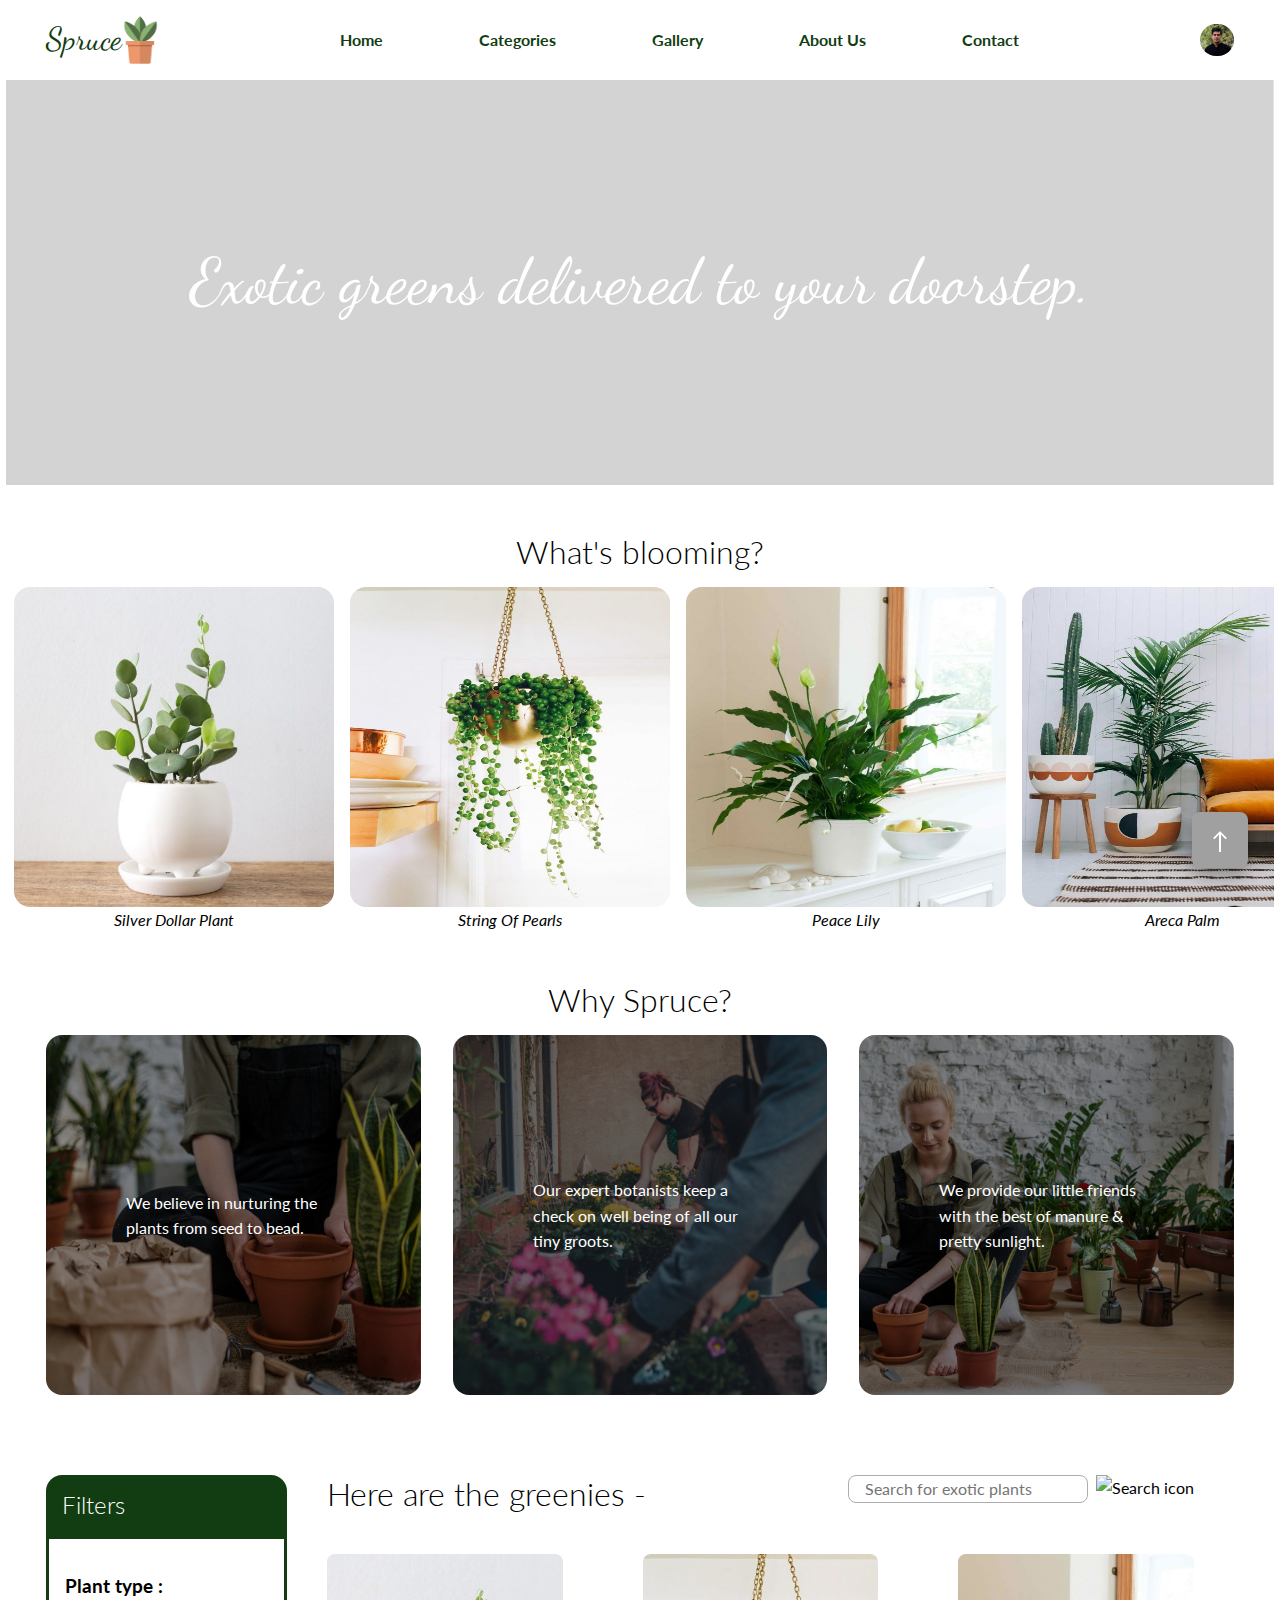
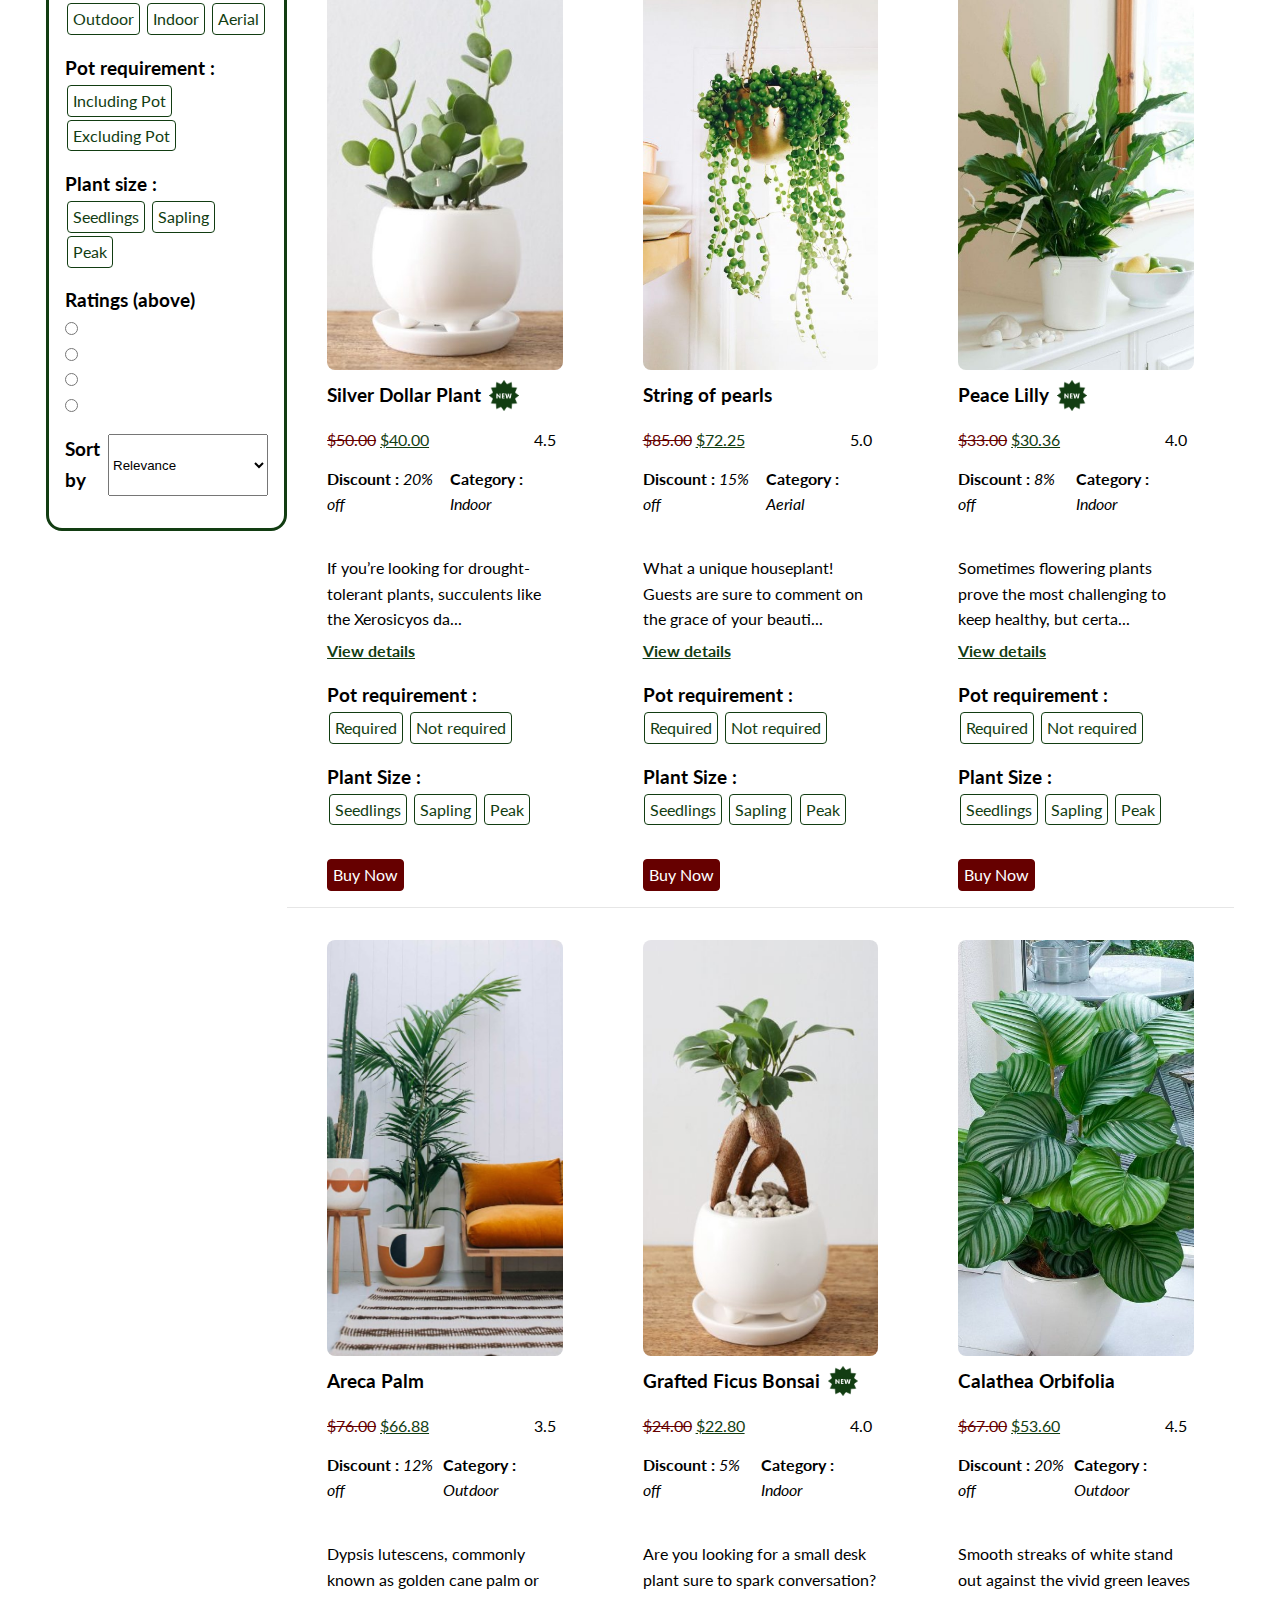
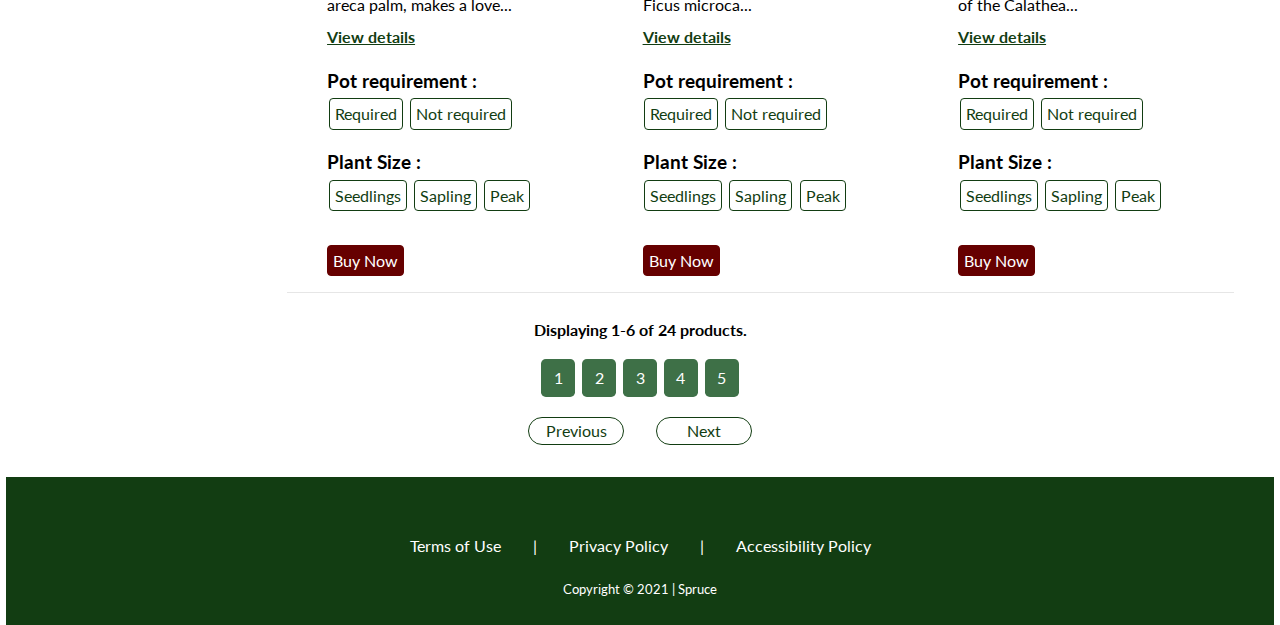
==== commit d3a56eab: "INTERACTIVITY : Improved UI by applying simple hover animations." ====
--- a/index.html
+++ b/index.html
@@ -18,9 +18,15 @@
 
 <body>
 
+  <aside id="nav-top">
+
+  </aside>
+
   <aside class="side-bar">
 
     <article class="sidebar-title">
+
+      <h5 class="hidden">""</h5>
 
       <figure>
         <a href="index.html" class="sidebar-logo">
@@ -34,28 +40,27 @@
 
     <nav aria-label="Primary" class="navigation">
 
-      </form>
-
       <ul class="menu">
 
         <li><a href="#"><i class="fas fa-home"></i> Home</a></li>
-        <hr class="separator">
+        <!-- <hr class="separator"> -->
         <li><a href="#"><i class="fas fa-th-large"></i> Categories</a></li>
-        <hr class="separator">
+        <!-- <hr class="separator"> -->
         <li><a href="#"><i class="fas fa-images"></i> Gallery</a></li>
-        <hr class="separator">
+        <!-- <hr class="separator"> -->
         <li><a href="#"><i class="fas fa-user tie"></i> User Profile</a></li>
-        <hr class="separator">
+        <!-- <hr class="separator"> -->
         <li><a href="#"><i class="fas fa-info-circle"></i> About</a></li>
-        <hr class="separator">
+        <!-- <hr class="separator"> -->
         <li><a href="#"><i class="fas fa-user tie"></i> Contact Us</a></li>
-        <hr class="separator">
+        <!-- <hr class="separator"> -->
         <li>
-          <div class="your-products">
+          <article class="your-products">
+            <h5 class="hidden">""</h5>
             <a href="#"><i class="fas fa-heart"></i> Favourites</a>
             <a href="#"><i class="fas fa-shopping-cart"></i> Cart</a>
-      </ul>
-      </li>
+          </article>
+        </li>
 
       </ul>
 
@@ -74,7 +79,7 @@
       <img src="img/logo.png" alt="Site Logo">
     </figure>
 
-    <figure class="user-settings"><img class="user-image" src="img/user.jpg" alt=""></button>
+    <figure class="user-settings"><img class="user-image" src="img/user.jpg" alt="">
     </figure>
 
   </header>
@@ -96,7 +101,7 @@
       </ul>
     </nav>
 
-    <figure class="user-settings"><img class="user-image" src="img/user.jpg" alt=""></button>
+    <figure class="user-settings"><img class="user-image" src="img/user.jpg" alt="">
     </figure>
 
   </header>
@@ -109,56 +114,63 @@
 
     <section class="trending">
 
+      <h5 class="hidden">""</h5>
+
       <article>
         <h2 class="subheading text-center">What's blooming?</h2>
       </article>
 
       <article class="trending-products">
+
+        <h5 class="hidden">""</h5>
+
         <figure class="trending-product flex">
           <img src="img/plant1.jpg" alt="Plant" />
-          <figcaption class="text-center">Plant 1</figcaption>
+          <figcaption class="text-center"><em>Silver Dollar Plant</em></figcaption>
         </figure>
         <figure class="trending-product flex">
           <img src="img/plant2.jpg" alt="Plant" />
-          <figcaption class="text-center">Plant 2</figcaption>
+          <figcaption class="text-center"><em>String Of Pearls</em></figcaption>
         </figure>
         <figure class="trending-product flex">
           <img src="img/plant3.jpg" alt="Plant" />
-          <figcaption class="text-center">Plant 3</figcaption>
+          <figcaption class="text-center"><em>Peace Lily</em></figcaption>
         </figure>
         <figure class="trending-product flex">
           <img src="img/plant4.jpg" alt="Plant" />
-          <figcaption class="text-center">Plant 4</figcaption>
+          <figcaption class="text-center"><em>Areca Palm</em></figcaption>
         </figure>
         <figure class="trending-product flex">
           <img src="img/plant5.jpg" alt="Plant" />
-          <figcaption class="text-center">Plant 5</figcaption>
+          <figcaption class="text-center"><em>Grafted Ficus Bonsai</em></figcaption>
         </figure>
         <figure class="trending-product flex">
           <img src="img/plant6.jpg" alt="Plant" />
-          <figcaption class="text-center">Plant 6</figcaption>
+          <figcaption class="text-center"><em>Calathea Orbifolia</em></figcaption>
         </figure>
         <figure class="trending-product flex">
           <img src="img/plant1.jpg" alt="Plant" />
-          <figcaption class="text-center">Plant 7</figcaption>
+          <figcaption class="text-center"><em>Silver Dollar Plant</em></figcaption>
         </figure>
         <figure class="trending-product flex">
           <img src="img/plant2.jpg" alt="Plant" />
-          <figcaption class="text-center">Plant 8</figcaption>
+          <figcaption class="text-center"><em>String Of Pearls</em></figcaption>
         </figure>
         <figure class="trending-product flex">
           <img src="img/plant3.jpg" alt="Plant" />
-          <figcaption class="text-center">Plant 9</figcaption>
+          <figcaption class="text-center"><em>Peace Lily</em></figcaption>
         </figure>
         <figure class="trending-product flex">
           <img src="img/plant4.jpg" alt="Plant" />
-          <figcaption class="text-center">Plant 10</figcaption>>
+          <figcaption class="text-center"><em>Areca Palm</em></figcaption>
         </figure>
       </article>
 
     </section>
 
     <section class="highlights container">
+
+      <h5 class="hidden">""</h5>
 
       <article>
         <h2 class="subheading text-center">Why Spruce?</h2>
@@ -166,15 +178,26 @@
 
       <section class="grid">
 
+        <h5 class="hidden">""</h5>
+
         <article class="highlight-1">
+
+          <h5 class="hidden">""</h5>
+
           <p>We believe in nurturing the plants from seed to bead.</p>
         </article>
 
         <article class="highlight-2">
+
+          <h5 class="hidden">""</h5>
+
           <p>Our expert botanists keep a check on well being of all our tiny groots.</p>
         </article>
 
         <article class="highlight-3">
+
+          <h5 class="hidden">""</h5>
+
           <p>We provide our little friends with the best of manure & pretty sunlight.</p>
         </article>
 
@@ -184,17 +207,31 @@
 
     <section class="section-product-and-filters container">
 
+      <h5 class="hidden">""</h5>
+
       <section class="display-filters">
 
+        <h5 class="hidden">""</h5>
+
         <article class="product-filters flex">
+
+          <h5 class="hidden">""</h5>
+
           <h2>Filters</h2>
           <figure class="button-filters"><i class="fas fa-sliders-h"></i></figure>
         </article>
 
         <article>
+
+          <h5 class="hidden">""</h5>
+
+          <h5 class="hidden">""</h5>
+
           <form class="filters">
 
             <section class="filter-options">
+
+              <h5 class="hidden">""</h5>
 
               <fieldset>
 
@@ -342,15 +379,25 @@
 
       <section class="results grid-span">
 
+        <h5 class="hidden">""</h5>
+
         <article class="products-and-search">
 
+          <h5 class="hidden">""</h5>
+
           <h2 class="subheading">Here are the greenies -</h2>
 
           <section class="product-search">
+
+            <h5 class="hidden">""</h5>
+
             <article class="search-box">
-              <input class="search-bar" type="text" placeholder="Search for exotic plants" name="search" class="search">
+
+              <h5 class="hidden">""</h5>
+
+              <input class="search-bar" type="text" placeholder="Search for exotic plants" name="search">
               <figure class="button-search">
-                <img src="https://img.icons8.com/cotton/24/000000/search--v2.png">
+                <img alt="Search icon" src="https://img.icons8.com/cotton/24/000000/search--v2.png">
               </figure>
             </article>
           </section>
@@ -359,10 +406,16 @@
 
         <section class="grid products-list">
 
+          <h5 class="hidden">""</h5>
+
           <!-- Product 1 -->
           <article class="product container my-1">
 
+            <h5 class="hidden">""</h5>
+
             <section>
+
+              <h5 class="hidden">""</h5>
 
               <figure>
                 <img class="product-picture" src="img/plant1.jpg" alt="Silver Dollar Plant">
@@ -370,6 +423,8 @@
 
               <article class="product-title-icons flex">
 
+                <h5 class="hidden">""</h5>
+
                 <figure class="product-title-newflash flex">
 
                   <h3>Silver Dollar Plant</h3>
@@ -378,6 +433,9 @@
                 </figure>
 
                 <article class="flex">
+
+                  <h5 class="hidden">""</h5>
+
                   <figure><i class="fas fa-shopping-cart"></i></figure>
                   <figure><i class="fas fa-heart"></i></figure>
                 </article>
@@ -386,21 +444,30 @@
 
               <article class="product-price-ratings flex">
 
+                <h5 class="hidden">""</h5>
+
                 <data value="40"><del>$50.00</del> <ins>$40.00</ins></data>
 
-                <dl>
-                  <dd>4.5
+                <article class="product-ratings flex">
+
+                  <h5 class="hidden">""</h5>
+
+                  <p>4.5</p>
+                  <figure>
                     <i class="fas fa-star"></i>
                     <i class="fas fa-star"></i>
                     <i class="fas fa-star"></i>
                     <i class="fas fa-star"></i>
                     <i class="fas fa-star-half-alt"></i>
-                  </dd>
-                </dl>
+                  </figure>
+                </article>
 
               </article>
 
               <article class="product-discount-category">
+
+                <h5 class="hidden">""</h5>
+
                 <span><strong>Discount : </strong> <em>20% off</em></span>
 
                 <span><strong>Category : </strong> <em>Indoor</em></span>
@@ -409,18 +476,27 @@
               <br>
 
               <article>
+
+                <h5 class="hidden">""</h5>
+
                 <p>
                   If you’re looking for drought-tolerant plants, succulents like the Xerosicyos da...
                 </p>
               </article>
 
               <article>
-                <a href="#">View details</a>
+
+                <h5 class="hidden">""</h5>
+
+                <a href="#" class="button-product-details"><u>View details</u></a>
+
               </article>
 
             </section>
 
             <section>
+
+              <h5 class="hidden">""</h5>
 
               <form>
 
@@ -485,22 +561,30 @@
           <!-- Product 2 -->
           <article class="product container my-1">
 
+            <h5 class="hidden">""</h5>
+
             <section>
 
+              <h5 class="hidden">""</h5>
+
               <figure>
-                <img class="product-picture" src="img/plant1.jpg" alt="Silver Dollar Plant">
+                <img class="product-picture" src="img/plant2.jpg" alt="String of pearls">
               </figure>
 
               <article class="product-title-icons flex">
 
+                <h5 class="hidden">""</h5>
+
                 <figure class="product-title-newflash flex">
 
-                  <h3>Silver Dollar Plant</h3>
-                  <img class="new-product-icon" src="img/new.png" alt="">
+                  <h3>String of pearls</h3>
 
                 </figure>
 
                 <article class="flex">
+
+                  <h5 class="hidden">""</h5>
+
                   <figure><i class="fas fa-shopping-cart"></i></figure>
                   <figure><i class="fas fa-heart"></i></figure>
                 </article>
@@ -509,41 +593,61 @@
 
               <article class="product-price-ratings flex">
 
-                <data value="40"><del>$50.00</del> <ins>$40.00</ins></data>
-
-                <dl>
-                  <dd>4.5
-                    <i class="fas fa-star"></i>
-                    <i class="fas fa-star"></i>
-                    <i class="fas fa-star"></i>
-                    <i class="fas fa-star"></i>
-                    <i class="fas fa-star-half-alt"></i>
-                  </dd>
-                </dl>
+                <h5 class="hidden">""</h5>
+
+                <data value="72.25"><del>$85.00</del> <ins>$72.25</ins></data>
+
+                <article class="product-ratings flex">
+
+                  <h5 class="hidden">""</h5>
+
+                  <p>5.0</p>
+                  <figure>
+                    <i class="fas fa-star"></i>
+                    <i class="fas fa-star"></i>
+                    <i class="fas fa-star"></i>
+                    <i class="fas fa-star"></i>
+                    <i class="fas fa-star"></i>
+                  </figure>
+                </article>
 
               </article>
 
               <article class="product-discount-category">
-                <span><strong>Discount : </strong> <em>20% off</em></span>
-
-                <span><strong>Category : </strong> <em>Indoor</em></span>
+
+                <h5 class="hidden">""</h5>
+
+                <span><strong>Discount : </strong> <em>15% off</em></span>
+
+                <span><strong>Category : </strong> <em>Aerial</em></span>
+
               </article>
 
               <br>
 
               <article>
+
+                <h5 class="hidden">""</h5>
+
                 <p>
-                  If you’re looking for drought-tolerant plants, succulents like the Xerosicyos da...
+                  What a unique houseplant! Guests are sure to comment on the grace of your beauti...
                 </p>
+
               </article>
 
               <article>
-                <a href="#">View details</a>
+
+                <h5 class="hidden">""</h5>
+
+                <a href="#" class="button-product-details"><u>View details</u></a>
+
               </article>
 
             </section>
 
             <section>
+
+              <h5 class="hidden">""</h5>
 
               <form>
 
@@ -555,13 +659,13 @@
                     <ul class="pot-fields">
 
                       <li>
-                        <input id="pot1-req" type="radio" name="pot-requirement" value="req">
-                        <label for="pot1-req">Required</label>
-                      </li>
-
-                      <li>
-                        <input id="pot1-not-req" type="radio" name="pot-requirement" value="not-req">
-                        <label for="pot1-not-req">Not required</label>
+                        <input id="pot2-req" type="radio" name="pot-requirement" value="req">
+                        <label for="pot2-req">Required</label>
+                      </li>
+
+                      <li>
+                        <input id="pot2-not-req" type="radio" name="pot-requirement" value="not-req">
+                        <label for="pot2-not-req">Not required</label>
                       </li>
 
                     </ul>
@@ -577,18 +681,18 @@
                     <ol class="size-fields">
 
                       <li>
-                        <input id="pot1-size-1" type="radio" name="plant-size" value="seed">
-                        <label for="pot1-size-1">Seedlings</label>
-                      </li>
-
-                      <li>
-                        <input id="pot1-size-2" type="radio" name="plant-size" value="sapling">
-                        <label for="pot1-size-2">Sapling</label>
-                      </li>
-
-                      <li>
-                        <input id="pot1-size-3" type="radio" name="plant-size" value="peak">
-                        <label for="pot1-size-3">Peak</label>
+                        <input id="pot2-size-1" type="radio" name="plant-size" value="seed">
+                        <label for="pot2-size-1">Seedlings</label>
+                      </li>
+
+                      <li>
+                        <input id="pot2-size-2" type="radio" name="plant-size" value="sapling">
+                        <label for="pot2-size-2">Sapling</label>
+                      </li>
+
+                      <li>
+                        <input id="pot2-size-3" type="radio" name="plant-size" value="peak">
+                        <label for="pot2-size-3">Peak</label>
                       </li>
 
                     </ol>
@@ -608,22 +712,31 @@
           <!-- Product 3 -->
           <article class="product container my-1">
 
+            <h5 class="hidden">""</h5>
+
             <section>
 
+              <h5 class="hidden">""</h5>
+
               <figure>
-                <img class="product-picture" src="img/plant1.jpg" alt="Silver Dollar Plant">
+                <img class="product-picture" src="img/plant3.jpg" alt="Peace Lilly">
               </figure>
 
               <article class="product-title-icons flex">
 
+                <h5 class="hidden">""</h5>
+
                 <figure class="product-title-newflash flex">
 
-                  <h3>Silver Dollar Plant</h3>
+                  <h3>Peace Lilly</h3>
                   <img class="new-product-icon" src="img/new.png" alt="">
 
                 </figure>
 
                 <article class="flex">
+
+                  <h5 class="hidden">""</h5>
+
                   <figure><i class="fas fa-shopping-cart"></i></figure>
                   <figure><i class="fas fa-heart"></i></figure>
                 </article>
@@ -632,41 +745,60 @@
 
               <article class="product-price-ratings flex">
 
-                <data value="40"><del>$50.00</del> <ins>$40.00</ins></data>
-
-                <dl>
-                  <dd>4.5
-                    <i class="fas fa-star"></i>
-                    <i class="fas fa-star"></i>
-                    <i class="fas fa-star"></i>
-                    <i class="fas fa-star"></i>
-                    <i class="fas fa-star-half-alt"></i>
-                  </dd>
-                </dl>
+                <h5 class="hidden">""</h5>
+
+                <data value="30.36"><del>$33.00</del> <ins>$30.36</ins></data>
+
+                <article class="product-ratings flex">
+
+                  <h5 class="hidden">""</h5>
+
+                  <p>4.0</p>
+                  <figure>
+                    <i class="fas fa-star"></i>
+                    <i class="fas fa-star"></i>
+                    <i class="fas fa-star"></i>
+                    <i class="fas fa-star"></i>
+                    <i class="far fa-star"></i>
+                  </figure>
+                </article>
 
               </article>
 
               <article class="product-discount-category">
-                <span><strong>Discount : </strong> <em>20% off</em></span>
+
+                <h5 class="hidden">""</h5>
+
+                <span><strong>Discount : </strong> <em>8% off</em></span>
 
                 <span><strong>Category : </strong> <em>Indoor</em></span>
+
               </article>
 
               <br>
 
               <article>
+
+                <h5 class="hidden">""</h5>
+
                 <p>
-                  If you’re looking for drought-tolerant plants, succulents like the Xerosicyos da...
+                  Sometimes flowering plants prove the most challenging to keep healthy, but certa... 
                 </p>
               </article>
 
               <article>
-                <a href="#">View details</a>
+
+                <h5 class="hidden">""</h5>
+
+                <a href="#" class="button-product-details"><u>View details</u></a>
+
               </article>
 
             </section>
 
             <section>
+
+              <h5 class="hidden">""</h5>
 
               <form>
 
@@ -678,13 +810,13 @@
                     <ul class="pot-fields">
 
                       <li>
-                        <input id="pot1-req" type="radio" name="pot-requirement" value="req">
-                        <label for="pot1-req">Required</label>
-                      </li>
-
-                      <li>
-                        <input id="pot1-not-req" type="radio" name="pot-requirement" value="not-req">
-                        <label for="pot1-not-req">Not required</label>
+                        <input id="pot3-req" type="radio" name="pot-requirement" value="req">
+                        <label for="pot3-req">Required</label>
+                      </li>
+
+                      <li>
+                        <input id="pot3-not-req" type="radio" name="pot-requirement" value="not-req">
+                        <label for="pot3-not-req">Not required</label>
                       </li>
 
                     </ul>
@@ -700,18 +832,18 @@
                     <ol class="size-fields">
 
                       <li>
-                        <input id="pot1-size-1" type="radio" name="plant-size" value="seed">
-                        <label for="pot1-size-1">Seedlings</label>
-                      </li>
-
-                      <li>
-                        <input id="pot1-size-2" type="radio" name="plant-size" value="sapling">
-                        <label for="pot1-size-2">Sapling</label>
-                      </li>
-
-                      <li>
-                        <input id="pot1-size-3" type="radio" name="plant-size" value="peak">
-                        <label for="pot1-size-3">Peak</label>
+                        <input id="pot3-size-1" type="radio" name="plant-size" value="seed">
+                        <label for="pot3-size-1">Seedlings</label>
+                      </li>
+
+                      <li>
+                        <input id="pot3-size-2" type="radio" name="plant-size" value="sapling">
+                        <label for="pot3-size-2">Sapling</label>
+                      </li>
+
+                      <li>
+                        <input id="pot3-size-3" type="radio" name="plant-size" value="peak">
+                        <label for="pot3-size-3">Peak</label>
                       </li>
 
                     </ol>
@@ -731,22 +863,30 @@
           <!-- Product 4 -->
           <article class="product container my-1">
 
+            <h5 class="hidden">""</h5>
+
             <section>
 
+              <h5 class="hidden">""</h5>
+
               <figure>
-                <img class="product-picture" src="img/plant1.jpg" alt="Silver Dollar Plant">
+                <img class="product-picture" src="img/plant4.jpg" alt="Areca Palm">
               </figure>
 
               <article class="product-title-icons flex">
 
+                <h5 class="hidden">""</h5>
+
                 <figure class="product-title-newflash flex">
 
-                  <h3>Silver Dollar Plant</h3>
-                  <img class="new-product-icon" src="img/new.png" alt="">
+                  <h3>Areca Palm</h3>
 
                 </figure>
 
                 <article class="flex">
+
+                  <h5 class="hidden">""</h5>
+
                   <figure><i class="fas fa-shopping-cart"></i></figure>
                   <figure><i class="fas fa-heart"></i></figure>
                 </article>
@@ -755,41 +895,59 @@
 
               <article class="product-price-ratings flex">
 
-                <data value="40"><del>$50.00</del> <ins>$40.00</ins></data>
-
-                <dl>
-                  <dd>4.5
-                    <i class="fas fa-star"></i>
+                <h5 class="hidden">""</h5>
+
+                <data value="66.88"><del>$76.00</del> <ins>$66.88</ins></data>
+
+                <article class="product-ratings flex">
+
+                  <h5 class="hidden">""</h5>
+
+                  <p>3.5</p>
+                  <figure>
                     <i class="fas fa-star"></i>
                     <i class="fas fa-star"></i>
                     <i class="fas fa-star"></i>
                     <i class="fas fa-star-half-alt"></i>
-                  </dd>
-                </dl>
+                    <i class="far fa-star"></i>
+                  </figure>
+                </article>
 
               </article>
 
               <article class="product-discount-category">
-                <span><strong>Discount : </strong> <em>20% off</em></span>
-
-                <span><strong>Category : </strong> <em>Indoor</em></span>
+
+                <h5 class="hidden">""</h5>
+
+                <span><strong>Discount : </strong> <em>12% off</em></span>
+
+                <span><strong>Category : </strong> <em>Outdoor</em></span>
               </article>
 
               <br>
 
               <article>
+
+                <h5 class="hidden">""</h5>
+
                 <p>
-                  If you’re looking for drought-tolerant plants, succulents like the Xerosicyos da...
+                  Dypsis lutescens, commonly known as golden cane palm or areca palm, makes a love...
                 </p>
               </article>
 
               <article>
-                <a href="#">View details</a>
+
+                <h5 class="hidden">""</h5>
+
+                <a href="#" class="button-product-details"><u>View details</u></a>
+
               </article>
 
             </section>
 
             <section>
+
+              <h5 class="hidden">""</h5>
 
               <form>
 
@@ -801,13 +959,13 @@
                     <ul class="pot-fields">
 
                       <li>
-                        <input id="pot1-req" type="radio" name="pot-requirement" value="req">
-                        <label for="pot1-req">Required</label>
-                      </li>
-
-                      <li>
-                        <input id="pot1-not-req" type="radio" name="pot-requirement" value="not-req">
-                        <label for="pot1-not-req">Not required</label>
+                        <input id="pot4-req" type="radio" name="pot-requirement" value="req">
+                        <label for="pot4-req">Required</label>
+                      </li>
+
+                      <li>
+                        <input id="pot4-not-req" type="radio" name="pot-requirement" value="not-req">
+                        <label for="pot4-not-req">Not required</label>
                       </li>
 
                     </ul>
@@ -823,18 +981,18 @@
                     <ol class="size-fields">
 
                       <li>
-                        <input id="pot1-size-1" type="radio" name="plant-size" value="seed">
-                        <label for="pot1-size-1">Seedlings</label>
-                      </li>
-
-                      <li>
-                        <input id="pot1-size-2" type="radio" name="plant-size" value="sapling">
-                        <label for="pot1-size-2">Sapling</label>
-                      </li>
-
-                      <li>
-                        <input id="pot1-size-3" type="radio" name="plant-size" value="peak">
-                        <label for="pot1-size-3">Peak</label>
+                        <input id="pot4-size-1" type="radio" name="plant-size" value="seed">
+                        <label for="pot4-size-1">Seedlings</label>
+                      </li>
+
+                      <li>
+                        <input id="pot4-size-2" type="radio" name="plant-size" value="sapling">
+                        <label for="pot4-size-2">Sapling</label>
+                      </li>
+
+                      <li>
+                        <input id="pot4-size-3" type="radio" name="plant-size" value="peak">
+                        <label for="pot4-size-3">Peak</label>
                       </li>
 
                     </ol>
@@ -854,22 +1012,31 @@
           <!-- Product 5 -->
           <article class="product container my-1">
 
+            <h5 class="hidden">""</h5>
+
             <section>
 
+              <h5 class="hidden">""</h5>
+
               <figure>
-                <img class="product-picture" src="img/plant1.jpg" alt="Silver Dollar Plant">
+                <img class="product-picture" src="img/plant5.jpg" alt="Grafted Ficus Bonsai">
               </figure>
 
               <article class="product-title-icons flex">
 
+                <h5 class="hidden">""</h5>
+
                 <figure class="product-title-newflash flex">
 
-                  <h3>Silver Dollar Plant</h3>
+                  <h3>Grafted Ficus Bonsai</h3>
                   <img class="new-product-icon" src="img/new.png" alt="">
 
                 </figure>
 
                 <article class="flex">
+
+                  <h5 class="hidden">""</h5>
+
                   <figure><i class="fas fa-shopping-cart"></i></figure>
                   <figure><i class="fas fa-heart"></i></figure>
                 </article>
@@ -878,22 +1045,31 @@
 
               <article class="product-price-ratings flex">
 
-                <data value="40"><del>$50.00</del> <ins>$40.00</ins></data>
-
-                <dl>
-                  <dd>4.5
-                    <i class="fas fa-star"></i>
-                    <i class="fas fa-star"></i>
-                    <i class="fas fa-star"></i>
-                    <i class="fas fa-star"></i>
-                    <i class="fas fa-star-half-alt"></i>
-                  </dd>
-                </dl>
+                <h5 class="hidden">""</h5>
+
+                <data value="22.80"><del>$24.00</del> <ins>$22.80</ins></data>
+
+                <article class="product-ratings flex">
+
+                  <h5 class="hidden">""</h5>
+
+                  <p>4.0</p>
+                  <figure>
+                    <i class="fas fa-star"></i>
+                    <i class="fas fa-star"></i>
+                    <i class="fas fa-star"></i>
+                    <i class="fas fa-star"></i>
+                    <i class="far fa-star"></i>
+                  </figure>
+                </article>
 
               </article>
 
               <article class="product-discount-category">
-                <span><strong>Discount : </strong> <em>20% off</em></span>
+
+                <h5 class="hidden">""</h5>
+
+                <span><strong>Discount : </strong> <em>5% off</em></span>
 
                 <span><strong>Category : </strong> <em>Indoor</em></span>
               </article>
@@ -901,18 +1077,27 @@
               <br>
 
               <article>
+
+                <h5 class="hidden">""</h5>
+
                 <p>
-                  If you’re looking for drought-tolerant plants, succulents like the Xerosicyos da...
+                  Are you looking for a small desk plant sure to spark conversation? Ficus microca...
                 </p>
               </article>
 
               <article>
-                <a href="#">View details</a>
+
+                <h5 class="hidden">""</h5>
+
+                <a href="#" class="button-product-details"><u>View details</u></a>
+
               </article>
 
             </section>
 
             <section>
+
+              <h5 class="hidden">""</h5>
 
               <form>
 
@@ -924,13 +1109,13 @@
                     <ul class="pot-fields">
 
                       <li>
-                        <input id="pot1-req" type="radio" name="pot-requirement" value="req">
-                        <label for="pot1-req">Required</label>
-                      </li>
-
-                      <li>
-                        <input id="pot1-not-req" type="radio" name="pot-requirement" value="not-req">
-                        <label for="pot1-not-req">Not required</label>
+                        <input id="pot5-req" type="radio" name="pot-requirement" value="req">
+                        <label for="pot5-req">Required</label>
+                      </li>
+
+                      <li>
+                        <input id="pot5-not-req" type="radio" name="pot-requirement" value="not-req">
+                        <label for="pot5-not-req">Not required</label>
                       </li>
 
                     </ul>
@@ -946,18 +1131,18 @@
                     <ol class="size-fields">
 
                       <li>
-                        <input id="pot1-size-1" type="radio" name="plant-size" value="seed">
-                        <label for="pot1-size-1">Seedlings</label>
-                      </li>
-
-                      <li>
-                        <input id="pot1-size-2" type="radio" name="plant-size" value="sapling">
-                        <label for="pot1-size-2">Sapling</label>
-                      </li>
-
-                      <li>
-                        <input id="pot1-size-3" type="radio" name="plant-size" value="peak">
-                        <label for="pot1-size-3">Peak</label>
+                        <input id="pot5-size-1" type="radio" name="plant-size" value="seed">
+                        <label for="pot5-size-1">Seedlings</label>
+                      </li>
+
+                      <li>
+                        <input id="pot5-size-2" type="radio" name="plant-size" value="sapling">
+                        <label for="pot5-size-2">Sapling</label>
+                      </li>
+
+                      <li>
+                        <input id="pot5-size-3" type="radio" name="plant-size" value="peak">
+                        <label for="pot5-size-3">Peak</label>
                       </li>
 
                     </ol>
@@ -977,22 +1162,30 @@
           <!-- Product 6 -->
           <article class="product container my-1">
 
+            <h5 class="hidden">""</h5>
+
             <section>
 
+              <h5 class="hidden">""</h5>
+
               <figure>
-                <img class="product-picture" src="img/plant1.jpg" alt="Silver Dollar Plant">
+                <img class="product-picture" src="img/plant6.jpg" alt="Calathea Orbifolia">
               </figure>
 
               <article class="product-title-icons flex">
 
+                <h5 class="hidden">""</h5>
+
                 <figure class="product-title-newflash flex">
 
-                  <h3>Silver Dollar Plant</h3>
-                  <img class="new-product-icon" src="img/new.png" alt="">
+                  <h3>Calathea Orbifolia</h3>
 
                 </figure>
 
                 <article class="flex">
+
+                  <h5 class="hidden">""</h5>
+
                   <figure><i class="fas fa-shopping-cart"></i></figure>
                   <figure><i class="fas fa-heart"></i></figure>
                 </article>
@@ -1001,41 +1194,59 @@
 
               <article class="product-price-ratings flex">
 
-                <data value="40"><del>$50.00</del> <ins>$40.00</ins></data>
-
-                <dl>
-                  <dd>4.5
+                <h5 class="hidden">""</h5>
+
+                <data value="53.60"><del>$67.00</del> <ins>$53.60</ins></data>
+
+                <article class="product-ratings flex">
+
+                  <h5 class="hidden">""</h5>
+
+                  <p>4.5</p>
+                  <figure>
                     <i class="fas fa-star"></i>
                     <i class="fas fa-star"></i>
                     <i class="fas fa-star"></i>
                     <i class="fas fa-star"></i>
                     <i class="fas fa-star-half-alt"></i>
-                  </dd>
-                </dl>
+                  </figure>
+                </article>
 
               </article>
 
               <article class="product-discount-category">
+
+                <h5 class="hidden">""</h5>
+
                 <span><strong>Discount : </strong> <em>20% off</em></span>
 
-                <span><strong>Category : </strong> <em>Indoor</em></span>
+                <span><strong>Category : </strong> <em>Outdoor</em></span>
               </article>
 
               <br>
 
               <article>
+
+                <h5 class="hidden">""</h5>
+
                 <p>
-                  If you’re looking for drought-tolerant plants, succulents like the Xerosicyos da...
+                  Smooth streaks of white stand out against the vivid green leaves of the Calathea...
                 </p>
               </article>
 
               <article>
-                <a href="#">View details</a>
+
+                <h5 class="hidden">""</h5>
+
+                <a href="#" class="button-product-details"><u>View details</u></a>
+
               </article>
 
             </section>
 
             <section>
+
+              <h5 class="hidden">""</h5>
 
               <form>
 
@@ -1047,13 +1258,13 @@
                     <ul class="pot-fields">
 
                       <li>
-                        <input id="pot1-req" type="radio" name="pot-requirement" value="req">
-                        <label for="pot1-req">Required</label>
-                      </li>
-
-                      <li>
-                        <input id="pot1-not-req" type="radio" name="pot-requirement" value="not-req">
-                        <label for="pot1-not-req">Not required</label>
+                        <input id="pot6-req" type="radio" name="pot-requirement" value="req">
+                        <label for="pot6-req">Required</label>
+                      </li>
+
+                      <li>
+                        <input id="pot6-not-req" type="radio" name="pot-requirement" value="not-req">
+                        <label for="pot6-not-req">Not required</label>
                       </li>
 
                     </ul>
@@ -1069,18 +1280,18 @@
                     <ol class="size-fields">
 
                       <li>
-                        <input id="pot1-size-1" type="radio" name="plant-size" value="seed">
-                        <label for="pot1-size-1">Seedlings</label>
-                      </li>
-
-                      <li>
-                        <input id="pot1-size-2" type="radio" name="plant-size" value="sapling">
-                        <label for="pot1-size-2">Sapling</label>
-                      </li>
-
-                      <li>
-                        <input id="pot1-size-3" type="radio" name="plant-size" value="peak">
-                        <label for="pot1-size-3">Peak</label>
+                        <input id="pot6-size-1" type="radio" name="plant-size" value="seed">
+                        <label for="pot6-size-1">Seedlings</label>
+                      </li>
+
+                      <li>
+                        <input id="pot6-size-2" type="radio" name="plant-size" value="sapling">
+                        <label for="pot6-size-2">Sapling</label>
+                      </li>
+
+                      <li>
+                        <input id="pot6-size-3" type="radio" name="plant-size" value="peak">
+                        <label for="pot6-size-3">Peak</label>
                       </li>
 
                     </ol>
@@ -1104,10 +1315,19 @@
     </section>
 
     <section>
+
+
+      <h5 class="hidden">""</h5>
+
       <nav aria-label="Pagination" class="pagination text-center container">
 
         <article>
+
+
+          <h5 class="hidden">""</h5>
+
           <p><strong>Displaying 1-6 of 24 products.</strong></p>
+
         </article>
 
         <nav>
@@ -1121,6 +1341,10 @@
         </nav>
 
         <article class="buttons-prev-next container">
+
+
+          <h5 class="hidden">""</h5>
+
           <a href="#">Previous</a>
           <a href="#">Next</a>
         </article>
@@ -1156,8 +1380,15 @@
 
   <section class="section-top-button">
 
-    <a href="#page-header-webview">
+
+    <h5 class="hidden">""</h5>
+
+    <a href="#nav-top">
       <article class="flex">
+
+
+        <h5 class="hidden">""</h5>
+
         <p>&#8593;</p>
       </article>
     </a>
--- a/css/style.css
+++ b/css/style.css
@@ -1,68 +1,15 @@
-/* ------------------------- Section HEADER ----------------------- */
+/* ---------------------------- GENERAL --------------------------- */
 .container {
   max-width: 400px;
   margin: 0 auto;
   overflow: auto;
   padding: 0 15px;
 }
-
-.page-header {
-  justify-content: space-between;
-  height: 3em;
-}
-
-.page-header-webview {
-  display: none;
-}
-
-.page-header-webview a {
-  color: var(--color-primary);
-}
-
-.header-webview-nav a{
-  font-weight: bold;
-}
-
-.logo {
-  font-family: var(--cursive-font);
-  font-size: 1.2rem;
-}
-
-.logo-container {
-  display: flex;
-  align-items: center;
-}
-
-.logo-container img {
-  height: 2em;
-  width: 1.7em;
-}
-
-.fa-search {
-  font-size: 1.2rem;
-}
-
-.product-search {
-  margin-top: 1em;
-}
-
-.search-box input {
-  border: 1px solid rgb(173, 173, 173);
-  border-radius: 0.5em;
-  width: 60%;
-  padding-left: 1em;
-}
-
-.menu-bar i {
-  font-size: 1.5rem;
-}
-
-.user-image {
-  height: 1.5em;
-  width: 1.6em;
-  border-radius: 1em;
-}
-
+/* ---------------------------------------------------------------- */
+
+
+
+/* ---------------------------- SIDEBAR --------------------------- */
 .side-bar {
   height: 100%;
   width: 0;
@@ -103,14 +50,6 @@
   color: #f1f1f1;
 }
 
-.menu-close {
-  margin-right: 1em;
-}
-
-.menu a {
-  font-size: 1em;
-}
-
 .separator {
   border-top: 1px solid var(--color-primary);
   width: 80%;
@@ -121,6 +60,86 @@
   display: flex;
   justify-content: space-evenly;
   width: 85%;
+}
+/* ---------------------------------------------------------------- */
+
+
+
+/* ------------------------- Section HEADER ----------------------- */
+
+/* FOR LAPTOPS & LARGER DISPLAYS */
+.page-header-webview {
+  display: none;
+}
+
+.page-header-webview a {
+  color: var(--color-primary);
+  position: relative;
+}
+
+.page-header-webview a:after {    
+  background: none repeat scroll 0 0 transparent;
+  content: "";
+  display: block;
+  height: 0.125em;
+  width: 0em;
+  border-radius: 0.7em;
+  position: absolute;
+  background: var(--color-primary);
+  transition: width 0.2s ease 0s, left 0.2s ease 0s;
+}
+
+.page-header-webview a:hover:after { 
+  width: 100%; 
+}
+
+.header-webview-nav a{
+  font-weight: bold;
+}
+
+/* FOR MOBILE */
+.page-header {
+  justify-content: space-between;
+  height: 3em;
+}
+
+.logo-container {
+  display: flex;
+  align-items: center;
+}
+
+.logo-container img {
+  height: 2em;
+  width: 1.7em;
+  transition: all .2s ease-in-out;
+}
+
+.logo-container img:hover{
+  transform: scale(1.1);
+  cursor: pointer;
+}
+
+.logo {
+  font-family: var(--cursive-font);
+  font-size: 1.2rem;
+}
+
+.menu a {
+  font-size: 1em;
+}
+
+.menu-bar i {
+  font-size: 1.5rem;
+}
+
+.user-image {
+  height: 1.5em;
+  width: 1.6em;
+  border-radius: 1em;
+}
+
+.menu-close {
+  margin-right: 1em;
 }
 /* ---------------------------------------------------------------- */
 
@@ -153,17 +172,17 @@
   overflow: hidden;
 }
 
+.trending-products {
+  animation: carouselSlider 50s linear infinite;
+  display: flex;
+  width: calc(150px * 16);
+}
+
 .trending-products img{
   height: 10rem;
   width: 10rem;
   border-radius: 1rem;
   margin: 0 0.5rem;
-}
-
-.trending-products {
-  animation: carouselSlider 50s linear infinite;
-  display: flex;
-  width: calc(150px * 16);
 }
 
 .trending-product {
@@ -185,6 +204,7 @@
     rgba(0, 0, 0, 0.377), 
     rgba(0, 0, 0, 0.377)
   ),url(../img/highlight-1.jpg);
+  transition: all .2s ease-in-out;
   background-size: cover; 
   background-position: center;
   border-radius: 1rem;
@@ -200,6 +220,7 @@
     rgba(0, 0, 0, 0.562), 
     rgba(0, 0, 0, 0.562)
   ),url(../img/highlight-2.jpg);
+  transition: all .2s ease-in-out;
   background-size: cover; 
   background-position: center;
   border-radius: 1rem;
@@ -215,6 +236,7 @@
     rgba(0, 0, 0, 0.445), 
     rgba(0, 0, 0, 0.445)
   ),url(../img/highlight-3.jpg);
+  transition: all .2s ease-in-out;
   background-size: cover; 
   background-position: center;
   border-radius: 1rem;
@@ -286,19 +308,56 @@
 
 
 
+/* ------------------------ Section SEARCH ----------------------- */
+.product-search {
+  margin-top: 1em;
+}
+
+.search-box {
+  display: flex;
+  gap: 0.5em;
+}
+
+.search-box input {
+  border: 1px solid rgb(173, 173, 173);
+  border-radius: 0.5em;
+  width: 60%;
+  padding-left: 1em;
+}
+/* ---------------------------------------------------------------- */
+
+
+
 /* ------------------------ Section PRODUCTS ---------------------- */
+.section-product-and-filters {
+  margin-top: 2em;
+}
+
+.results .grid {
+  display: grid;
+  gap: 0em;
+  grid-template-columns: 1fr;
+  row-gap: 1em;
+}
+
+.results fieldset {
+  margin-top: 1rem;
+}
+
+.products-list {
+  margin-top: 1em;
+}
+
+.products-list article {
+  margin: 0.5em 0;
+}
+
 .product {
   border-bottom: 1px solid rgb(230, 230, 230);
 }
 
-.results .grid {
-  display: grid;
-  grid-template-columns: 1fr;
-  row-gap: 1em;
-}
-
-.results fieldset {
-  margin-top: 1rem;
+.product article {
+  margin: 0.4em 0;
 }
 
 .product img {
@@ -308,14 +367,6 @@
   object-fit: cover;
 }
 
-.products-list {
-  margin-top: 1em;
-}
-
-.products-list article {
-  margin: 0.5em 0;
-}
-
 .product-title-icons {
   justify-content: space-between;
 }
@@ -324,57 +375,8 @@
   padding: 0.5em;
 }
 
-.section-product-and-filters {
-  margin-top: 2em;
-}
-
-.product article {
-  margin: 0.4em 0;
-}
-
 .product-title-icons i {
   padding: 0 0.2em;
-}
-
-.product-price-ratings {
-  justify-content: space-between;
-}
-
-.product-discount-category {
-  display: flex;
-  justify-content: space-between;
-}
-
-.fa-shopping-cart {
-  color: var(--color-primary);
-}
-.fa-heart {
-  color: var(--color-danger);
-}
-
-del {
-  color: var(--color-danger);
-}
-
-ins {
-  color: var(--color-primary);
-}
-
-.search-box {
-  display: flex;
-  gap: 0.5em;
-}
-
-.pot-fields input,
-.size-fields input
- {
-  display: none;
-}
-
-.pot-fields li,
-.size-fields li
- {
-  display: inline-block;
 }
 
 .product-title-newflash img{
@@ -384,6 +386,70 @@
   animation: blinker 1s linear infinite;
 }
 
+.product-price-ratings {
+  justify-content: space-between;
+}
+
+.product-ratings {
+  gap: 0.4em;
+}
+
+.product-discount-category {
+  display: flex;
+  justify-content: space-between;
+}
+
+.button-product-details {
+  color: var(--color-primary);
+  font-weight: bold;
+}
+
+.button-buy {
+  cursor: pointer;
+  display: inline-block;
+  background-color:  var(--color-danger);
+  border: 1px solid var(--color-danger);
+  border-radius: 4px;
+  padding: 2px 5px;
+  color: var(--color-light);
+}
+
+del {
+  color: var(--color-danger);
+}
+
+ins {
+  color: var(--color-primary);
+}
+
+.fa-shopping-cart {
+  color: var(--color-primary);
+  transition: all .2s ease-in-out;
+}
+
+.fa-heart {
+  color: var(--color-danger);
+  transition: all .2s ease-in-out;
+}
+
+.fa-shopping-cart:hover,
+.fa-heart:hover{
+  transform: scale(1.1);
+  cursor: pointer;
+}
+
+.pot-fields input,
+.size-fields input
+ {
+  display: none;
+}
+
+.pot-fields li,
+.size-fields li
+ {
+  display: inline-block;
+}
+
 .pot-fields label,
 .size-fields label
 {
@@ -402,20 +468,6 @@
 {
   background-color: var(--color-primary);
   color: var(--color-light);
-}
-
-.button-buy {
-  cursor: pointer;
-  display: inline-block;
-  background-color:  var(--color-danger);
-  border: 1px solid var(--color-danger);
-  border-radius: 4px;
-  padding: 2px 5px;
-  color: var(--color-light);
-}
-
-.results .grid{
-  gap: 0em;
 }
 /* ---------------------------------------------------------------- */
 
@@ -451,11 +503,16 @@
   background-color: transparent;
   color: var(--color-primary);
   border: 1px solid var(--color-primary);
+  transition: all .2s ease-in-out;
   border-radius: 1rem;
   height: 1.8rem;
   width: 6rem;
   margin-top: 1rem;
 }
+
+.buttons-prev-next a:hover {
+  transform: scale(1.1);
+}
 /* ---------------------------------------------------------------- */
 
 
@@ -494,7 +551,7 @@
 
 
 
-/* TOP BUTTON */
+/* ---------------------- Section TOP-BUTTON ---------------------- */
 .section-top-button article {
   height: 3.5rem; 
   width: 3.5rem; 
@@ -511,10 +568,23 @@
 .section-top-button p {
   font-size: 1.5rem
 }
+/* ---------------------------------------------------------------- */
 
 
 
 /* --------------------------- Keyframes -------------------------- */
+@keyframes Gradient {
+  0% {
+      background-position: 0% 50%;
+  }
+  50% {
+      background-position: 100% 50%;
+  }
+  100% {
+      background-position: 0% 50%;
+  }
+}
+
 @keyframes carouselSlider {
 	0% { transform: translateX(0); }
 	100% { transform: translateX(calc(-150px * 7))}
--- a/css/media-queries.css
+++ b/css/media-queries.css
@@ -1,819 +1,900 @@
 /* Small devices (portrait tablets and large phones, 600px and up) */
 @media only screen and (min-width: 600px) {
 
-     /* HEADER */
-     .page-header {
-        height: 4em;
-    }
-    
-    .logo {
-        font-family: var(--cursive-font);
-        font-size: 1.8em;
-    }
-
-    .logo-container img {
-        height: 2.4em;
-        width: 1.8em;
-    }
-      
-
-    /* HERO */
-    .heading {
-        height: 40vh;
-        display: grid;
-        align-items: center;
-    }
-
-    .heading h1 {
-        font-size: 2.5em;
-    }
-
-    /* TRENDING */
-
-    .trending-products img{
-        height: 12em;
-        width: 12em;
-    }
-
-    .trending-products {
-        width: calc(250px * 16);
-    }
-
-    /* HIGHLIGHTS */
-    .highlight-1,
-    .highlight-2,
-    .highlight-3
-    {
-        height: 20em;
-        display: grid;
-        align-content: center;
-        justify-content: center;
-    }
-
-    .highlights .grid{
-        grid-template-columns: 1fr;
-    }
-
-    /* SEARCH BAR */
-    .search-box input {
-        width: 30%;
-    }
-
-    /* PRODUCTS */
-    .product img {
-        height: 15em;
-    }
-
-    .product-title-newflash img{
-        height: 1.6em;
-        width: 2.1em;
-        padding-left: 0.5em;
-        animation: blinker 1s linear infinite;
-    }
-
-    .results .grid {
-        display: grid;
-        row-gap: 1em;
-        grid-template-rows: repeat(2, 1fr);
-    }
-
-    /* PAGINATION */
-    .pagination {
-        margin-top: 1em;
-    }
-
-    .buttons-prev-next {
-        justify-content: center;
-    }
-
-    .buttons-prev-next a {
-        margin: 1em;
-    }
-
-    /* FOOTER */
-    .legal > li {
-        padding: 0 0.7em;
-    }
-
-    .subheading {
-        font-size: 2em;
-    }
-
-    legend,
-    h3,
-    .label-sort
-    {
-        font-size: 1.2em;
-        font-weight: bold;
-    }
-
-    .label-sort{
-        padding-right: 0.4em;
-    }
+/* ------------------------- Section GENERAL ---------------------- */
+.subheading {
+    font-size: 2em;
+}
+/* ---------------------------------------------------------------- */
+
+/* ------------------------- Section HEADER ----------------------- */
+.page-header {
+    height: 4em;
+}
+
+.logo-container img {
+    height: 2.4em;
+    width: 1.8em;
+}
+
+.logo {
+    font-family: var(--cursive-font);
+    font-size: 1.8em;
+}
+/* ---------------------------------------------------------------- */
+
+/* ------------------------- Section HERO ------------------------- */
+.heading {
+    height: 40vh;
+    display: grid;
+    align-items: center;
+}
+
+.heading h1 {
+    font-size: 2.5em;
+}
+/* ---------------------------------------------------------------- */
+
+/* ------------------------- Section TRENDING --------------------- */
+.trending-products {
+    width: calc(250px * 16);
+}
+
+.trending-products img{
+    height: 12em;
+    width: 12em;
+}
+/* ---------------------------------------------------------------- */
+
+/* ----------------------- Section HIGHLIGHTS --------------------- */
+.highlights .grid{
+    grid-template-columns: 1fr;
+}
+
+.highlight-1,
+.highlight-2,
+.highlight-3
+{
+    height: 20em;
+    display: grid;
+    align-content: center;
+    justify-content: center;
+}
+/* ---------------------------------------------------------------- */
+
+/* ----------------------- Section SEARCH-BAR --------------------- */
+.search-box input {
+    width: 30%;
+}
+/* ---------------------------------------------------------------- */
+
+/* ----------------------- Section PRODUCTS ----------------------- */
+.results .grid {
+    display: grid;
+    row-gap: 1em;
+    grid-template-rows: repeat(2, 1fr);
+}
+
+.product-title-newflash img{
+    height: 1.6em;
+    width: 2.1em;
+    padding-left: 0.5em;
+    animation: blinker 1s linear infinite;
+}
+
+.product img {
+    height: 15em;
+}
+/* ---------------------------------------------------------------- */
+
+/* ----------------------- Section PAGINATION --------------------- */
+.pagination {
+    margin-top: 1em;
+}
+
+.buttons-prev-next {
+    justify-content: center;
+}
+
+.buttons-prev-next a {
+    margin: 1em;
+}
+/* ---------------------------------------------------------------- */
+
+/* ------------------------- Section FOOTER ----------------------- */
+.legal > li {
+    padding: 0 0.7em;
+}
+
+legend,
+h3,
+.label-sort
+{
+    font-size: 1.2em;
+    font-weight: bold;
+}
+
+.label-sort{
+    padding-right: 0.4em;
+}
+/* ---------------------------------------------------------------- */
 
 }
 
 /* Medium devices (landscape tablets, 768px and up) */
 @media only screen and (min-width: 768px) {
 
-    .container {
-        max-width: 700px;
-        margin: 0 auto;
-        overflow: auto;
-        padding: 0 20px;
-    }
-
-     /* HEADER */
-     .page-header {
-        height: 4em;
-    }
-    
-    .logo {
-        font-family: var(--cursive-font);
-        font-size: 1.8em;
-    }
-
-    .logo-container img {
-        height: 2.4em;
-        width: 1.8em;
-    }
-
-    .side-bar a {
-        font-size: 1.2em;
-      }
-      
-
-    /* HERO */
-    .heading {
-        height: 40vh;
-        display: grid;
-        align-items: center;
-    }
-
-    .heading h1 {
-        font-size: 2.5em;
-    }
-
-    /* TRENDING */
-    .trending-products img{
-        height: 12em;
-        width: 12em;
-    }
-
-    .trending-products {
-        width: calc(250px * 16);
-    }
-
-    /* HIGHLIGHTS */
-    .highlight-1,
-    .highlight-2,
-    .highlight-3
-    {
-        height: 20em;
-        display: grid;
-        align-content: center;
-        justify-content: center;
-    }
-
-    .highlights .grid{
-        grid-template-columns: repeat(3, 1fr);
-    }
-
-    /* SEARCH BAR */
-    .search-box input {
-        width: 30%;
-    }
-
-    /* PRODUCTS */
-    .section-product-and-filters {
-        margin-top: 2em;
-    }
-
-    .product-filters {
-        justify-content: start;
-    }
-
-    .product img {
-        height: 20em;
-    }
-
-    .product-title-newflash img{
-        height: 1.6em;
-        width: 2.1em;
-        padding-left: 0.5em;
-        animation: blinker 1s linear infinite;
-    }
-
-    .results .grid {
-        display: grid;
-        row-gap: 1em;
-        grid-template-columns: repeat(2, 1fr);
-    }
-
-    /* PAGINATION */
-    .pagination {
-        margin-top: 1em;
-    }
-
-    .buttons-prev-next {
-        justify-content: center;
-    }
-
-    .buttons-prev-next a {
-        margin: 1em;
-    }
-
-    /* FOOTER */
-    .legal > li {
-        padding: 0 0.7em;
-    }
-
-    .subheading {
-        font-size: 2em;
-    }
-
-    legend,
-    h3,
-    .label-sort
-    {
-        font-size: 1.2em;
-        font-weight: bold;
-    }
-
-    .label-sort{
-        padding-right: 0.4em;
-    }
+/* ------------------------- Section GENERAL ---------------------- */
+.container {
+    max-width: 700px;
+    margin: 0 auto;
+    overflow: auto;
+    padding: 0 20px;
+}
+
+.subheading {
+    font-size: 2em;
+}
+/* ---------------------------------------------------------------- */
+
+/* ------------------------- Section HEADER ----------------------- */
+.page-header {
+    height: 4em;
+}
+
+.logo-container img {
+    height: 2.4em;
+    width: 1.8em;
+}
+
+.logo {
+    font-family: var(--cursive-font);
+    font-size: 1.8em;
+}
+
+.side-bar a {
+    font-size: 1.2em;
+  }
+/* ---------------------------------------------------------------- */
+
+/* ------------------------- Section HERO ------------------------- */
+.heading {
+    height: 40vh;
+    display: grid;
+    align-items: center;
+}
+
+.heading h1 {
+    font-size: 2.5em;
+}
+/* ---------------------------------------------------------------- */
+
+/* ------------------------- Section TRENDING --------------------- */
+.trending-products {
+    width: calc(250px * 16);
+}
+
+.trending-products img{
+    height: 12em;
+    width: 12em;
+}
+/* ---------------------------------------------------------------- */
+
+/* ----------------------- Section HIGHLIGHTS --------------------- */
+.highlights .grid{
+    grid-template-columns: repeat(3, 1fr);
+}
+
+.highlight-1,
+.highlight-2,
+.highlight-3
+{
+    height: 20em;
+    display: grid;
+    align-content: center;
+    justify-content: center;
+}
+/* ---------------------------------------------------------------- */
+
+/* ----------------------- Section SEARCH-BAR --------------------- */
+.search-box input {
+    width: 30%;
+}
+/* ---------------------------------------------------------------- */
+
+/* ------------------------- Section FILTERS ---------------------- */
+.product-filters {
+    justify-content: start;
+}
+/* ---------------------------------------------------------------- */
+
+/* ----------------------- Section PRODUCTS ----------------------- */
+.section-product-and-filters {
+    margin-top: 2em;
+}
+
+.results .grid {
+    display: grid;
+    row-gap: 1em;
+    grid-template-columns: repeat(2, 1fr);
+}
+
+.product img {
+    height: 20em;
+}
+
+.product-title-newflash img{
+    height: 1.6em;
+    width: 2.1em;
+    padding-left: 0.5em;
+    animation: blinker 1s linear infinite;
+}
+/* ---------------------------------------------------------------- */
+
+/* ----------------------- Section PAGINATION --------------------- */
+.pagination {
+    margin-top: 1em;
+}
+
+.buttons-prev-next {
+    justify-content: center;
+}
+
+.buttons-prev-next a {
+    margin: 1em;
+}
+/* ---------------------------------------------------------------- */
+
+/* ------------------------- Section FOOTER ----------------------- */
+.legal > li {
+    padding: 0 0.7em;
+}
+
+legend,
+h3,
+.label-sort
+{
+    font-size: 1.2em;
+    font-weight: bold;
+}
+
+.label-sort{
+    padding-right: 0.4em;
+}
+/* ---------------------------------------------------------------- */
 
 }
 
 /* Large devices (laptops/desktops, 992px and up) */
 @media only screen and (min-width: 992px) {
 
-    .container {
-        max-width: 1000px;
-        margin: 0 auto;
-        overflow: auto;
-        padding: 0 40px;
-    }
-
-    .page-header {
-        display: none;
-    }
-
-    .page-header-webview {
-        display: flex;
-        justify-content: space-between;
-        height: 4em;
-    }
-
-    .page-header-webview ul > li {
-        padding: 0 2em;
-    }
-
-    .page-header-webview .logo,
-    .page-header-webview .user-settings
-    {
-        align-self: center;
-    }
-
-    .page-header-webview .logo {
-        font-size: 1.5em;
-    }
-
-    .logo-container img {
-        height: 2.7em;
-        width: 2em;
-    }
-
-    .user-image {
-        height: 1.8em;
-        width: 1.9em;
-    }
-
-    /* HERO */
-    .heading {
-        height: 40vh;
-        display: grid;
-        align-items: center;
-    }
-
-    .heading h1 {
-        font-size: 3em;
-    }
-
-    /* TRENDING */
-
-    .trending-products img{
-        height: 15em;
-        width: 15em;
-    }
-
-    .trending-products {
-        width: calc(250px * 16);
-    }
-
-    .subheading {
-        font-size: 2em;
-    }
-
-    /* HIGHLIGHTS */
-    .highlight-1,
-    .highlight-2,
-    .highlight-3
-    {
-        height: 20em;
-        display: grid;
-        align-content: center;
-    }
-
-    .highlights .grid{
-        display: grid;
-        grid-template-columns: repeat(3, 1fr);
-    }
-
-    /* SEARCH BAR */
-    .search-box input {
-        width: 15em;
-    }
-
-    /* PRODUCTS */
-
-    .section-product-and-filters {
-        display: grid;
-        grid-template-columns: repeat(5, 1fr);
-        align-items: flex-start;
-        margin-top: 2em;
-    }
-
-    .button-filters {
-        display: none;
-    }
-
-    .filter-options {
-        display: block;
-    }
-
-    .product-filters {
-        justify-content: start;
-        background-color: var(--color-primary);
-        color: var(--color-light);
-        border-radius: 1em 1em 0em 0em;
-        padding: 0 1em;
-        margin-top: 1em;
-        }
-        
-    .filters {
-        border: 0.2em solid var(--color-primary);
-        border-radius: 0em 0em 1em 1em;
-        padding: 2em 1em;
-    }
-
-    .product img {
-        height: 22em;
-    }
-
-    .product-title-newflash img{
-        height: 1.9em;
-        width: 2.4em;
-        padding-left: 0.5em;
-        animation: blinker 1s linear infinite;
-    }
-
-    .products-and-search {
-        display: flex;
-        justify-content: space-between;
-        padding: 0 2.5em;
-    }
-
-    .results .grid {
-        display: grid;
-        row-gap: 1em;
-        grid-template-columns: repeat(2, 1fr);
-    }
-
-    /* PAGINATION */
-    .pagination {
-        margin-top: 1em;
-    }
-
-    .buttons-prev-next {
-        justify-content: center;
-    }
-
-    .buttons-prev-next a {
-        margin: 1em;
-    }
-
-    /* FOOTER */
-    .legal > li {
-        padding: 0 1rem;
-    }
-
-    legend,
-    h3,
-    .label-sort
-    {
-        font-size: 1.2em;
-        font-weight: bold;
-    }
-
-    .label-sort{
-        padding-right: 0.4em;
-    }
+/* ------------------------- Section GENERAL ---------------------- */
+.container {
+    max-width: 1000px;
+    margin: 0 auto;
+    overflow: auto;
+    padding: 0 40px;
+}
+
+.subheading {
+    font-size: 2em;
+}
+/* ---------------------------------------------------------------- */
+
+/* ------------------------- Section HEADER ----------------------- */
+.page-header {
+    display: none;
+}
+
+.page-header-webview {
+    display: flex;
+    justify-content: space-between;
+    height: 4em;
+}
+
+.page-header-webview ul > li {
+    padding: 0 2em;
+}
+
+.page-header-webview .logo,
+.page-header-webview .user-settings
+{
+    align-self: center;
+}
+
+.page-header-webview .logo {
+    font-size: 1.5em;
+}
+
+.logo-container img {
+    height: 2.7em;
+    width: 2em;
+}
+
+.user-image {
+    height: 1.8em;
+    width: 1.9em;
+}
+/* ---------------------------------------------------------------- */
+
+/* ------------------------- Section HERO ------------------------- */
+.heading {
+    height: 40vh;
+    display: grid;
+    align-items: center;
+}
+
+.heading h1 {
+    font-size: 3em;
+}
+/* ---------------------------------------------------------------- */
+
+/* ------------------------- Section TRENDING --------------------- */
+.trending-products {
+    width: calc(250px * 16);
+}
+
+.trending-products img{
+    height: 15em;
+    width: 15em;
+}
+/* ---------------------------------------------------------------- */
+
+/* ----------------------- Section HIGHLIGHTS --------------------- */
+.highlights {
+    overflow: unset;
+}
+
+.highlights .grid{
+    display: grid;
+    grid-template-columns: repeat(3, 1fr);
+}
+
+.highlight-1,
+.highlight-2,
+.highlight-3
+{
+    height: 20em;
+    display: grid;
+    align-content: center;
+}
+
+.highlight-1:hover,
+.highlight-2:hover,
+.highlight-3:hover {
+  transform: scale(1.03);
+  cursor: pointer;
+}
+/* ---------------------------------------------------------------- */
+
+/* ----------------------- Section SEARCH-BAR --------------------- */
+.search-box input {
+    width: 15em;
+}
+/* ---------------------------------------------------------------- */
+
+/* ------------------------- Section FILTERS ---------------------- */
+.filters {
+    border: 0.2em solid var(--color-primary);
+    border-radius: 0em 0em 1em 1em;
+    padding: 2em 1em;
+}
+
+.filter-options {
+    display: block;
+}
+
+.product-filters {
+    justify-content: start;
+    background-color: var(--color-primary);
+    color: var(--color-light);
+    border-radius: 1em 1em 0em 0em;
+    padding: 0 1em;
+    margin-top: 1em;
+}
+
+.button-filters {
+    display: none;
+}
+/* ---------------------------------------------------------------- */
+
+/* ----------------------- Section PRODUCTS ----------------------- */
+.section-product-and-filters {
+    display: grid;
+    grid-template-columns: repeat(5, 1fr);
+    align-items: flex-start;
+    margin-top: 2em;
+}
+
+.results .grid {
+    display: grid;
+    row-gap: 1em;
+    grid-template-columns: repeat(2, 1fr);
+}
+
+.product img {
+    height: 22em;
+}
+
+.product-title-newflash img{
+    height: 1.9em;
+    width: 2.4em;
+    padding-left: 0.5em;
+    animation: blinker 1s linear infinite;
+}
+
+.products-and-search {
+    display: flex;
+    justify-content: space-between;
+    padding: 0 2.5em;
+}
+/* ---------------------------------------------------------------- */
+
+/* ----------------------- Section PAGINATION --------------------- */
+.pagination {
+    margin-top: 1em;
+}
+
+.buttons-prev-next {
+    justify-content: center;
+}
+
+.buttons-prev-next a {
+    margin: 1em;
+}
+/* ---------------------------------------------------------------- */
+
+/* ------------------------- Section FOOTER ----------------------- */
+.legal > li {
+    padding: 0 1rem;
+}
+
+legend,
+h3,
+.label-sort
+{
+    font-size: 1.2em;
+    font-weight: bold;
+}
+
+.label-sort{
+    padding-right: 0.4em;
+}
+/* ---------------------------------------------------------------- */
 
 }
 
 /* Extra large devices (large laptops and desktops, 1200px and up) */
 @media only screen and (min-width: 1200px) {
 
-    .container {
-        max-width: 1600px;
-        margin: 0 auto;
-        overflow: auto;
-        padding: 0 40px;
+/* ------------------------- Section GENERAL ---------------------- */
+.container {
+    max-width: 1600px;
+    margin: 0 auto;
+    overflow: auto;
+    padding: 0 40px;
+}
+
+.subheading {
+    font-size: 2em;
+}
+/* ---------------------------------------------------------------- */
+
+/* ------------------------- Section HEADER ----------------------- */
+.page-header {
+    display: none;
+}
+
+.page-header-webview {
+    display: flex;
+    justify-content: space-between;
+    height: 5em;
+}
+
+.page-header-webview ul > li {
+    padding: 0 3em;
+}
+
+.page-header-webview .logo,
+.page-header-webview .user-settings
+{
+    align-self: center;
+}
+
+.page-header-webview .logo {
+    font-size: 2em;
+}
+
+.logo-container img {
+    height: 3em;
+    width: 2.3em;
+}
+
+.user-image {
+    height: 2em;
+    width: 2.1em;
+}
+/* ---------------------------------------------------------------- */
+
+/* ------------------------- Section HERO ------------------------- */
+.heading {
+    height: 45vh;
+    margin: 0;
+    display: grid;
+    align-items: center;
+}
+
+.heading h1 {
+    font-size: 4em;
+}
+/* ---------------------------------------------------------------- */
+
+/* ------------------------- Section TRENDING --------------------- */
+.trending-products {
+    width: calc(250px * 16);
+}
+
+.trending-products img{
+    height: 20em;
+    width: 20em;
+}
+
+.trending {
+    margin-top: 2em;
+}
+/* ---------------------------------------------------------------- */
+
+/* ----------------------- Section HIGHLIGHTS --------------------- */
+.highlights {
+    margin-top: 3em;
+    overflow: unset;
+}
+
+.highlights .grid{
+    display: grid;
+    grid-template-columns: repeat(3, 1fr);
+}
+
+.highlight-1,
+.highlight-2,
+.highlight-3
+{
+    height: 40vh;
+    display: grid;
+    align-content: center;
+    padding: 0 5em;
+}
+
+.highlight-1:hover,
+.highlight-2:hover,
+.highlight-3:hover {
+  transform: scale(1.03);
+  cursor: pointer;
+}
+/* ---------------------------------------------------------------- */
+
+/* ----------------------- Section SEARCH-BAR --------------------- */
+.search-box {
+    display: flex;
+    gap: 0.5em;
+}
+
+.search-box input {
+    width: 15em;
+}
+/* ---------------------------------------------------------------- */
+
+/* ------------------------- Section FILTERS ---------------------- */
+.product-filters {
+    justify-content: start;
+    background-color: var(--color-primary);
+    color: var(--color-light);
+    border-radius: 1em 1em 0em 0em;
+    padding: 0 1em;
+    margin-top: 1em;
     }
-
-    .page-header {
-        display: none;
-    }
-
-    .page-header-webview {
-        display: flex;
-        justify-content: space-between;
-        height: 5em;
-    }
-
-    .page-header-webview ul > li {
-        padding: 0 3em;
-    }
-
-    .page-header-webview .logo,
-    .page-header-webview .user-settings
-    {
-        align-self: center;
-    }
-
-    .page-header-webview .logo {
-        font-size: 2em;
-    }
-
-    .logo-container img {
-        height: 3em;
-        width: 2.3em;
-    }
-
-    .user-image {
-        height: 2em;
-        width: 2.1em;
-    }
-
-    /* HERO */
-    .heading {
-        height: 45vh;
-        margin: 0;
-        display: grid;
-        align-items: center;
-    }
-
-    .heading h1 {
-        font-size: 4em;
-    }
-
-    /* TRENDING */
-
-    .trending {
-        margin-top: 2em;
-    }
-
-    .trending-products img{
-        height: 20em;
-        width: 20em;
-    }
-
-    .trending-products {
-        width: calc(250px * 16);
-    }
-
-    .subheading {
-        font-size: 2em;
-    }
-
-    /* HIGHLIGHTS */
-    .highlights {
-        margin-top: 1em;
-    }
-
-    .highlight-1,
-    .highlight-2,
-    .highlight-3
-    {
-        height: 40vh;
-        display: grid;
-        align-content: center;
-        padding: 0 5em;
-    }
-
-    .highlights .grid{
-        display: grid;
-        grid-template-columns: repeat(3, 1fr);
-    }
-
-    /* SEARCH BAR */
-    .search-box {
-        display: flex;
-        gap: 0.5em;
-    }
-
-    .search-box input {
-        width: 15em;
-    }
-
-    /* PRODUCTS */
-
-    .product article {
-        margin: 0.4em 0;
-    }
-
-    .product-title-icons i {
-        padding: 0 0.2em;
-    }
-
-    .section-product-and-filters {
-        display: grid;
-        grid-template-columns: repeat(5, 1fr);
-        align-items: flex-start;
-        margin-top: 4em;
-    }
-
-    .button-filters {
-        display: none;
-    }
-
-    .product-filters {
-        justify-content: start;
-        background-color: var(--color-primary);
-        color: var(--color-light);
-        border-radius: 1em 1em 0em 0em;
-        padding: 0 1em;
-        margin-top: 1em;
-        }
         
-    .filters {
-        border: 0.2em solid var(--color-primary);
-        border-radius: 0em 0em 1em 1em;
-        padding: 2em 1em;
-    }
-
-    .filter-options {
-        display: block;
-    }
-
-    .product img {
-        height: 26em;
-    }
-
-    .product-title-newflash img{
-        height: 1.9em;
-        width: 2.4em;
-        padding-left: 0.5em;
-        animation: blinker 1s linear infinite;
-    }
-
-    .products-and-search {
-        display: flex;
-        justify-content: space-between;
-        padding: 0 2.5em;
-    }
-
-    .results .grid {
-        display: grid;
-        row-gap: 1em;
-        grid-template-columns: repeat(3, 1fr);
-    }
-
-    /* PAGINATION */
-    .pagination {
-        margin-top: 1em;
-    }
-
-    .buttons-prev-next {
-        justify-content: center;
-    }
-
-    .buttons-prev-next a {
-        margin: 1em;
-    }
-
-    /* FOOTER */
-    .page-footer {
-        padding: 1.5em 0;
-    }
-
-    .legal > li {
-        padding: 0 1rem;
-    }
-
-    small {
-        justify-self: center;
-    }
-
-    legend,
-    h3,
-    .label-sort
-    {
-        font-size: 1.2em;
-        font-weight: bold;
-    }
-
-    .label-sort{
-        padding-right: 0.4em;
-    }
+.filters {
+    border: 0.2em solid var(--color-primary);
+    border-radius: 0em 0em 1em 1em;
+    padding: 2em 1em;
+}
+
+.filter-options {
+    display: block;
+}
+
+.button-filters {
+    display: none;
+}
+/* ---------------------------------------------------------------- */
+
+/* ----------------------- Section PRODUCTS ----------------------- */
+.section-product-and-filters {
+    display: grid;
+    grid-template-columns: repeat(5, 1fr);
+    align-items: flex-start;
+    margin-top: 4em;
+}
+
+.results .grid {
+    display: grid;
+    row-gap: 1em;
+    grid-template-columns: repeat(3, 1fr);
+}
+
+.product article {
+    margin: 0.4em 0;
+}
+
+.product img {
+    height: 26em;
+}
+
+.product-title-icons i {
+    padding: 0 0.2em;
+}
+
+.product-title-newflash img{
+    height: 1.9em;
+    width: 2.4em;
+    padding-left: 0.5em;
+    animation: blinker 1s linear infinite;
+}
+
+.products-and-search {
+    display: flex;
+    justify-content: space-between;
+    padding: 0 2.5em;
+}
+/* ---------------------------------------------------------------- */
+
+/* ----------------------- Section PAGINATION --------------------- */
+.pagination {
+    margin-top: 1em;
+}
+
+.buttons-prev-next {
+    justify-content: center;
+}
+
+.buttons-prev-next a {
+    margin: 1em;
+}
+/* ---------------------------------------------------------------- */
+
+/* ------------------------- Section FOOTER ----------------------- */
+.page-footer {
+    padding: 1.5em 0;
+}
+
+.legal > li {
+    padding: 0 1rem;
+}
+
+small {
+    justify-self: center;
+}
+
+legend,
+h3,
+.label-sort
+{
+    font-size: 1.2em;
+    font-weight: bold;
+}
+
+.label-sort{
+    padding-right: 0.4em;
+}
+/* ---------------------------------------------------------------- */
 
 }
 
 /* For full HD display & above */
 @media only screen and (min-width: 1920px) {
 
-    body a,p{
-        font-size: 1.5em;
-    }
-
-    .container {
-        max-width: 2200px;
-        margin: 0 auto;
-        overflow: auto;
-        padding: 0 40px;
-    }
-
-    .page-header {
-        display: none;
-    }
-
-    .page-header-webview {
-        display: flex;
-        justify-content: space-between;
-        height: 7em;
-    }
-
-    .page-header-webview ul > li {
-        padding: 0 4em;
-    }
-
-    .page-header-webview .logo,
-    .page-header-webview .user-settings
-    {
-        align-self: center;
-    }
-
-    .page-header-webview .logo {
-        font-size: 3em;
-    }
-
-    .logo-container img {
-        height: 4em;
-        width: 3.3em;
-    }
-
-    .user-image {
-        height: 3em;
-        width: 3.1em;
-        border-radius: 2em;
-    }
-
-    /* HERO */
-    .heading {
-        height: 45vh;
-        display: grid;
-        align-items: center;
-    }
-
-    .heading h1 {
-        font-size: 6em;
-    }
-
-    /* TRENDING */
-
-    .trending-products img{
-        height: 25em;
-        width: 25em;
-    }
-
-    .trending-products {
-        width: calc(400px * 16);
-    }
-
-    .subheading {
-        font-size: 2em;
-    }
-
-    /* HIGHLIGHTS */
-    .highlight-1,
-    .highlight-2,
-    .highlight-3
-    {
-        height: 35vh;
-        display: grid;
-        align-content: center;
-        padding: 0 5em;
-    }
-
-    .highlights .grid{
-        display: grid;
-        grid-template-columns: repeat(3, 1fr);
-    }
-
-    /* SEARCH BAR */
-    .search-box input {
-        width: 20em;
-    }
-
-    /* PRODUCTS */
-
-    .section-product-and-filters {
-        display: grid;
-        grid-template-columns: repeat(5, 1fr);
-        align-items: flex-start;
-        margin-top: 3em;
-    }
-
-    .button-filters {
-        display: none;
-    }
-
-    .filter-options {
-        display: block;
-    }
-
-    .product-filters {
-        justify-content: start;
-        background-color: var(--color-primary);
-        color: var(--color-light);
-        border-radius: 1em 1em 0em 0em;
-        padding: 0 1em;
-        margin-top: 1em;
-        }
-        
-    .filters {
-        border: 0.2em solid var(--color-primary);
-        border-radius: 0em 0em 1em 1em;
-        padding: 2em 1em;
-    }
-
-    .product img {
-        height: 40em;
-    }
-
-    .product-title-newflash img{
-        height: 1.9em;
-        width: 2.4em;
-        padding-left: 0.5em;
-        animation: blinker 1s linear infinite;
-    }
-
-    .products-and-search {
-        display: flex;
-        justify-content: space-between;
-        padding: 0 2.5em;
-    }
-
-    .results .grid {
-        display: grid;
-        row-gap: 1em;
-        grid-template-columns: repeat(3, 1fr);
-    }
-
-    /* PAGINATION */
-    .pagination {
-        margin-top: 1em;
-    }
-
-    .buttons-prev-next {
-        justify-content: center;
-    }
-
-    .buttons-prev-next a {
-        margin: 1em;
-    }
-
-    /* FOOTER */
-    .page-footer {
-        height: 10em;
-    }
-
-    .legal > li {
-        padding: 0 1rem;
-    }
-
-    legend,
-    h3,
-    .label-sort
-    {
-        font-size: 1.2em;
-        font-weight: bold;
-    }
-
-    .label-sort{
-        padding-right: 0.4em;
-    }
-    
+/* ------------------------- Section GENERAL ---------------------- */
+body a,p{
+    font-size: 1.5em;
+}
+
+.container {
+    max-width: 2200px;
+    margin: 0 auto;
+    overflow: auto;
+    padding: 0 40px;
+}
+
+.subheading {
+    font-size: 2em;
+}
+/* ---------------------------------------------------------------- */
+
+/* ------------------------- Section HEADER ----------------------- */
+.page-header {
+    display: none;
+}
+
+.page-header-webview {
+    display: flex;
+    justify-content: space-between;
+    height: 7em;
+}
+
+.page-header-webview ul > li {
+    padding: 0 4em;
+}
+
+.page-header-webview .logo,
+.page-header-webview .user-settings
+{
+    align-self: center;
+}
+
+.page-header-webview .logo {
+    font-size: 3em;
+}
+
+.logo-container img {
+    height: 4em;
+    width: 3.3em;
+}
+
+.user-image {
+    height: 3em;
+    width: 3.1em;
+    border-radius: 2em;
+}
+/* ---------------------------------------------------------------- */
+
+/* ------------------------- Section HERO ------------------------- */
+.heading {
+    height: 45vh;
+    display: grid;
+    align-items: center;
+}
+
+.heading h1 {
+    font-size: 6em;
+}
+/* ---------------------------------------------------------------- */
+
+/* ------------------------- Section TRENDING --------------------- */
+.trending-products {
+    width: calc(400px * 16);
+}
+
+.trending-products img{
+    height: 25em;
+    width: 25em;
+}
+/* ---------------------------------------------------------------- */
+
+/* ----------------------- Section HIGHLIGHTS --------------------- */
+.highlights {
+    overflow: unset;
+}
+.highlights .grid{
+    display: grid;
+    grid-template-columns: repeat(3, 1fr);
+}
+
+.highlight-1,
+.highlight-2,
+.highlight-3
+{
+    height: 35vh;
+    display: grid;
+    align-content: center;
+    padding: 0 5em;
+}
+
+.highlight-1:hover,
+.highlight-2:hover,
+.highlight-3:hover {
+  transform: scale(1.03);
+  cursor: pointer;
+}
+/* ---------------------------------------------------------------- */
+
+/* ----------------------- Section SEARCH-BAR --------------------- */
+.search-box input {
+    width: 20em;
+}
+/* ---------------------------------------------------------------- */
+
+/* ------------------------- Section FILTERS ---------------------- */
+.filters {
+    border: 0.2em solid var(--color-primary);
+    border-radius: 0em 0em 1em 1em;
+    padding: 2em 1em;
+}
+
+.product-filters {
+    justify-content: start;
+    background-color: var(--color-primary);
+    color: var(--color-light);
+    border-radius: 1em 1em 0em 0em;
+    padding: 0 1em;
+    margin-top: 1em;
+}
+
+.filter-options {
+    display: block;
+}
+
+.button-filters {
+    display: none;
+}
+/* ---------------------------------------------------------------- */
+
+/* ----------------------- Section PRODUCTS ----------------------- */
+.section-product-and-filters {
+    display: grid;
+    grid-template-columns: repeat(5, 1fr);
+    align-items: flex-start;
+    margin-top: 3em;
+}
+
+.results .grid {
+    display: grid;
+    row-gap: 1em;
+    grid-template-columns: repeat(3, 1fr);
+}
+
+.product img {
+    height: 40em;
+}
+
+.product-title-newflash img{
+    height: 1.9em;
+    width: 2.4em;
+    padding-left: 0.5em;
+    animation: blinker 1s linear infinite;
+}
+
+.products-and-search {
+    display: flex;
+    justify-content: space-between;
+    padding: 0 2.5em;
+}
+/* ---------------------------------------------------------------- */
+
+/* ----------------------- Section PAGINATION --------------------- */
+.pagination {
+    margin-top: 1em;
+}
+
+.buttons-prev-next {
+    justify-content: center;
+}
+
+.buttons-prev-next a {
+    margin: 1em;
+}
+/* ---------------------------------------------------------------- */
+
+/* ------------------------- Section FOOTER ----------------------- */
+.page-footer {
+    height: 10em;
+}
+
+.legal > li {
+    padding: 0 1rem;
+}
+
+legend,
+h3,
+.label-sort
+{
+    font-size: 1.2em;
+    font-weight: bold;
+}
+
+.label-sort{
+    padding-right: 0.4em;
+}
+/* ---------------------------------------------------------------- */
+
 }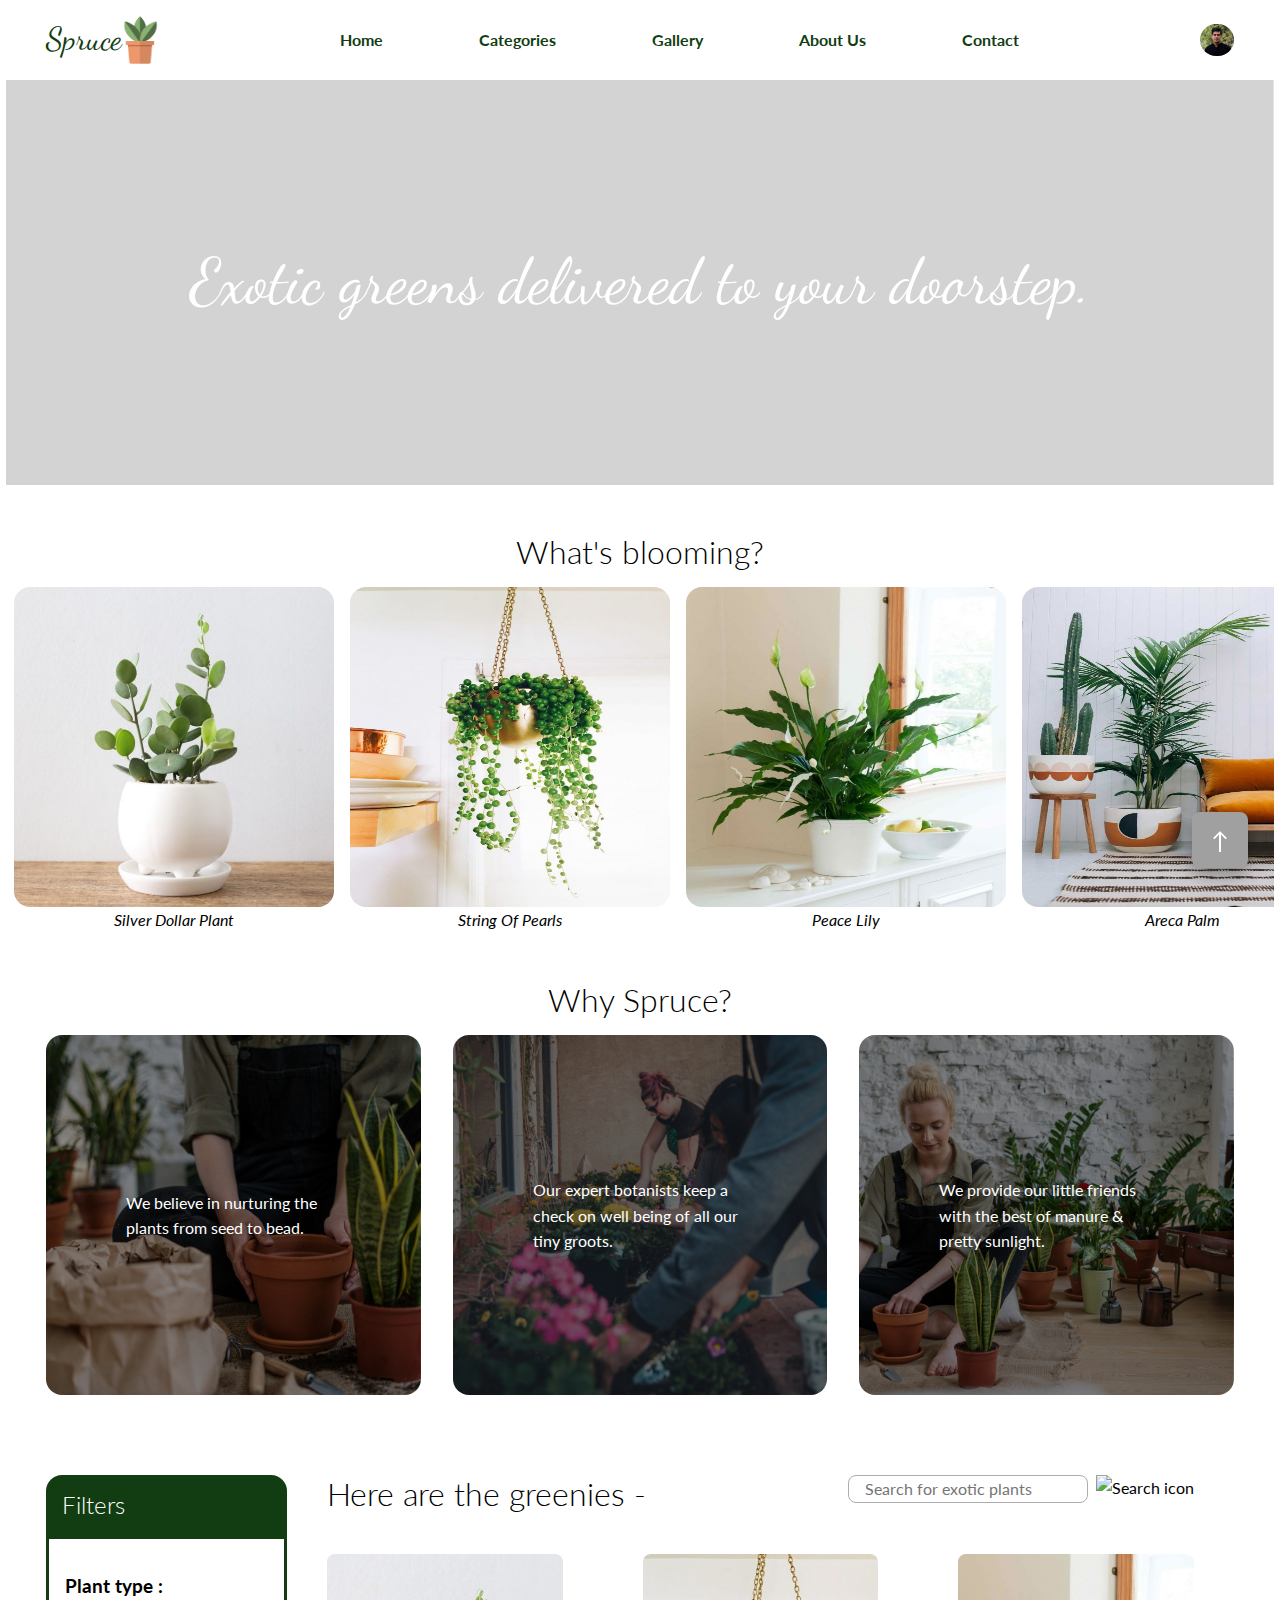
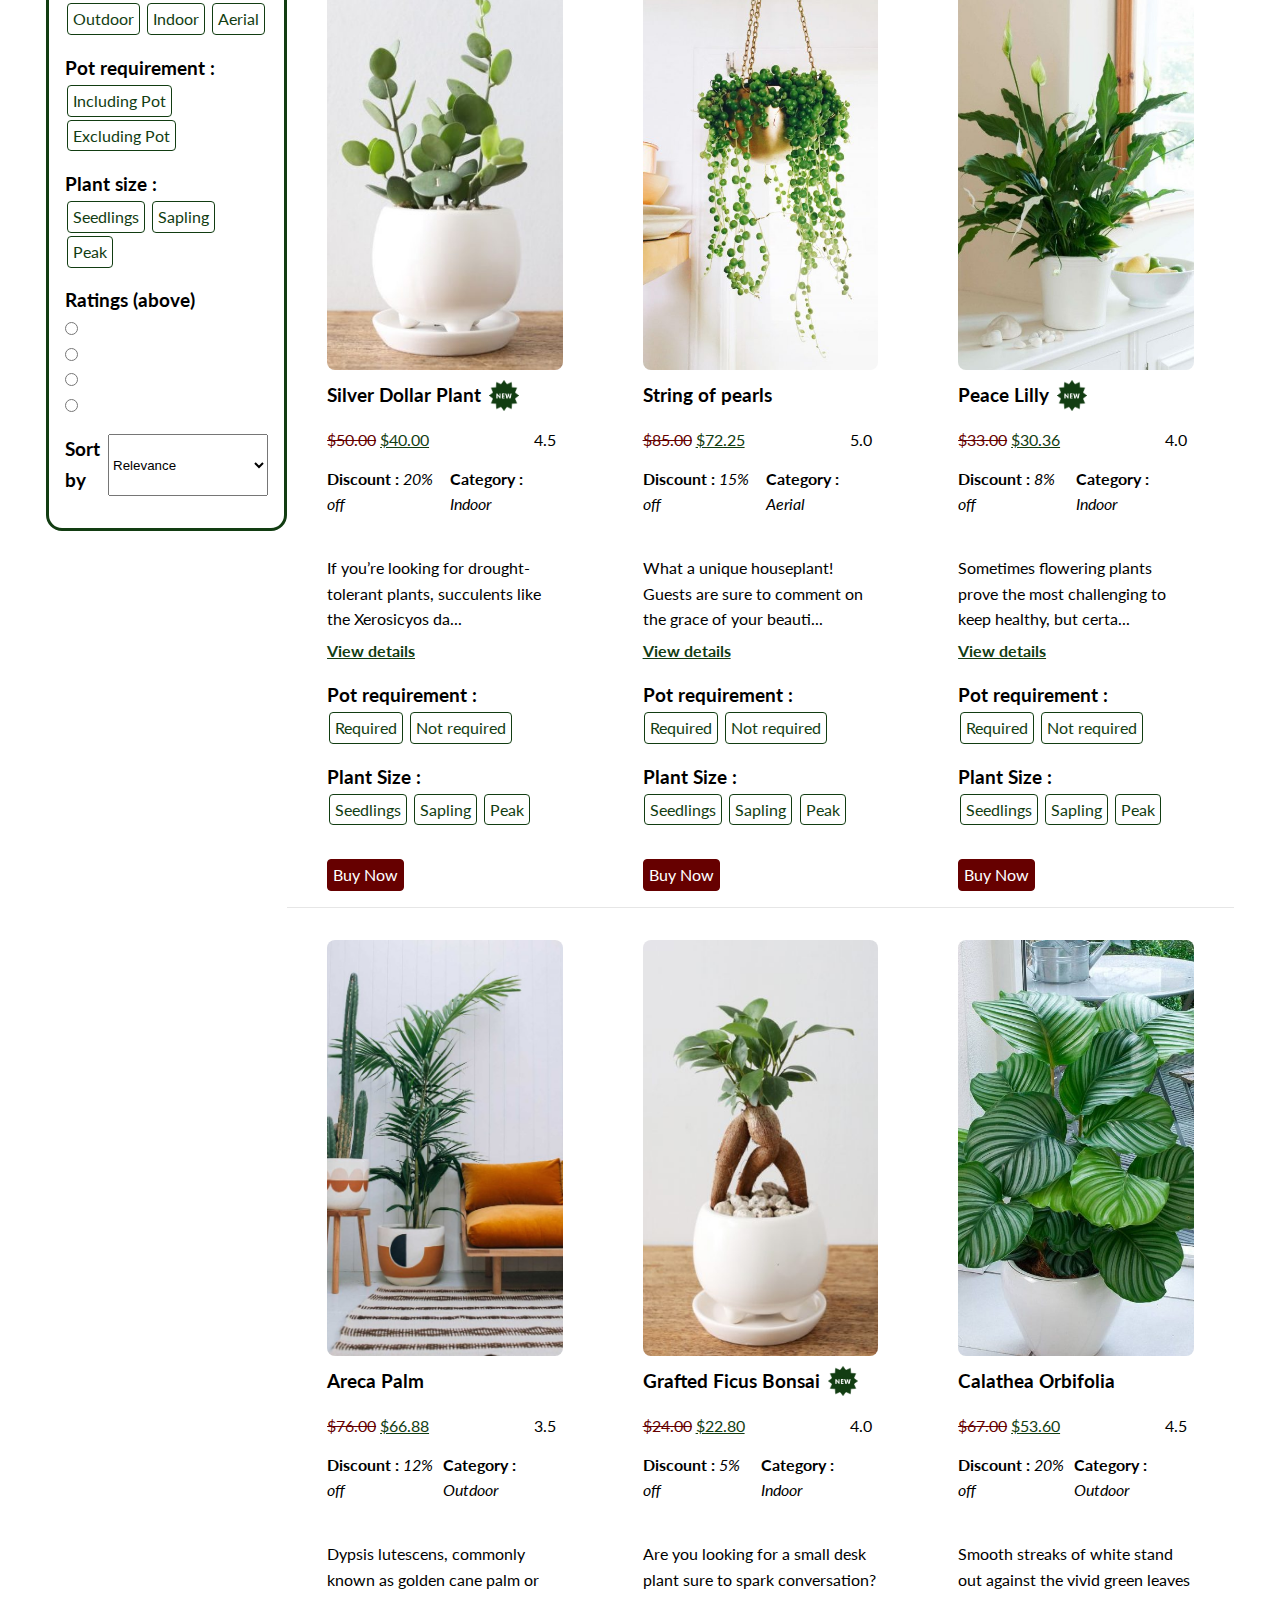
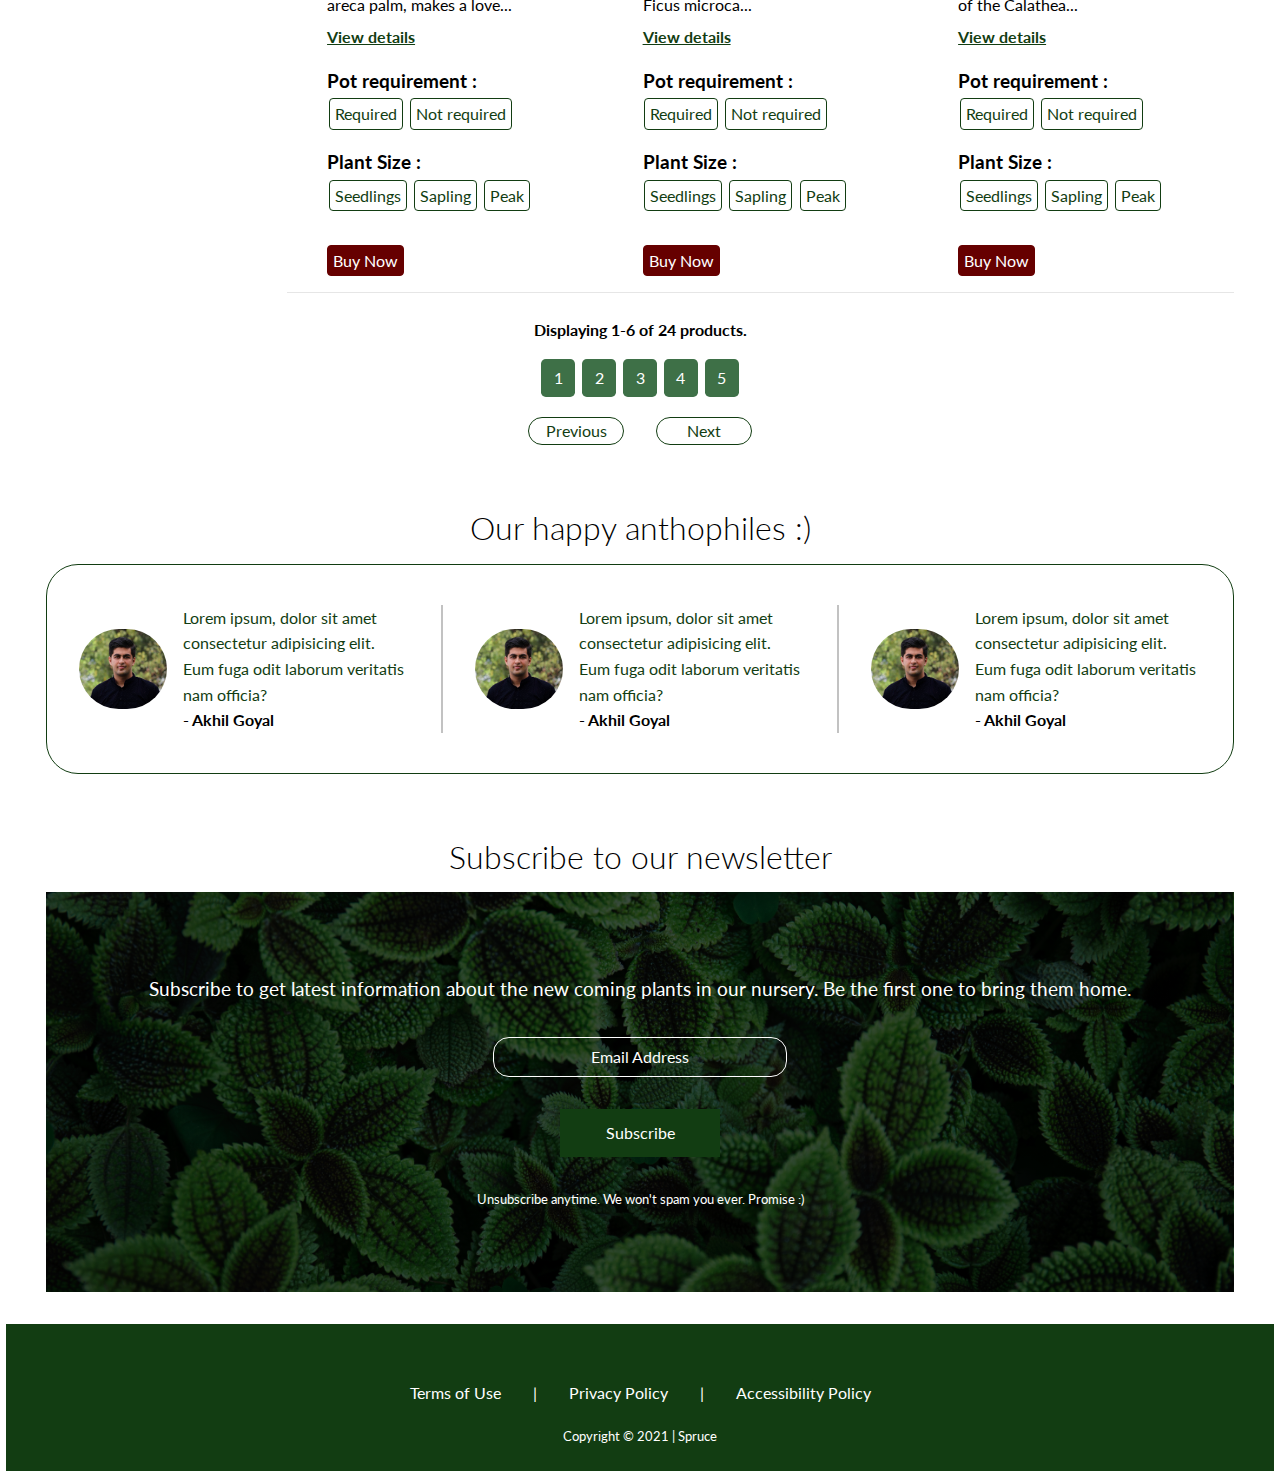
==== commit 59db8fcf: "REVIEWS + NEWSLETTER : Added the section customer reviews & newsletter in large screen views." ====
--- a/index.html
+++ b/index.html
@@ -782,7 +782,7 @@
                 <h5 class="hidden">""</h5>
 
                 <p>
-                  Sometimes flowering plants prove the most challenging to keep healthy, but certa... 
+                  Sometimes flowering plants prove the most challenging to keep healthy, but certa...
                 </p>
               </article>
 
@@ -1316,13 +1316,11 @@
 
     <section>
 
-
       <h5 class="hidden">""</h5>
 
       <nav aria-label="Pagination" class="pagination text-center container">
 
         <article>
-
 
           <h5 class="hidden">""</h5>
 
@@ -1352,6 +1350,69 @@
       </nav>
     </section>
 
+    <section class="customer-reviews container">
+
+      <article>
+        <h2 class="subheading text-center">Our happy anthophiles :)</h2>
+      </article>
+
+      <article class="reviews">
+
+        <article class="review-1">
+          <img src="img/user.jpg" alt="User 1">
+          <div class="customer-review-name">
+            <p>
+              Lorem ipsum, dolor sit amet consectetur adipisicing elit. Eum fuga odit laborum veritatis nam officia?
+            </p>
+            <strong>- Akhil Goyal</strong>
+          </div>
+        </article>
+
+        <div class="separator-vertical"></div>
+
+        <article class="review-2">
+          <img src="img/user.jpg" alt="User 2">
+          <div class="customer-review-name">
+            <p>
+              Lorem ipsum, dolor sit amet consectetur adipisicing elit. Eum fuga odit laborum veritatis nam officia?
+            </p>
+            <strong>- Akhil Goyal</strong>
+          </div>
+        </article>
+
+        <div class="separator-vertical"></div>
+
+        <article class="review-3">
+          <img src="img/user.jpg" alt="User 3">
+          <div class="customer-review-name">
+            <p>
+              Lorem ipsum, dolor sit amet consectetur adipisicing elit. Eum fuga odit laborum veritatis nam officia?
+            </p>
+            <strong>- Akhil Goyal</strong>
+          </div>
+        </article>
+
+      </article>
+
+    </section>
+
+    <section class="newsletter-subscription container">
+
+      <article>
+        <h2 class="subheading text-center">Subscribe to our newsletter</h2>
+      </article>
+
+      <article class="newsletter">
+        <p>Subscribe to get latest information about the new coming plants in our nursery.
+          Be the first one to bring them home.
+        </p>
+        <input class="newsletter-email" type="email" placeholder="Email Address">
+        <button class="newsletter-button">Subscribe</button>
+        <small>Unsubscribe anytime. We won't spam you ever. Promise :)</small>
+      </article>
+
+    </section>
+
   </main>
 
   <footer class="page-footer">
--- a/css/media-queries.css
+++ b/css/media-queries.css
@@ -649,6 +649,104 @@
 }
 /* ---------------------------------------------------------------- */
 
+/* -------------------- Section CUSTOMER REVIEWS ------------------ */
+.customer-reviews {
+    margin-top: 2em;
+}
+
+.reviews {
+    display: flex;
+    border: 1px solid var(--color-primary);
+    border-radius: 2em;
+    /* background-color: rgb(221, 255, 230); */
+    margin-top: 1em;
+}
+
+.reviews article {
+    height: 13em;
+    width: 33.3%;
+    align-items: center;
+    padding: 0 2em;
+}
+
+.reviews img {
+    height: 5em;
+    width: 5.5em;
+    border-radius: 4em;
+}
+
+.reviews p {
+    color: var(--color-primary);
+}
+
+.review-1,
+.review-2,
+.review-3 {
+    display: flex;
+    gap: 1em;
+}
+
+.separator-vertical {
+    height: 8em;
+    width: 0.1em;
+    background-color: rgb(194, 194, 194);
+    align-self: center;
+}
+/* ---------------------------------------------------------------- */
+
+/* ----------------------- Section NEWSLETTER --------------------- */
+.newsletter-subscription {
+    margin-top: 3em;
+}
+
+.newsletter {
+    height: 25em;
+    background: linear-gradient(
+        rgba(0, 0, 0, 0.671), 
+        rgba(0, 0, 0, 0.671)
+    ),url(../img/newsletter.jpg);
+    background-size: cover; 
+    background-position: center;
+    display: grid;
+    align-content: center;
+    justify-content: center;
+    row-gap: 2em;
+}
+
+.newsletter p {
+    color: var(--color-light);
+    font-size: 1.2em;
+}
+
+.newsletter small {
+    color: var(--color-light);
+}
+
+.newsletter-email {
+    background-color: transparent;
+    justify-self: center;
+    height: 2.5em;
+    width: 30%;
+    border: 1px solid var(--color-light);
+    border-radius: 1em;
+    color: var(--color-light);
+    text-align: center;
+}
+
+.newsletter-email::placeholder{
+    color: var(--color-light);
+    text-align: center;
+}
+
+.newsletter-button {
+    height: 3em;
+    width: 10em;
+    background-color: var(--color-primary);
+    color: var(--color-light);
+    justify-self: center;
+}
+/* ---------------------------------------------------------------- */
+
 /* ----------------------- Section PAGINATION --------------------- */
 .pagination {
     margin-top: 1em;
@@ -666,6 +764,7 @@
 /* ------------------------- Section FOOTER ----------------------- */
 .page-footer {
     padding: 1.5em 0;
+    margin-top: 2em;
 }
 
 .legal > li {
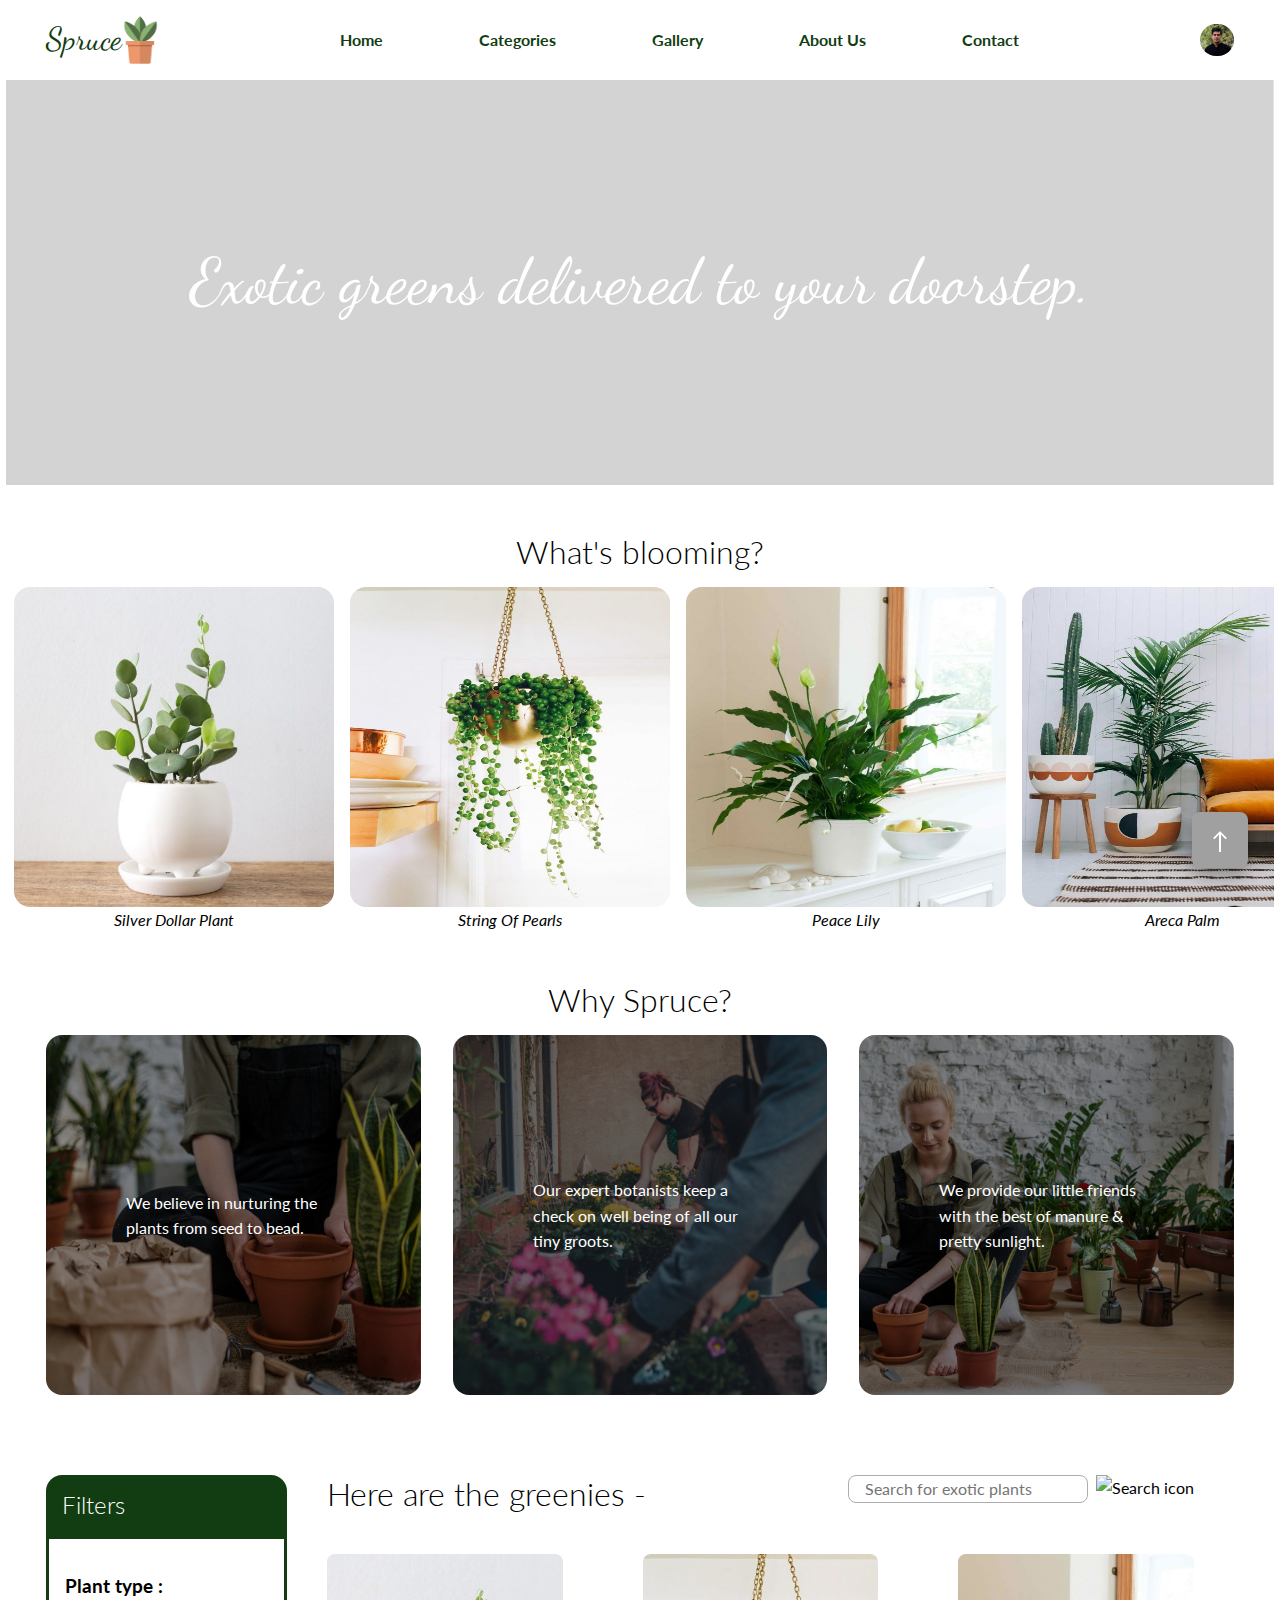
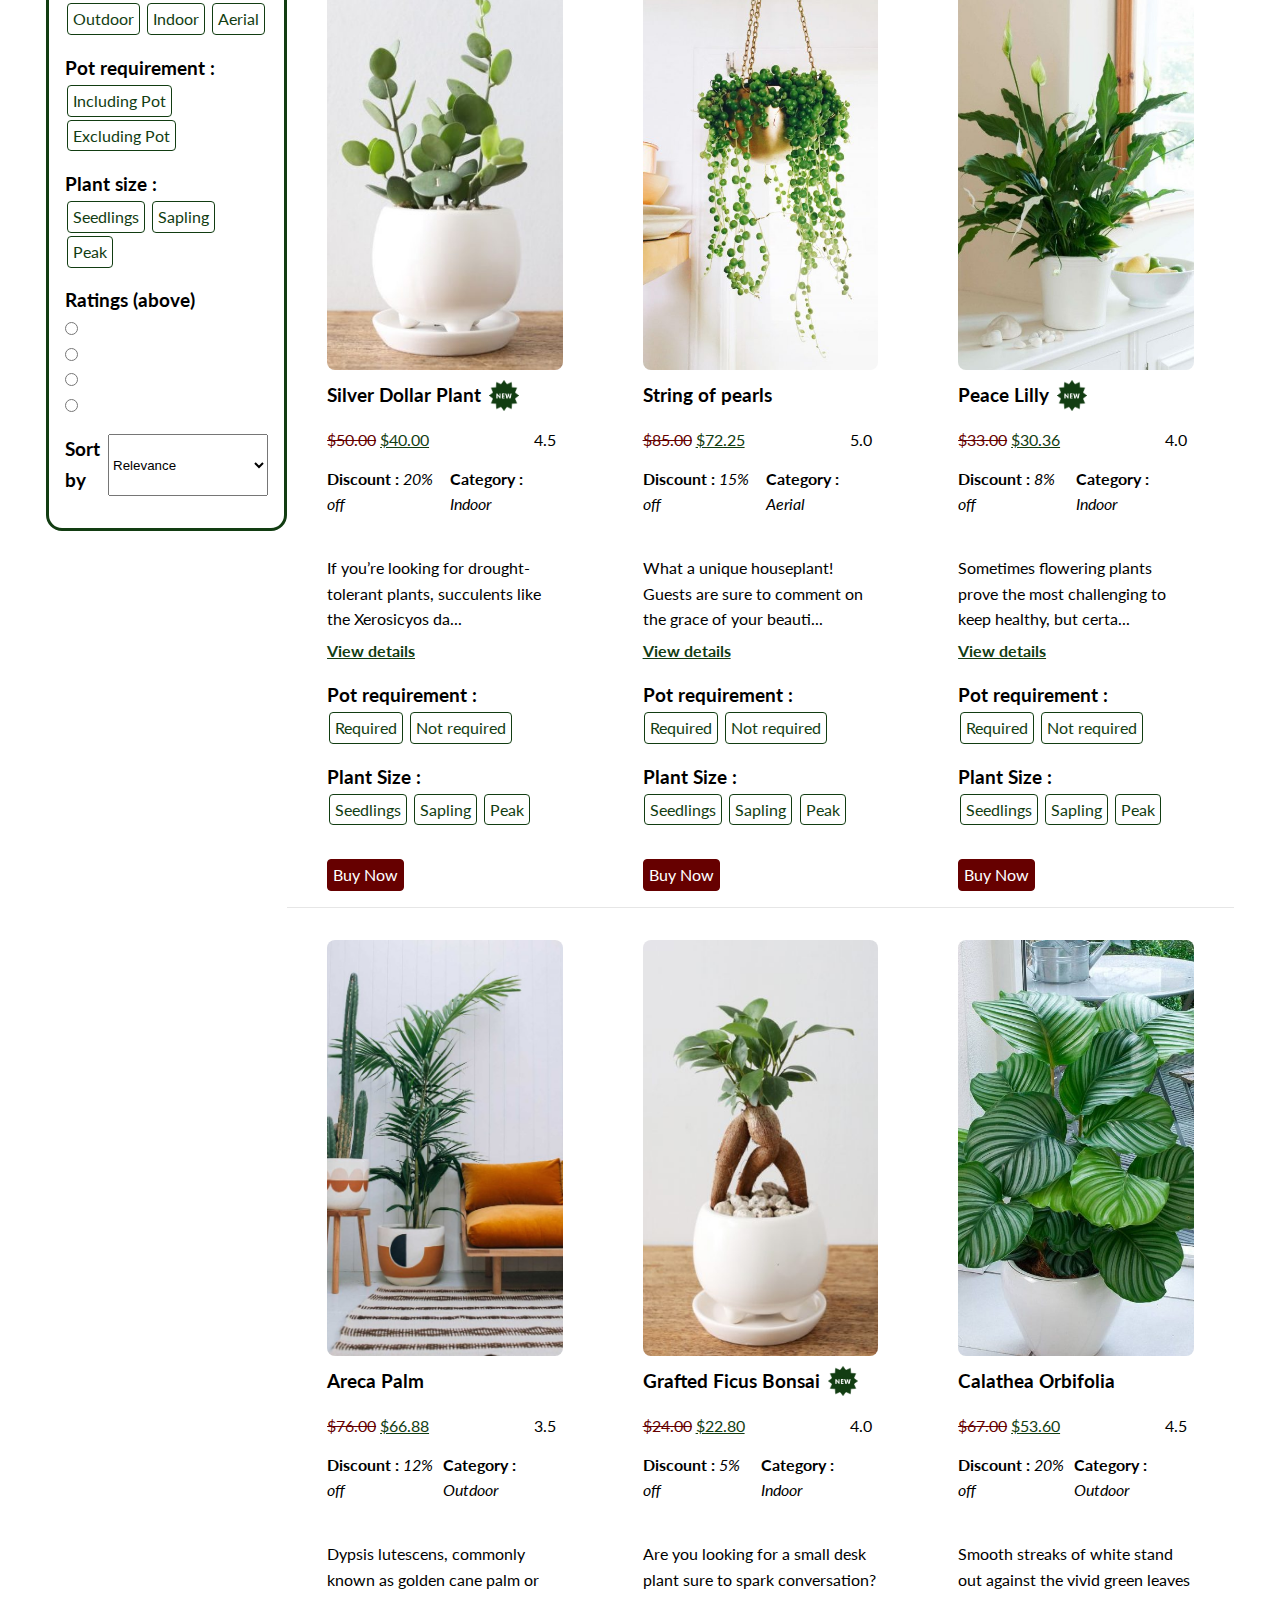
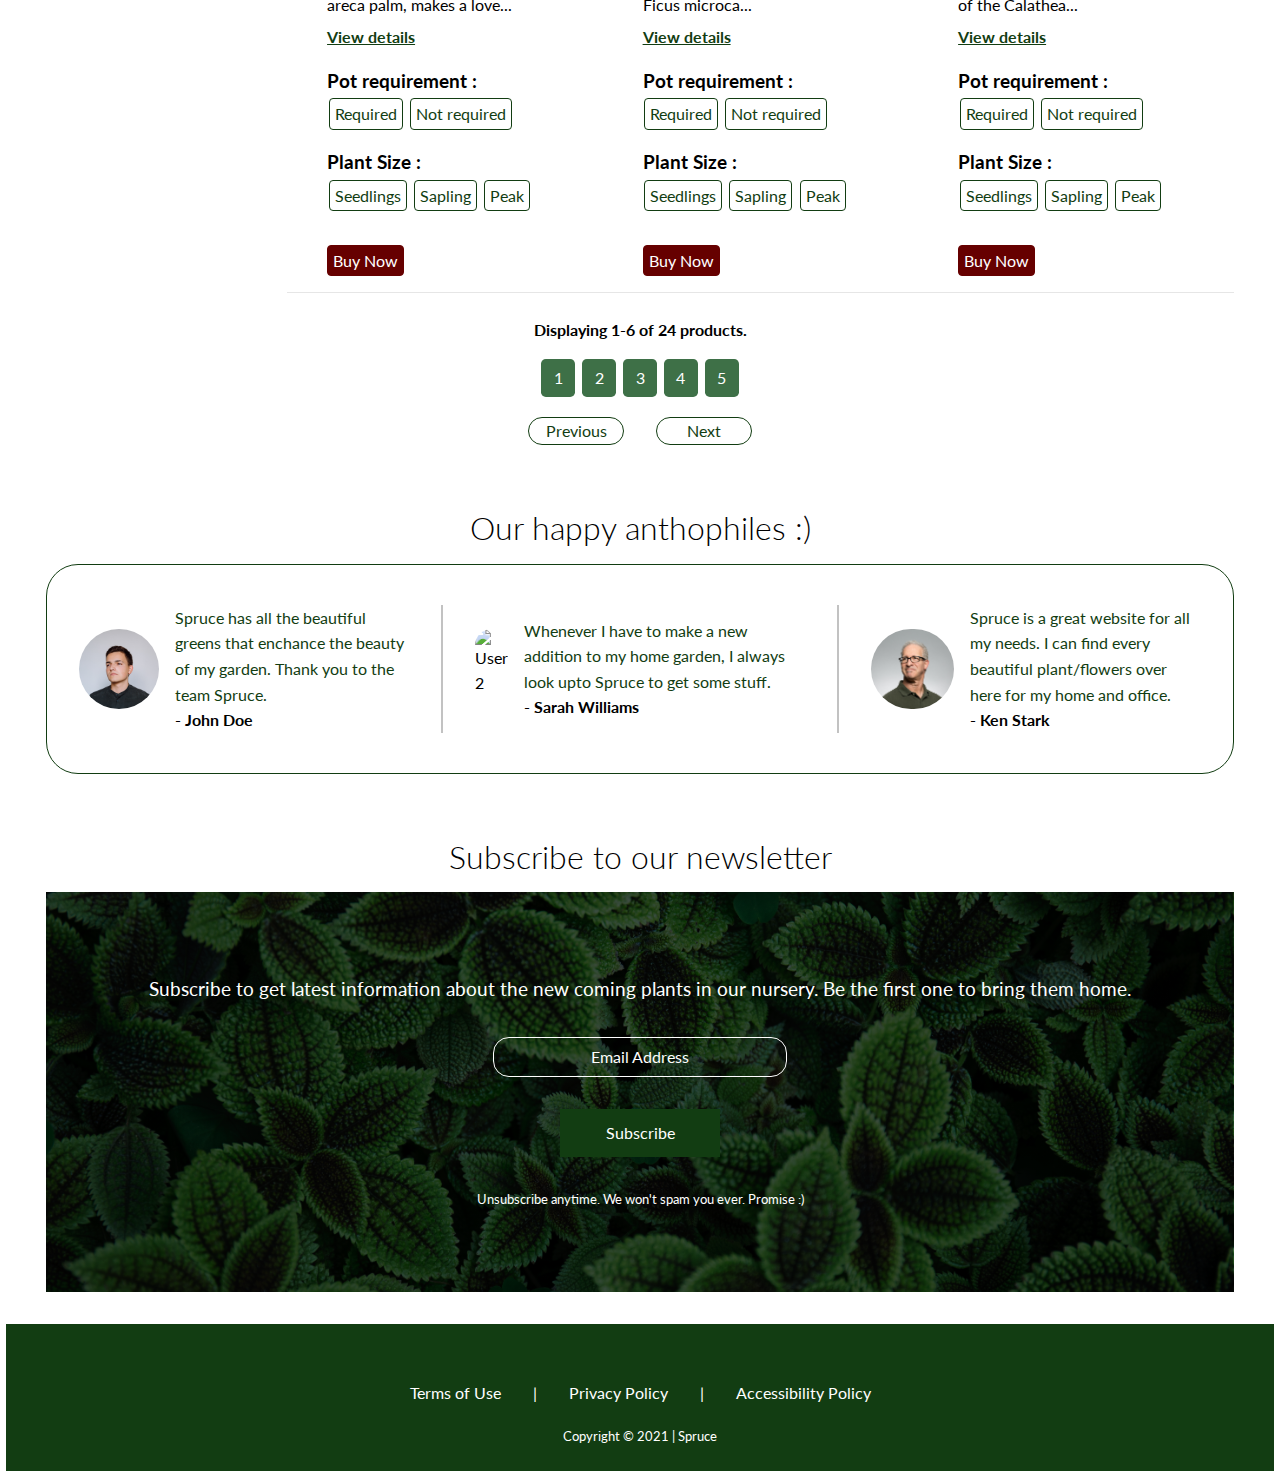
==== commit 32f45b8f: "REVIEWS : Updated the section REVIEWS to add static review data." ====
--- a/index.html
+++ b/index.html
@@ -1352,44 +1352,70 @@
 
     <section class="customer-reviews container">
 
+      <h5 class="hidden">""</h5>
+
       <article>
         <h2 class="subheading text-center">Our happy anthophiles :)</h2>
       </article>
 
       <article class="reviews">
 
+        <h5 class="hidden">""</h5>
+
         <article class="review-1">
-          <img src="img/user.jpg" alt="User 1">
-          <div class="customer-review-name">
+          <h5 class="hidden">""</h5>
+
+          <img src="img/customer1.jpg" alt="User 1">
+
+          <section class="customer-review-name">
+
+            <h5 class="hidden">""</h5>
+
             <p>
-              Lorem ipsum, dolor sit amet consectetur adipisicing elit. Eum fuga odit laborum veritatis nam officia?
+              Spruce has all the beautiful greens that enchance the beauty of my garden. Thank you to the team Spruce.
             </p>
-            <strong>- Akhil Goyal</strong>
-          </div>
+            <strong>- John Doe</strong>
+          </section>
         </article>
 
-        <div class="separator-vertical"></div>
+        <section class="separator-vertical">
+          <h5 class="hidden">""</h5>
+
+        </section>
 
         <article class="review-2">
-          <img src="img/user.jpg" alt="User 2">
-          <div class="customer-review-name">
+          <h5 class="hidden">""</h5>
+
+          <img src="img/customer2.jpg" alt="User 2">
+          <section class="customer-review-name">
+            <h5 class="hidden">""</h5>
+
             <p>
-              Lorem ipsum, dolor sit amet consectetur adipisicing elit. Eum fuga odit laborum veritatis nam officia?
+              Whenever I have to make a new addition to my home garden, I always look upto Spruce to get some stuff.
             </p>
-            <strong>- Akhil Goyal</strong>
-          </div>
+            <strong>- Sarah Williams</strong>
+          </section>
         </article>
 
-        <div class="separator-vertical"></div>
+        <section class="separator-vertical">
+          <h5 class="hidden">""</h5>
+        </section>
 
         <article class="review-3">
-          <img src="img/user.jpg" alt="User 3">
-          <div class="customer-review-name">
+
+          <h5 class="hidden">""</h5>
+
+          <img src="img/customer3.jpg" alt="User 3">
+
+          <section class="customer-review-name">
+
+            <h5 class="hidden">""</h5>
+
             <p>
-              Lorem ipsum, dolor sit amet consectetur adipisicing elit. Eum fuga odit laborum veritatis nam officia?
+              Spruce is a great website for all my needs. I can find every beautiful plant/flowers over here for my home and office.
             </p>
-            <strong>- Akhil Goyal</strong>
-          </div>
+            <strong>- Ken Stark</strong>
+          </section>
         </article>
 
       </article>
@@ -1397,12 +1423,15 @@
     </section>
 
     <section class="newsletter-subscription container">
+      <h5 class="hidden">""</h5>
 
       <article>
         <h2 class="subheading text-center">Subscribe to our newsletter</h2>
       </article>
 
       <article class="newsletter">
+        <h5 class="hidden">""</h5>
+
         <p>Subscribe to get latest information about the new coming plants in our nursery.
           Be the first one to bring them home.
         </p>
--- a/css/style.css
+++ b/css/style.css
@@ -72,12 +72,15 @@
   display: none;
 }
 
-.page-header-webview a {
+ .page-header-webview a {
   color: var(--color-primary);
+}
+
+.header-webview-nav a{
   position: relative;
 }
 
-.page-header-webview a:after {    
+.header-webview-nav a:after {    
   background: none repeat scroll 0 0 transparent;
   content: "";
   display: block;
@@ -89,7 +92,7 @@
   transition: width 0.2s ease 0s, left 0.2s ease 0s;
 }
 
-.page-header-webview a:hover:after { 
+.header-webview-nav a:hover:after { 
   width: 100%; 
 }
 
@@ -250,6 +253,11 @@
 
 
 /* ------------------------ Section FILTERS ----------------------- */
+.product-filters{
+  display: flex;
+  justify-content: flex-start;
+}
+
 .filter-options {
   display: none;
 }
@@ -517,6 +525,109 @@
 
 
 
+/* -------------------- Section CUSTOMER REVIEWS ------------------ */
+.customer-reviews {
+  margin-top: 2em;
+}
+
+.reviews {
+  display: block;
+  border: 1px solid var(--color-primary);
+  border-radius: 2em;
+  margin-top: 1em;
+}
+
+.reviews article {
+  height: 10em;
+  align-items: center;
+  padding: 0 2em;
+}
+
+.reviews img {
+  height: 3em;
+  width: 3.1em;
+  border-radius: 4em;
+}
+
+.reviews p {
+  color: var(--color-primary);
+}
+
+.review-1,
+.review-2,
+.review-3 {
+  display: flex;
+  gap: 1em;
+}
+
+.separator-vertical {
+  display: none;
+  height: 8em;
+  width: 0.1em;
+  background-color: rgb(194, 194, 194);
+  align-self: center;
+}
+/* ---------------------------------------------------------------- */
+
+
+
+/* ----------------------- Section NEWSLETTER --------------------- */
+.newsletter-subscription {
+  margin-top: 3em;
+}
+
+.newsletter {
+  height: 25em;
+  background: linear-gradient(
+      rgba(0, 0, 0, 0.671), 
+      rgba(0, 0, 0, 0.671)
+  ),url(../img/newsletter.jpg);
+  background-size: cover; 
+  background-position: center;
+  display: grid;
+  align-content: center;
+  justify-content: center;
+  row-gap: 2em;
+  padding: 1em;
+}
+
+.newsletter p {
+  color: var(--color-light);
+  text-align: center;
+}
+
+.newsletter small {
+  color: var(--color-light);
+  text-align: center;
+}
+
+.newsletter-email {
+  background-color: transparent;
+  justify-self: center;
+  height: 2em;
+  width: 50%;
+  border: 1px solid var(--color-light);
+  border-radius: 1em;
+  color: var(--color-light);
+  text-align: center;
+}
+
+.newsletter-email::placeholder{
+  color: var(--color-light);
+  text-align: center;
+}
+
+.newsletter-button {
+  height: 2em;
+  width: 6em;
+  background-color: var(--color-primary);
+  color: var(--color-light);
+  justify-self: center;
+}
+/* ---------------------------------------------------------------- */
+
+
+
 /* ------------------------ Section FOOTER ------------------------ */
 .page-footer {
   background-color: var(--color-primary);
--- a/css/media-queries.css
+++ b/css/media-queries.css
@@ -100,6 +100,8 @@
     margin: 1em;
 }
 /* ---------------------------------------------------------------- */
+
+
 
 /* ------------------------- Section FOOTER ----------------------- */
 .legal > li {
@@ -244,6 +246,37 @@
     margin: 1em;
 }
 /* ---------------------------------------------------------------- */
+
+
+
+/* -------------------- Section CUSTOMER REVIEWS ------------------ */
+.customer-reviews {
+    margin-top: 2em;
+  }
+  
+.reviews article {
+    height: 7em;
+}
+
+.reviews img {
+    border-radius: 4em;
+}
+/* ---------------------------------------------------------------- */
+  
+  
+
+/* ----------------------- Section NEWSLETTER --------------------- */
+.newsletter-subscription {
+    margin-top: 3em;
+}
+
+.newsletter-email {
+    height: 2.5em;
+    width: 30%;
+}
+/* ---------------------------------------------------------------- */
+
+
 
 /* ------------------------- Section FOOTER ----------------------- */
 .legal > li {
@@ -443,6 +476,61 @@
     margin: 1em;
 }
 /* ---------------------------------------------------------------- */
+
+/* -------------------- Section CUSTOMER REVIEWS ------------------ */
+.customer-reviews {
+    margin-top: 2em;
+}
+
+.reviews {
+    display: flex;
+}
+
+.reviews article {
+    height: 18em;
+    width: 33.3%;
+}
+
+.reviews img {
+    height: 4em;
+    width: 4.5em;
+    border-radius: 3em;
+}
+
+.reviews p {
+    color: var(--color-primary);
+}
+
+.review-1,
+.review-2,
+.review-3 {
+    display: flex;
+    gap: 1em;
+}
+
+.separator-vertical {
+    display: block;
+    height: 8em;
+    width: 0.1em;
+}
+/* ------------------------------------------------------------------ */
+  
+  
+  /* ----------------------- Section NEWSLETTER --------------------- */
+.newsletter-subscription {
+    margin-top: 3em;
+}
+
+.newsletter-email {
+    height: 2.5em;
+    width: 30%;
+}
+
+.newsletter-button {
+    height: 2em;
+    width: 6em;
+}
+  /* ---------------------------------------------------------------- */
 
 /* ------------------------- Section FOOTER ----------------------- */
 .legal > li {
@@ -649,6 +737,20 @@
 }
 /* ---------------------------------------------------------------- */
 
+/* ----------------------- Section PAGINATION --------------------- */
+.pagination {
+    margin-top: 1em;
+}
+
+.buttons-prev-next {
+    justify-content: center;
+}
+
+.buttons-prev-next a {
+    margin: 1em;
+}
+/* ---------------------------------------------------------------- */
+
 /* -------------------- Section CUSTOMER REVIEWS ------------------ */
 .customer-reviews {
     margin-top: 2em;
@@ -656,41 +758,22 @@
 
 .reviews {
     display: flex;
-    border: 1px solid var(--color-primary);
-    border-radius: 2em;
-    /* background-color: rgb(221, 255, 230); */
-    margin-top: 1em;
 }
 
 .reviews article {
     height: 13em;
     width: 33.3%;
-    align-items: center;
-    padding: 0 2em;
 }
 
 .reviews img {
     height: 5em;
     width: 5.5em;
-    border-radius: 4em;
-}
-
-.reviews p {
-    color: var(--color-primary);
-}
-
-.review-1,
-.review-2,
-.review-3 {
-    display: flex;
-    gap: 1em;
 }
 
 .separator-vertical {
+    display: block;
     height: 8em;
     width: 0.1em;
-    background-color: rgb(194, 194, 194);
-    align-self: center;
 }
 /* ---------------------------------------------------------------- */
 
@@ -699,65 +782,18 @@
     margin-top: 3em;
 }
 
-.newsletter {
-    height: 25em;
-    background: linear-gradient(
-        rgba(0, 0, 0, 0.671), 
-        rgba(0, 0, 0, 0.671)
-    ),url(../img/newsletter.jpg);
-    background-size: cover; 
-    background-position: center;
-    display: grid;
-    align-content: center;
-    justify-content: center;
-    row-gap: 2em;
-}
-
 .newsletter p {
-    color: var(--color-light);
     font-size: 1.2em;
 }
 
-.newsletter small {
-    color: var(--color-light);
-}
-
 .newsletter-email {
-    background-color: transparent;
-    justify-self: center;
     height: 2.5em;
     width: 30%;
-    border: 1px solid var(--color-light);
-    border-radius: 1em;
-    color: var(--color-light);
-    text-align: center;
-}
-
-.newsletter-email::placeholder{
-    color: var(--color-light);
-    text-align: center;
 }
 
 .newsletter-button {
     height: 3em;
     width: 10em;
-    background-color: var(--color-primary);
-    color: var(--color-light);
-    justify-self: center;
-}
-/* ---------------------------------------------------------------- */
-
-/* ----------------------- Section PAGINATION --------------------- */
-.pagination {
-    margin-top: 1em;
-}
-
-.buttons-prev-next {
-    justify-content: center;
-}
-
-.buttons-prev-next a {
-    margin: 1em;
 }
 /* ---------------------------------------------------------------- */
 
@@ -971,12 +1007,69 @@
 
 .buttons-prev-next a {
     margin: 1em;
+    display: flex;
+    align-items: center;
+    justify-content: center;
+    height: 2em;
+    width: 7em;
+}
+/* ---------------------------------------------------------------- */
+
+/* -------------------- Section CUSTOMER REVIEWS ------------------ */
+.customer-reviews {
+    margin-top: 2em;
+}
+
+.reviews {
+    display: flex;
+}
+
+.reviews article {
+    height: 15em;
+    width: 33.3%;
+    padding: 0 2em;
+}
+
+.reviews img {
+    height: 6em;
+    width: 6.5em;
+    border-radius: 4em;
+}
+
+.separator-vertical {
+    display: block;
+    height: 8em;
+    width: 0.1em;
+}
+/* ---------------------------------------------------------------- */
+
+/* ----------------------- Section NEWSLETTER --------------------- */
+.newsletter-subscription {
+    margin-top: 3em;
+}
+
+.newsletter p {
+    font-size: 1.4em;
+}
+
+.newsletter small {
+    color: var(--color-light);
+}
+
+.newsletter-email {
+    height: 2.5em;
+    width: 30%;
+}
+
+.newsletter-button {
+    height: 3em;
+    width: 10em;
 }
 /* ---------------------------------------------------------------- */
 
 /* ------------------------- Section FOOTER ----------------------- */
 .page-footer {
-    height: 10em;
+    height: 14em;
 }
 
 .legal > li {
